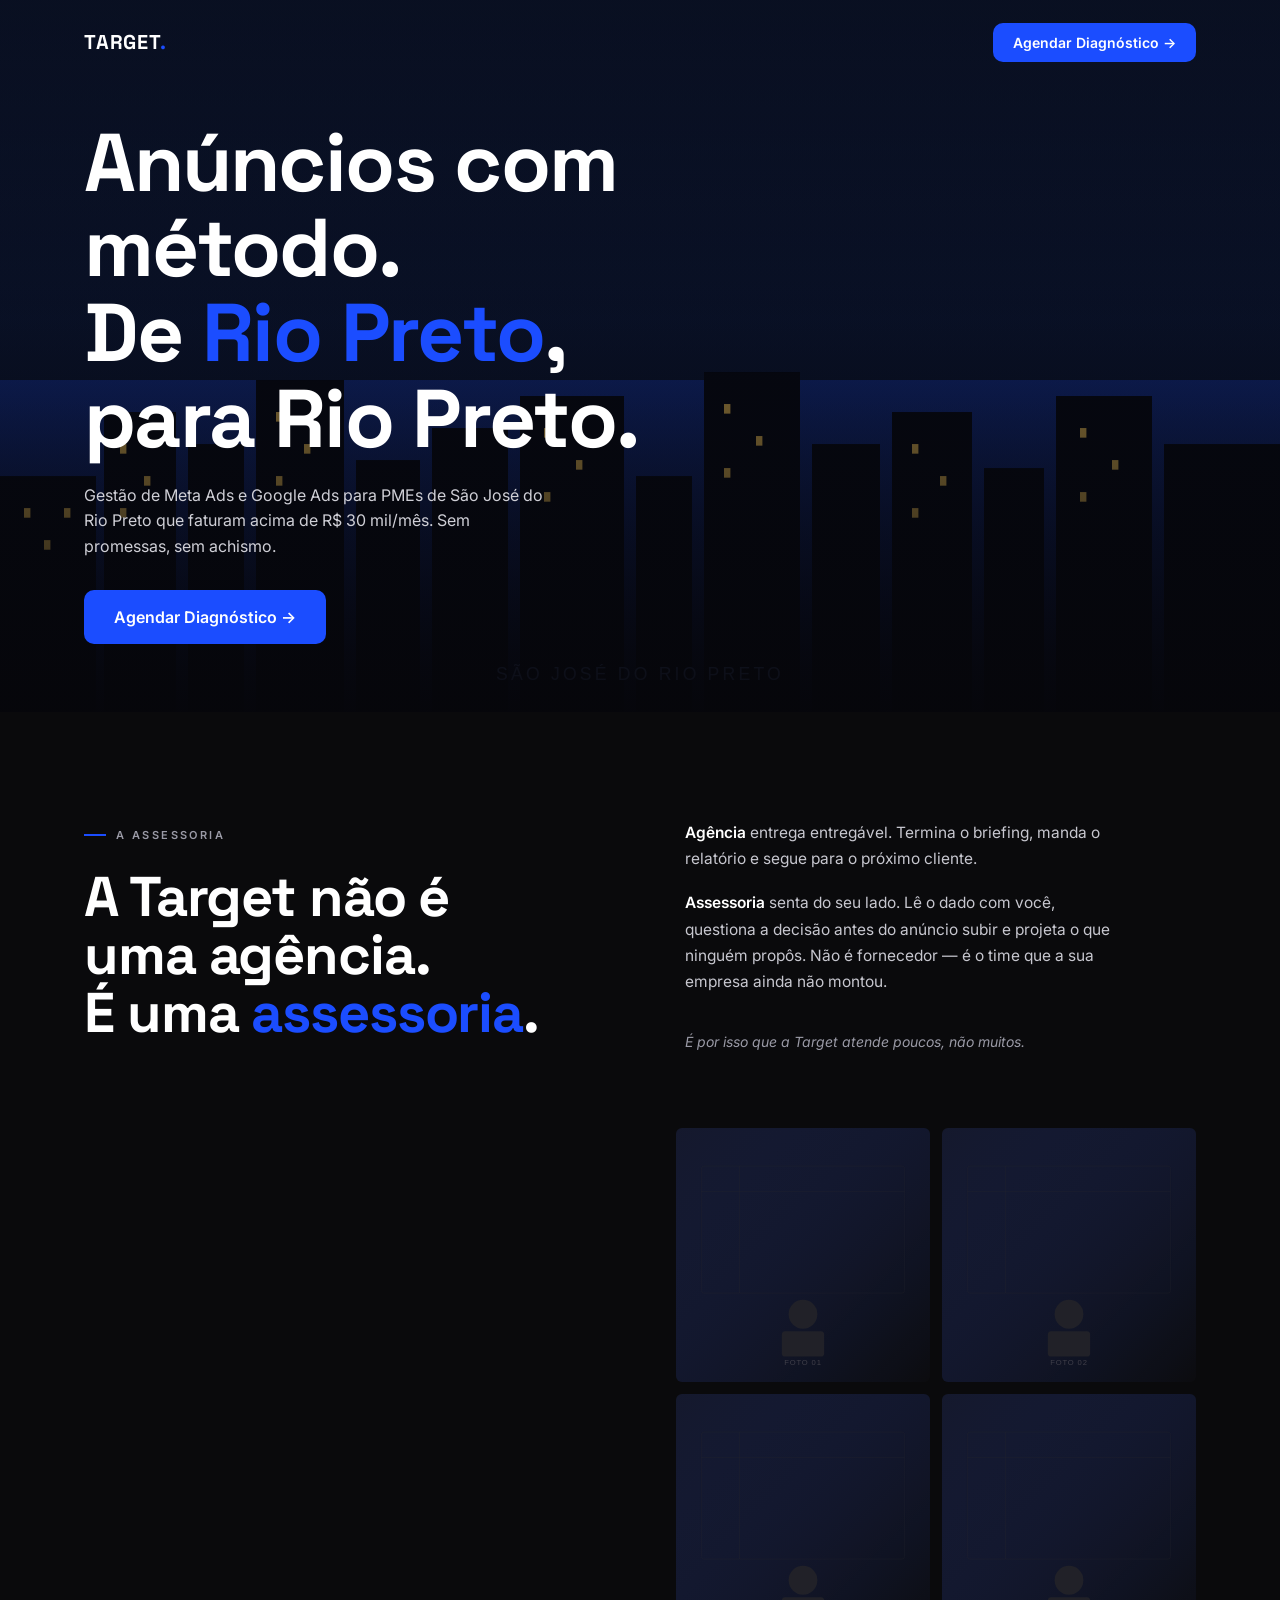
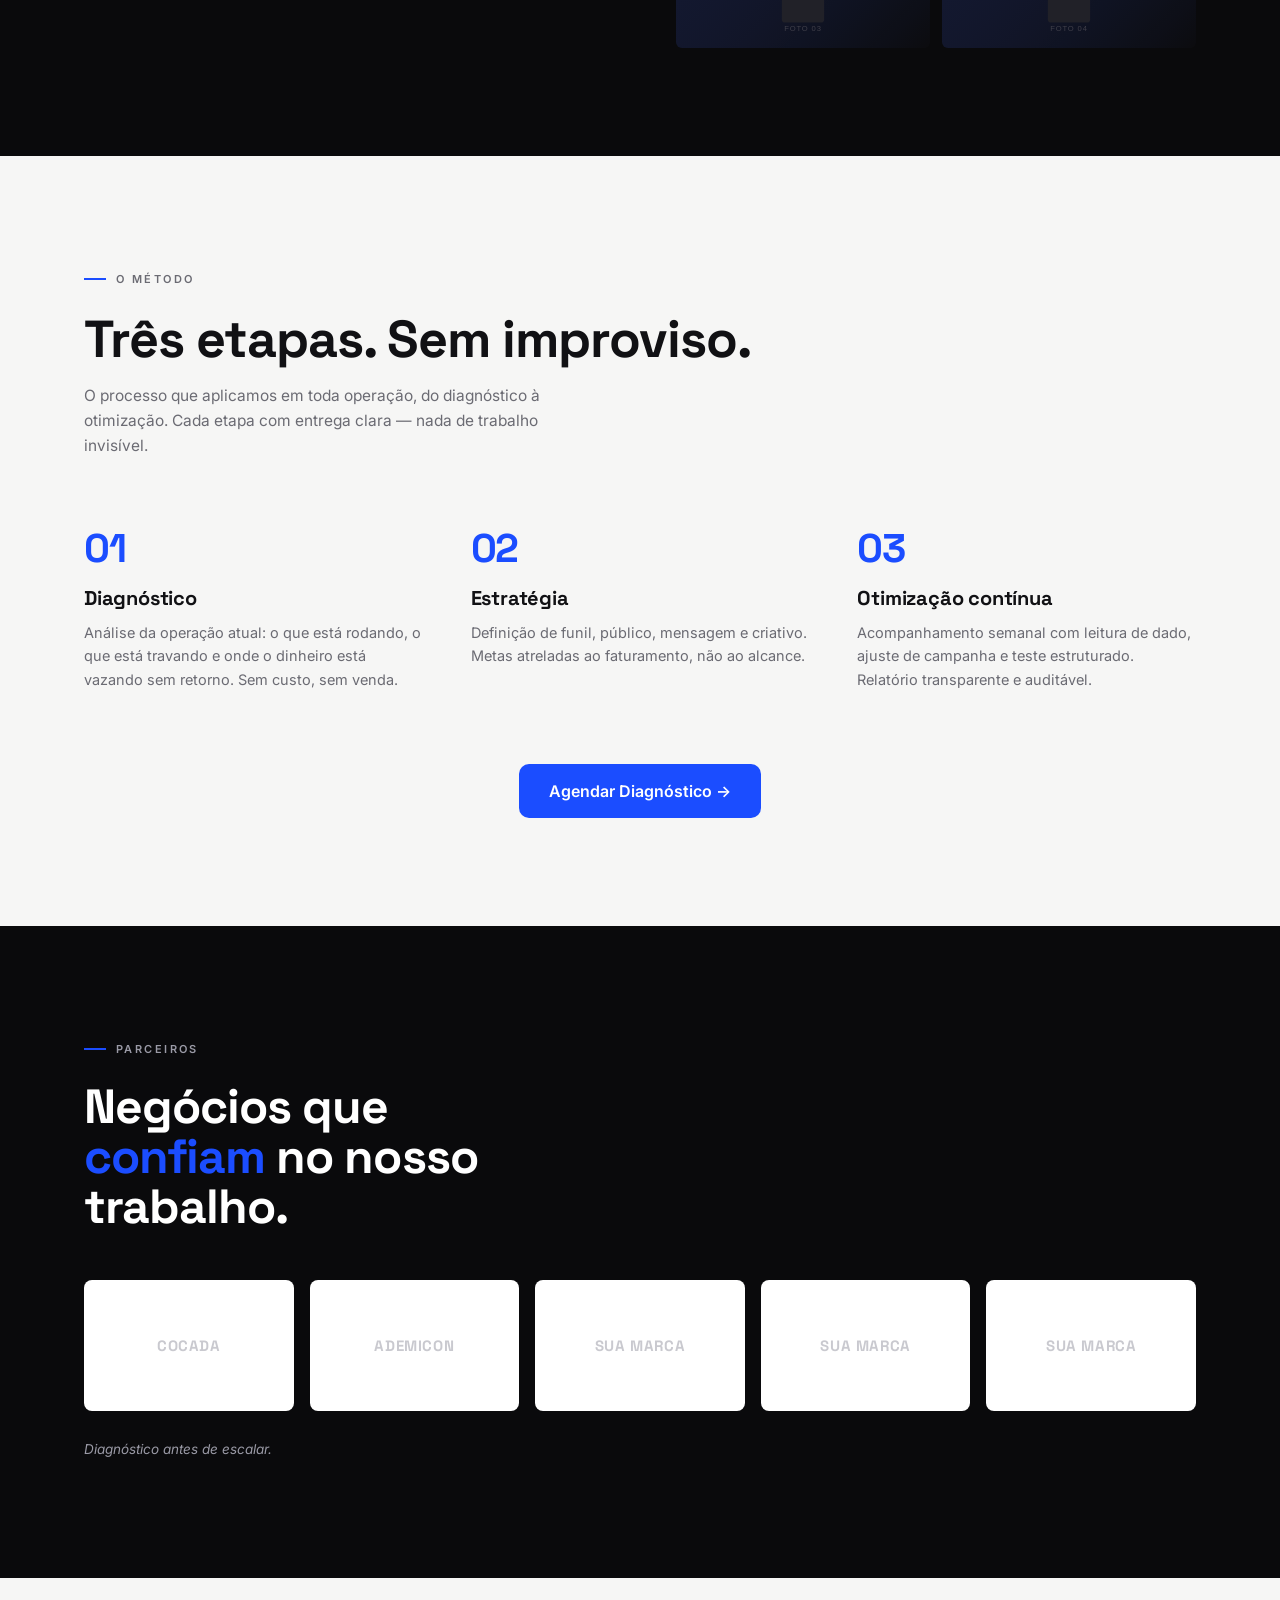
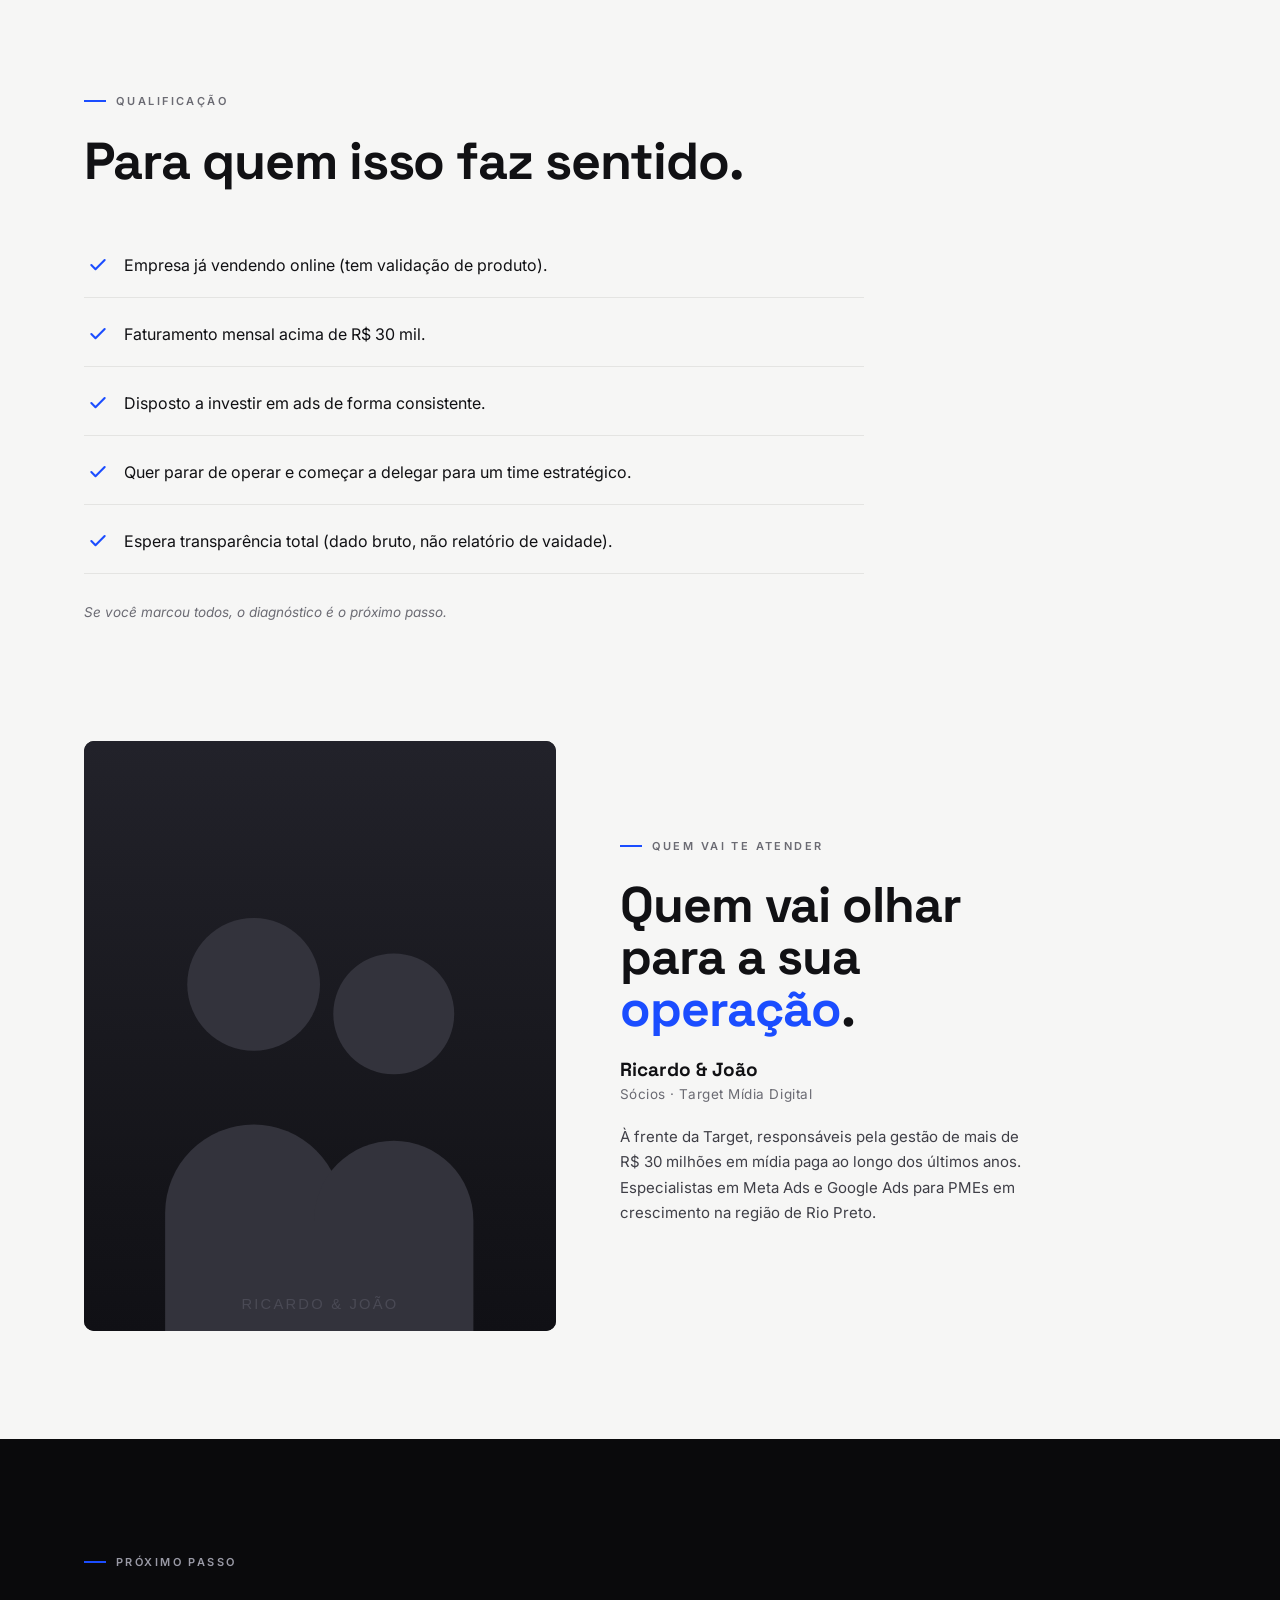
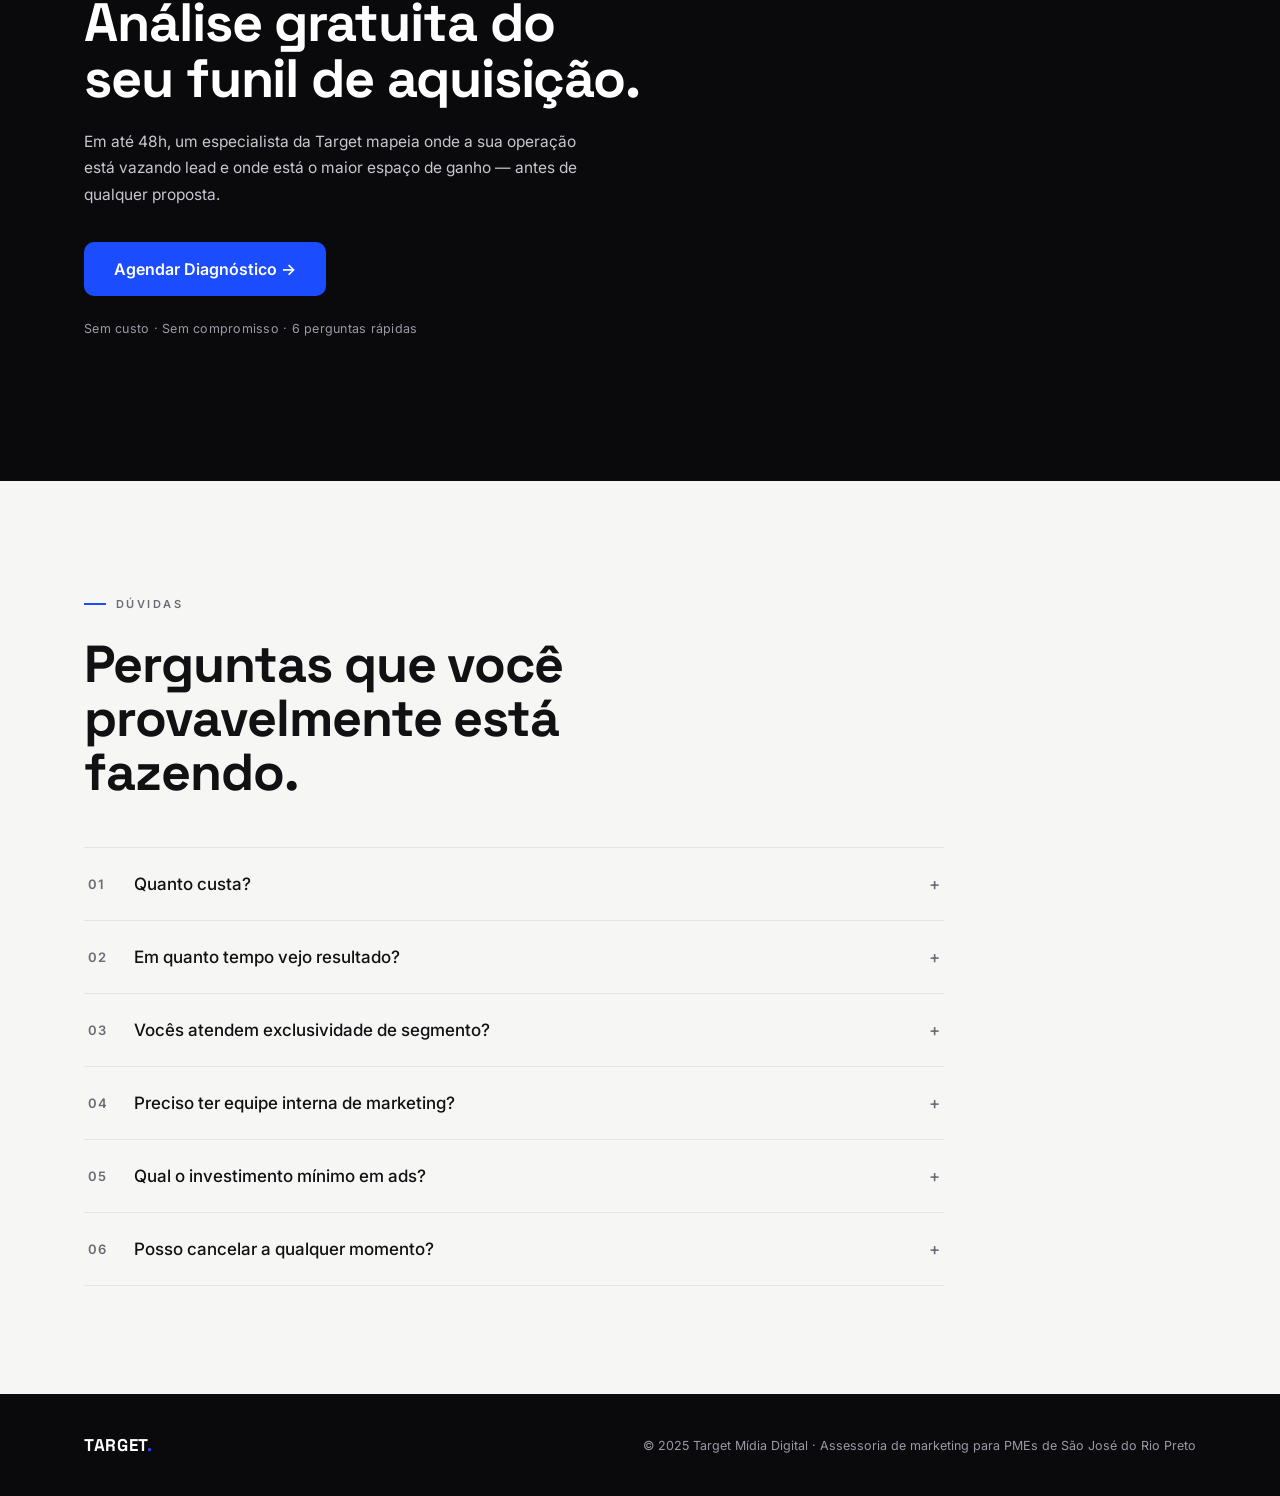
==== index.html @ dfc276bb "Add Target Mídia Digital landing page (São José do Rio Preto) Clone da LP de Florianópolis com toda " ====
<!DOCTYPE html>
<html lang="pt-BR">
<head>
  <meta charset="UTF-8" />
  <meta name="viewport" content="width=device-width, initial-scale=1.0" />
  <title>Target Mídia Digital — Anúncios com método, de Rio Preto para Rio Preto</title>
  <meta name="description" content="Gestão de Meta Ads e Google Ads para PMEs de São José do Rio Preto que faturam acima de R$ 30 mil/mês. Sem promessas, sem achismo." />
  <link rel="preconnect" href="https://fonts.googleapis.com" />
  <link rel="preconnect" href="https://fonts.gstatic.com" crossorigin />
  <link href="https://fonts.googleapis.com/css2?family=Space+Grotesk:wght@400;500;700&family=Inter:wght@400;500;600&display=swap" rel="stylesheet" />
  <link rel="icon" href="assets/img/favicon.svg" type="image/svg+xml" />
  <link rel="stylesheet" href="css/styles.css" />
</head>
<body>

  <!-- NAV -->
  <header class="nav">
    <div class="container">
      <div class="brand">TARGET<span class="dot">.</span></div>
      <a href="diagnostico.html" class="btn btn-primary">Agendar Diagnóstico →</a>
    </div>
  </header>

  <!-- HERO -->
  <section class="hero">
    <div class="hero__bg" style="background-image:url('assets/img/hero.svg');"></div>
    <div class="container">
      <h1>Anúncios com método.<br>De <span class="accent">Rio Preto</span>, para Rio Preto.</h1>
      <p class="sub">Gestão de Meta Ads e Google Ads para PMEs de São José do Rio Preto que faturam acima de R$ 30 mil/mês. Sem promessas, sem achismo.</p>
      <a href="diagnostico.html" class="btn btn-primary btn-lg">Agendar Diagnóstico →</a>
    </div>
  </section>

  <!-- AGÊNCIA -->
  <section class="section-dark agency pad">
    <div class="container agency-grid">
      <div>
        <span class="eyebrow">A Assessoria</span>
        <h2>A Target não é<br>uma agência.<br>É uma <span class="accent">assessoria</span>.</h2>
      </div>
      <div>
        <p><strong>Agência</strong> entrega entregável. Termina o briefing, manda o relatório e segue para o próximo cliente.</p>
        <p><strong>Assessoria</strong> senta do seu lado. Lê o dado com você, questiona a decisão antes do anúncio subir e projeta o que ninguém propôs. Não é fornecedor — é o time que a sua empresa ainda não montou.</p>
        <p class="quote">É por isso que a Target atende poucos, não muitos.</p>
      </div>
    </div>
    <div class="container" style="margin-top:56px;">
      <div class="photo-grid" style="max-width:520px; margin-left:auto;">
        <img src="assets/img/office-1.svg" alt="Equipe Target trabalhando" />
        <img src="assets/img/office-2.svg" alt="Análise de campanhas" />
        <img src="assets/img/office-3.svg" alt="Reunião de estratégia" />
        <img src="assets/img/office-4.svg" alt="Operação de mídia" />
      </div>
    </div>
  </section>

  <!-- MÉTODO -->
  <section class="section-paper method pad">
    <div class="container">
      <span class="eyebrow">O Método</span>
      <h2>Três etapas. Sem improviso.</h2>
      <p class="lead">O processo que aplicamos em toda operação, do diagnóstico à otimização. Cada etapa com entrega clara — nada de trabalho invisível.</p>

      <div class="steps">
        <div class="step">
          <div class="num">01</div>
          <h3>Diagnóstico</h3>
          <p>Análise da operação atual: o que está rodando, o que está travando e onde o dinheiro está vazando sem retorno. Sem custo, sem venda.</p>
        </div>
        <div class="step">
          <div class="num">02</div>
          <h3>Estratégia</h3>
          <p>Definição de funil, público, mensagem e criativo. Metas atreladas ao faturamento, não ao alcance.</p>
        </div>
        <div class="step">
          <div class="num">03</div>
          <h3>Otimização contínua</h3>
          <p>Acompanhamento semanal com leitura de dado, ajuste de campanha e teste estruturado. Relatório transparente e auditável.</p>
        </div>
      </div>

      <div class="cta-row">
        <a href="diagnostico.html" class="btn btn-primary btn-lg">Agendar Diagnóstico →</a>
      </div>
    </div>
  </section>

  <!-- PARCEIROS -->
  <section class="section-dark partners pad">
    <div class="container">
      <span class="eyebrow">Parceiros</span>
      <h2>Negócios que <span class="accent">confiam</span> no nosso trabalho.</h2>
      <div class="logo-row">
        <div class="logo-card"><span class="ph">COCADA</span></div>
        <div class="logo-card"><span class="ph">ADEMICON</span></div>
        <div class="logo-card"><span class="ph">SUA MARCA</span></div>
        <div class="logo-card"><span class="ph">SUA MARCA</span></div>
        <div class="logo-card"><span class="ph">SUA MARCA</span></div>
      </div>
      <p class="note">Diagnóstico antes de escalar.</p>
    </div>
  </section>

  <!-- QUALIFICAÇÃO -->
  <section class="section-paper qualify pad">
    <div class="container">
      <span class="eyebrow">Qualificação</span>
      <h2>Para quem isso faz sentido.</h2>

      <div class="checklist">
        <div class="check-item">
          <svg width="20" height="20" viewBox="0 0 24 24" fill="none" stroke="currentColor" stroke-width="2.5" stroke-linecap="round" stroke-linejoin="round"><polyline points="20 6 9 17 4 12"></polyline></svg>
          <span>Empresa já vendendo online (tem validação de produto).</span>
        </div>
        <div class="check-item">
          <svg width="20" height="20" viewBox="0 0 24 24" fill="none" stroke="currentColor" stroke-width="2.5" stroke-linecap="round" stroke-linejoin="round"><polyline points="20 6 9 17 4 12"></polyline></svg>
          <span>Faturamento mensal acima de R$ 30 mil.</span>
        </div>
        <div class="check-item">
          <svg width="20" height="20" viewBox="0 0 24 24" fill="none" stroke="currentColor" stroke-width="2.5" stroke-linecap="round" stroke-linejoin="round"><polyline points="20 6 9 17 4 12"></polyline></svg>
          <span>Disposto a investir em ads de forma consistente.</span>
        </div>
        <div class="check-item">
          <svg width="20" height="20" viewBox="0 0 24 24" fill="none" stroke="currentColor" stroke-width="2.5" stroke-linecap="round" stroke-linejoin="round"><polyline points="20 6 9 17 4 12"></polyline></svg>
          <span>Quer parar de operar e começar a delegar para um time estratégico.</span>
        </div>
        <div class="check-item">
          <svg width="20" height="20" viewBox="0 0 24 24" fill="none" stroke="currentColor" stroke-width="2.5" stroke-linecap="round" stroke-linejoin="round"><polyline points="20 6 9 17 4 12"></polyline></svg>
          <span>Espera transparência total (dado bruto, não relatório de vaidade).</span>
        </div>
      </div>
      <p class="note">Se você marcou todos, o diagnóstico é o próximo passo.</p>
    </div>
  </section>

  <!-- EQUIPE -->
  <section class="section-paper team pad" style="padding-top:0;">
    <div class="container team-grid">
      <div class="team-photo">
        <img src="assets/img/founders.svg" alt="Ricardo e João, sócios da Target Mídia Digital" />
      </div>
      <div>
        <span class="eyebrow">Quem vai te atender</span>
        <h2>Quem vai olhar<br>para a sua<br><span class="accent">operação</span>.</h2>
        <div class="who">Ricardo &amp; João</div>
        <div class="role">Sócios · Target Mídia Digital</div>
        <p>À frente da Target, responsáveis pela gestão de mais de R$ 30 milhões em mídia paga ao longo dos últimos anos. Especialistas em Meta Ads e Google Ads para PMEs em crescimento na região de Rio Preto.</p>
      </div>
    </div>
  </section>

  <!-- PRÓXIMO PASSO -->
  <section class="section-dark next pad">
    <div class="container">
      <span class="eyebrow">Próximo passo</span>
      <h2>Análise gratuita do seu funil de aquisição.</h2>
      <p>Em até 48h, um especialista da Target mapeia onde a sua operação está vazando lead e onde está o maior espaço de ganho — antes de qualquer proposta.</p>
      <a href="diagnostico.html" class="btn btn-primary btn-lg">Agendar Diagnóstico →</a>
      <p class="fine">Sem custo · Sem compromisso · 6 perguntas rápidas</p>
    </div>
  </section>

  <!-- FAQ -->
  <section class="section-paper faq pad">
    <div class="container">
      <span class="eyebrow">Dúvidas</span>
      <h2>Perguntas que você provavelmente está fazendo.</h2>

      <div class="faq-list">
        <div class="faq-item">
          <button class="faq-q"><span class="qn">01</span> Quanto custa? <span class="chev">+</span></button>
          <div class="faq-a"><div class="faq-a-inner">O investimento em assessoria depende do porte da operação e do escopo. Definimos o valor após o diagnóstico, quando entendemos o cenário real. O que não fazemos é cobrar por promessa — cobramos por método e acompanhamento.</div></div>
        </div>
        <div class="faq-item">
          <button class="faq-q"><span class="qn">02</span> Em quanto tempo vejo resultado? <span class="chev">+</span></button>
          <div class="faq-a"><div class="faq-a-inner">Os primeiros aprendizados de campanha aparecem já nas primeiras semanas. Resultado consistente e escalável é construção de 60 a 90 dias, com otimização contínua sobre dado real.</div></div>
        </div>
        <div class="faq-item">
          <button class="faq-q"><span class="qn">03</span> Vocês atendem exclusividade de segmento? <span class="chev">+</span></button>
          <div class="faq-a"><div class="faq-a-inner">Sim. Não atendemos dois concorrentes diretos na mesma praça. Se fecharmos com você, o seu segmento fica reservado na sua região.</div></div>
        </div>
        <div class="faq-item">
          <button class="faq-q"><span class="qn">04</span> Preciso ter equipe interna de marketing? <span class="chev">+</span></button>
          <div class="faq-a"><div class="faq-a-inner">Não. Atuamos como o seu time de mídia. Se você já tem alguém interno, integramos o trabalho; se não tem, assumimos a operação de aquisição de ponta a ponta.</div></div>
        </div>
        <div class="faq-item">
          <button class="faq-q"><span class="qn">05</span> Qual o investimento mínimo em ads? <span class="chev">+</span></button>
          <div class="faq-a"><div class="faq-a-inner">Trabalhamos com operações que já investem ou estão prontas para investir de forma consistente em mídia. O valor ideal é definido no diagnóstico, de acordo com a meta de faturamento.</div></div>
        </div>
        <div class="faq-item">
          <button class="faq-q"><span class="qn">06</span> Posso cancelar a qualquer momento? <span class="chev">+</span></button>
          <div class="faq-a"><div class="faq-a-inner">Sim. Não prendemos ninguém por contrato longo. O que segura o cliente é resultado — não cláusula.</div></div>
        </div>
      </div>
    </div>
  </section>

  <!-- FOOTER -->
  <footer class="footer">
    <div class="container">
      <div class="brand">TARGET<span class="dot" style="color:var(--blue)">.</span></div>
      <div class="copy">© 2025 Target Mídia Digital · Assessoria de marketing para PMEs de São José do Rio Preto</div>
    </div>
  </footer>

  <script src="js/main.js"></script>
</body>
</html>
---- css/styles.css ----
/* =========================================================
   Target Mídia Digital — Landing Page
   Assessoria de marketing para PMEs de São José do Rio Preto
   ========================================================= */

:root {
  --black: #0a0a0c;
  --black-2: #101014;
  --blue: #1b4dff;
  --blue-600: #1740d6;
  --white: #ffffff;
  --paper: #f6f6f5;
  --paper-2: #efefee;
  --ink: #111114;
  --muted: #6b6b73;
  --muted-dark: #9a9aa6;
  --line: #e4e4e2;
  --line-dark: #26262c;
  --radius: 10px;
  --maxw: 1160px;
  --font-display: "Space Grotesk", system-ui, -apple-system, "Segoe UI", sans-serif;
  --font-body: "Inter", system-ui, -apple-system, "Segoe UI", sans-serif;
}

* { box-sizing: border-box; }

html { scroll-behavior: smooth; }

body {
  margin: 0;
  font-family: var(--font-body);
  color: var(--ink);
  background: var(--white);
  -webkit-font-smoothing: antialiased;
  text-rendering: optimizeLegibility;
}

img { max-width: 100%; display: block; }

a { color: inherit; text-decoration: none; }

.container {
  width: 100%;
  max-width: var(--maxw);
  margin: 0 auto;
  padding: 0 24px;
}

/* ---------- Eyebrow / section label ---------- */
.eyebrow {
  font-family: var(--font-body);
  font-size: 11px;
  font-weight: 600;
  letter-spacing: .22em;
  text-transform: uppercase;
  color: var(--muted);
  display: inline-flex;
  align-items: center;
  gap: 10px;
  margin: 0 0 26px;
}
.eyebrow::before {
  content: "";
  width: 22px;
  height: 2px;
  background: var(--blue);
  display: inline-block;
}
.section-dark .eyebrow { color: var(--muted-dark); }

/* ---------- Headings ---------- */
h1, h2, h3 {
  font-family: var(--font-display);
  font-weight: 700;
  letter-spacing: -0.02em;
  line-height: 1.04;
  margin: 0;
}
.accent { color: var(--blue); }

/* ---------- Buttons ---------- */
.btn {
  display: inline-flex;
  align-items: center;
  gap: 10px;
  font-family: var(--font-body);
  font-weight: 600;
  font-size: 15px;
  padding: 15px 26px;
  border-radius: var(--radius);
  border: none;
  cursor: pointer;
  transition: transform .15s ease, background .15s ease;
}
.btn-primary { background: var(--blue); color: #fff; }
.btn-primary:hover { background: var(--blue-600); transform: translateY(-1px); }
.btn-lg { padding: 17px 30px; font-size: 16px; }

/* ---------- Sections ---------- */
section { position: relative; }
.section-dark { background: var(--black); color: #fff; }
.section-paper { background: var(--paper); color: var(--ink); }
.pad { padding: 108px 0; }
@media (max-width: 720px){ .pad { padding: 72px 0; } }

/* =========================================================
   NAV
   ========================================================= */
.nav {
  position: absolute;
  top: 0; left: 0; right: 0;
  z-index: 10;
}
.nav .container {
  display: flex;
  align-items: center;
  justify-content: space-between;
  height: 84px;
}
.brand {
  font-family: var(--font-display);
  font-weight: 700;
  font-size: 20px;
  letter-spacing: .04em;
  color: #fff;
}
.brand .dot { color: var(--blue); }
.nav .btn { padding: 11px 20px; font-size: 14px; }

/* =========================================================
   HERO
   ========================================================= */
.hero {
  position: relative;
  min-height: 660px;
  display: flex;
  align-items: flex-end;
  color: #fff;
  overflow: hidden;
}
.hero__bg {
  position: absolute; inset: 0;
  background-size: cover;
  background-position: center;
  z-index: 0;
}
.hero__bg::after {
  content: "";
  position: absolute; inset: 0;
  background: linear-gradient(180deg, rgba(6,6,10,.55) 0%, rgba(6,6,10,.35) 45%, rgba(6,6,10,.92) 100%);
}
.hero .container { position: relative; z-index: 1; padding-bottom: 68px; padding-top: 120px; }
.hero h1 {
  font-size: clamp(44px, 6.4vw, 84px);
  max-width: 12ch;
  margin: 0 0 22px;
}
.hero p.sub {
  max-width: 46ch;
  font-size: 16px;
  line-height: 1.6;
  color: #cfcfd6;
  margin: 0 0 30px;
}

/* =========================================================
   AGÊNCIA (dark)
   ========================================================= */
.agency-grid {
  display: grid;
  grid-template-columns: 1.05fr 1fr;
  gap: 64px;
  align-items: start;
}
.agency h2 { font-size: clamp(34px, 4.6vw, 56px); margin-bottom: 30px; }
.agency p { color: #c7c7cf; line-height: 1.7; font-size: 15.5px; margin: 0 0 18px; max-width: 44ch; }
.agency p strong { color: #fff; font-weight: 600; }
.agency .quote {
  margin-top: 34px;
  font-style: italic;
  color: var(--muted-dark);
  font-size: 14px;
}
.photo-grid {
  display: grid;
  grid-template-columns: 1fr 1fr;
  gap: 12px;
}
.photo-grid img {
  width: 100%;
  aspect-ratio: 1 / 1;
  object-fit: cover;
  border-radius: 6px;
  filter: grayscale(.15) contrast(1.02);
}

/* =========================================================
   MÉTODO (paper)
   ========================================================= */
.method h2 { font-size: clamp(32px, 4.4vw, 52px); margin-bottom: 18px; }
.method .lead { color: var(--muted); max-width: 52ch; line-height: 1.6; margin: 0 0 64px; font-size: 15.5px; }
.steps {
  display: grid;
  grid-template-columns: repeat(3, 1fr);
  gap: 48px;
}
.step .num {
  font-family: var(--font-display);
  font-weight: 700;
  font-size: 40px;
  color: var(--blue);
  letter-spacing: -.03em;
  margin-bottom: 14px;
}
.step h3 { font-size: 20px; margin-bottom: 12px; letter-spacing: -.01em; }
.step p { color: var(--muted); line-height: 1.65; font-size: 14.5px; margin: 0; }
.method .cta-row { text-align: center; margin-top: 72px; }

/* =========================================================
   PARCEIROS (dark)
   ========================================================= */
.partners h2 { font-size: clamp(30px, 4.2vw, 48px); margin-bottom: 48px; max-width: 16ch; }
.logo-row {
  display: grid;
  grid-template-columns: repeat(5, 1fr);
  gap: 16px;
}
.logo-card {
  background: #fff;
  border-radius: 8px;
  aspect-ratio: 16 / 10;
  display: flex;
  align-items: center;
  justify-content: center;
  padding: 20px;
}
.logo-card img { max-height: 60px; width: auto; object-fit: contain; }
.logo-card .ph {
  font-family: var(--font-display);
  font-weight: 700;
  color: #c9c9cf;
  font-size: 15px;
  letter-spacing: .04em;
}
.partners .note { margin-top: 30px; font-style: italic; color: var(--muted-dark); font-size: 13.5px; }

/* =========================================================
   QUALIFICAÇÃO (paper)
   ========================================================= */
.qualify h2 { font-size: clamp(32px, 4.4vw, 52px); margin-bottom: 44px; }
.checklist { display: grid; gap: 4px; max-width: 780px; }
.check-item {
  display: flex;
  gap: 16px;
  align-items: flex-start;
  padding: 20px 4px;
  border-bottom: 1px solid var(--line);
  font-size: 16px;
  line-height: 1.5;
}
.check-item svg { flex: 0 0 auto; margin-top: 2px; color: var(--blue); }
.qualify .note { margin-top: 30px; font-style: italic; color: var(--muted); font-size: 13.5px; }

/* =========================================================
   EQUIPE (paper)
   ========================================================= */
.team-grid {
  display: grid;
  grid-template-columns: 0.9fr 1.1fr;
  gap: 64px;
  align-items: center;
}
.team-photo img {
  width: 100%;
  border-radius: 10px;
  aspect-ratio: 4 / 5;
  object-fit: cover;
  filter: grayscale(.1);
}
.team h2 { font-size: clamp(30px, 4.2vw, 50px); margin-bottom: 22px; }
.team .who { font-family: var(--font-display); font-weight: 700; font-size: 19px; margin-bottom: 4px; }
.team .role { color: var(--muted); font-size: 13.5px; letter-spacing: .04em; margin-bottom: 22px; }
.team p { color: #3f3f47; line-height: 1.7; font-size: 15px; max-width: 46ch; }

/* =========================================================
   PRÓXIMO PASSO (dark)
   ========================================================= */
.next h2 { font-size: clamp(32px, 4.6vw, 54px); margin-bottom: 22px; max-width: 16ch; }
.next p { color: #c7c7cf; line-height: 1.7; max-width: 52ch; font-size: 15.5px; margin: 0 0 34px; }
.next .fine { margin-top: 22px; font-size: 12.5px; color: var(--muted-dark); letter-spacing: .02em; }

/* =========================================================
   FAQ (paper)
   ========================================================= */
.faq h2 { font-size: clamp(30px, 4.4vw, 52px); margin-bottom: 48px; max-width: 20ch; }
.faq-list { max-width: 860px; }
.faq-item { border-top: 1px solid var(--line); }
.faq-item:last-child { border-bottom: 1px solid var(--line); }
.faq-q {
  width: 100%;
  background: none;
  border: none;
  cursor: pointer;
  text-align: left;
  display: flex;
  align-items: center;
  gap: 22px;
  padding: 26px 4px;
  font-family: var(--font-body);
  font-size: 17px;
  font-weight: 500;
  color: var(--ink);
}
.faq-q .qn { color: var(--muted); font-size: 13px; font-weight: 600; letter-spacing: .06em; min-width: 24px; }
.faq-q .chev { margin-left: auto; transition: transform .25s ease; color: var(--muted); }
.faq-item.open .faq-q .chev { transform: rotate(45deg); }
.faq-a { max-height: 0; overflow: hidden; transition: max-height .3s ease; }
.faq-a-inner { padding: 0 4px 26px 60px; color: var(--muted); line-height: 1.7; font-size: 15px; max-width: 60ch; }

/* =========================================================
   FOOTER
   ========================================================= */
.footer { background: var(--black); color: var(--muted-dark); padding: 40px 0; }
.footer .container { display: flex; justify-content: space-between; align-items: center; gap: 20px; }
.footer .brand { font-size: 17px; }
.footer .copy { font-size: 12.5px; }

/* =========================================================
   RESPONSIVE
   ========================================================= */
@media (max-width: 900px){
  .agency-grid { grid-template-columns: 1fr; gap: 40px; }
  .team-grid { grid-template-columns: 1fr; gap: 34px; }
  .steps { grid-template-columns: 1fr; gap: 36px; }
  .logo-row { grid-template-columns: repeat(3, 1fr); }
}
@media (max-width: 560px){
  .logo-row { grid-template-columns: repeat(2, 1fr); }
  .footer .container { flex-direction: column; align-items: flex-start; gap: 12px; }
  .nav .btn { display: none; }
}
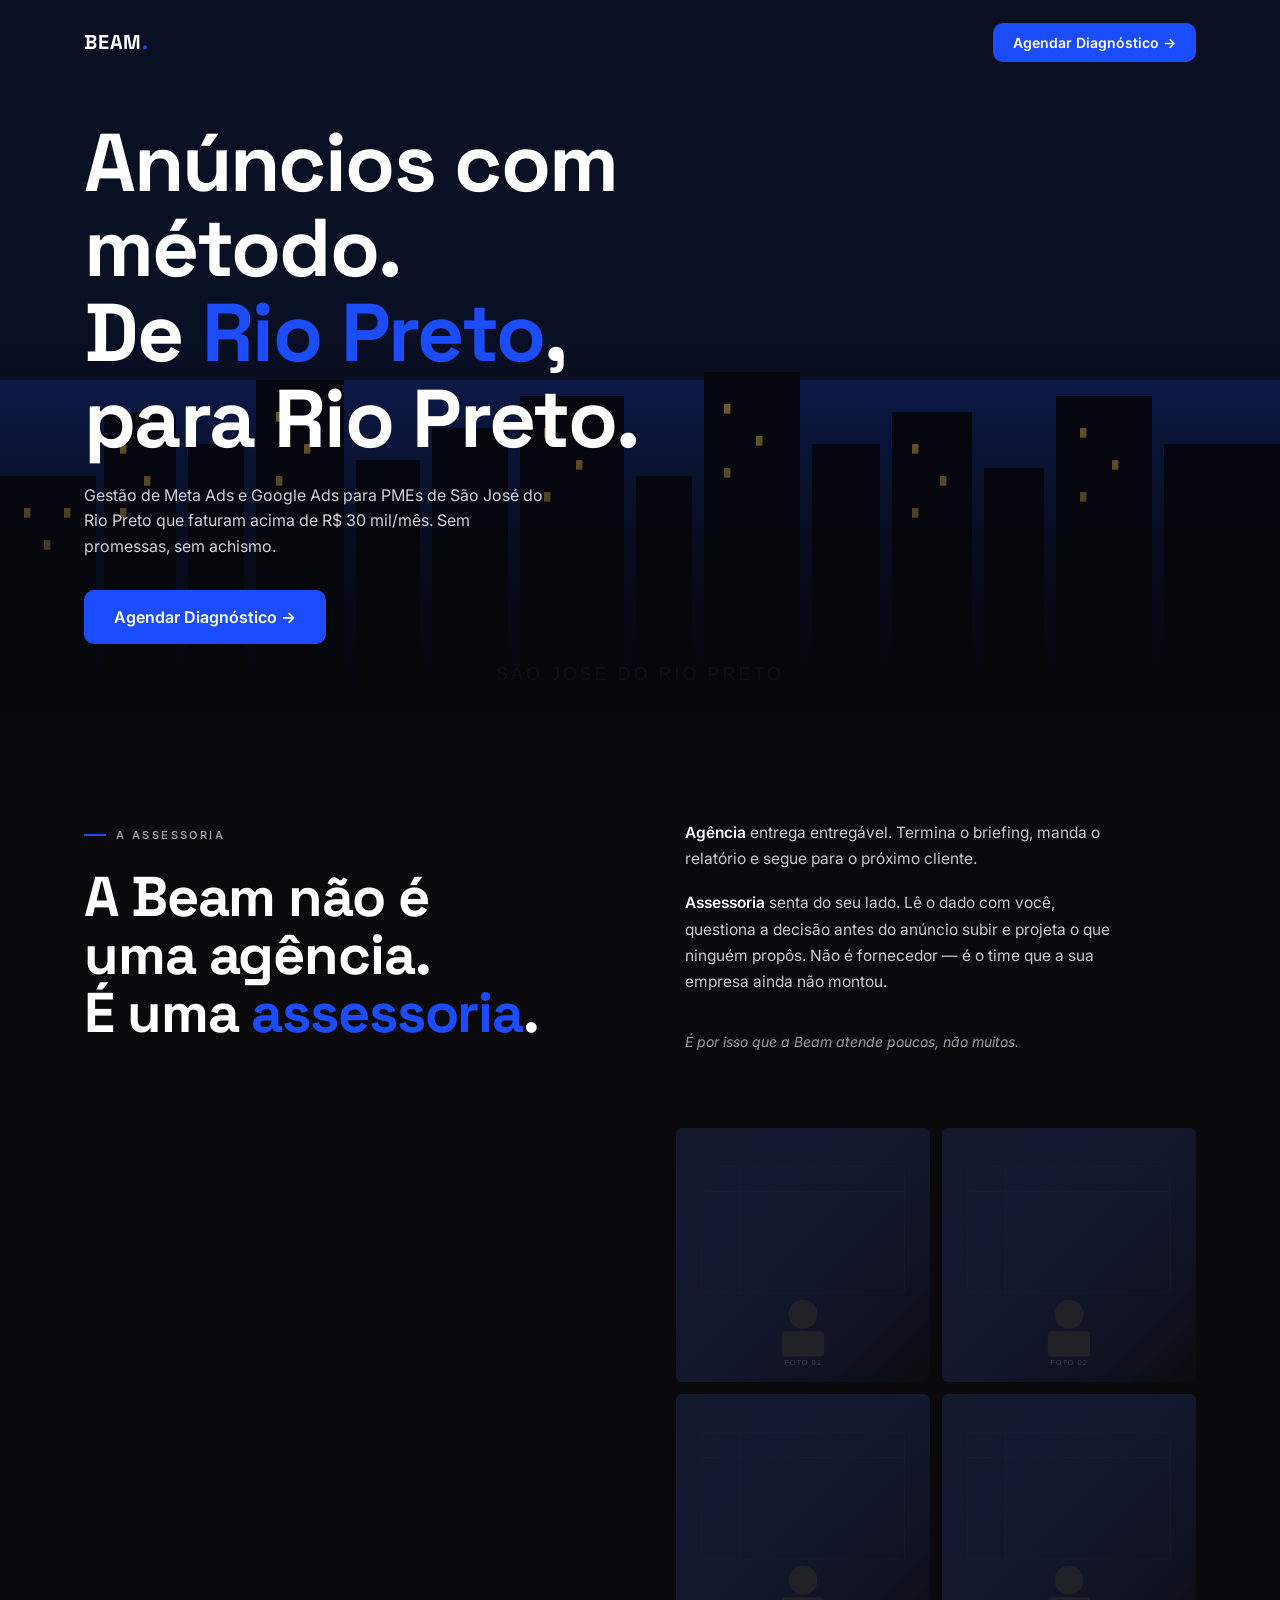
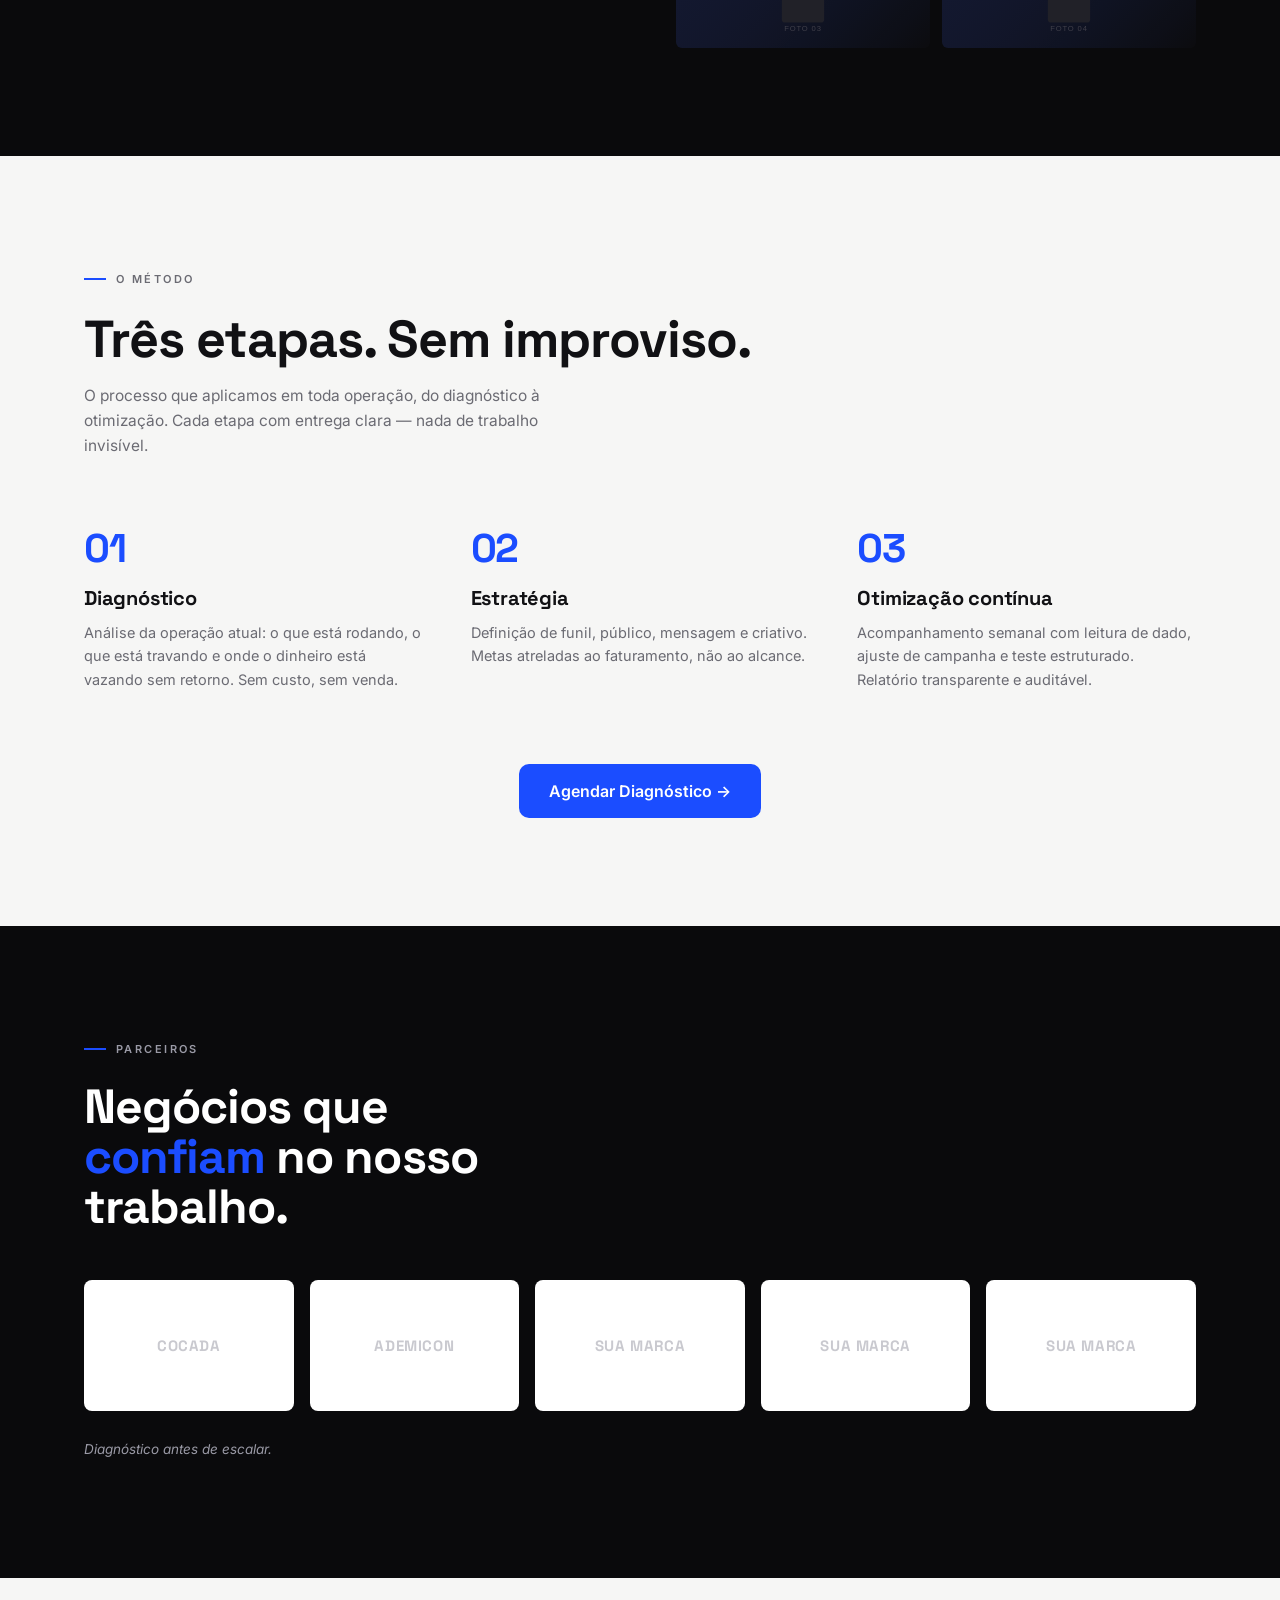
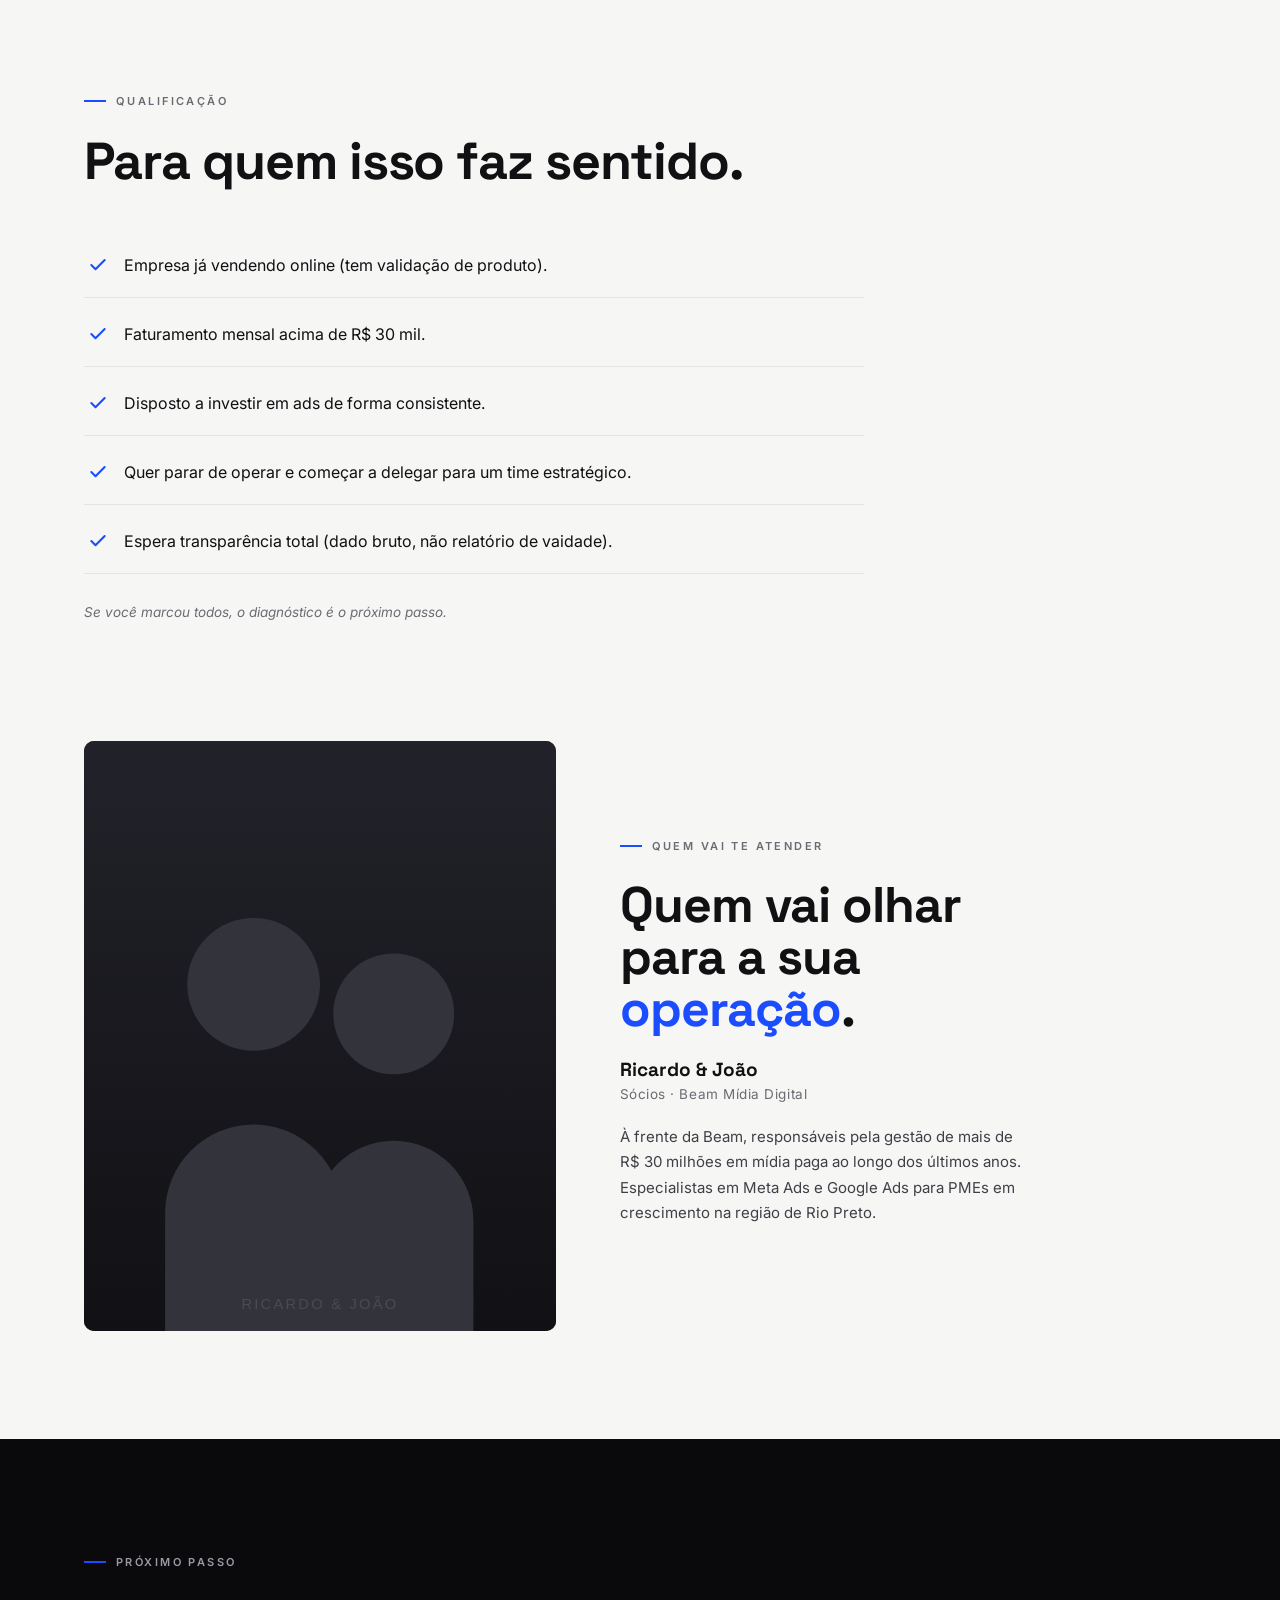
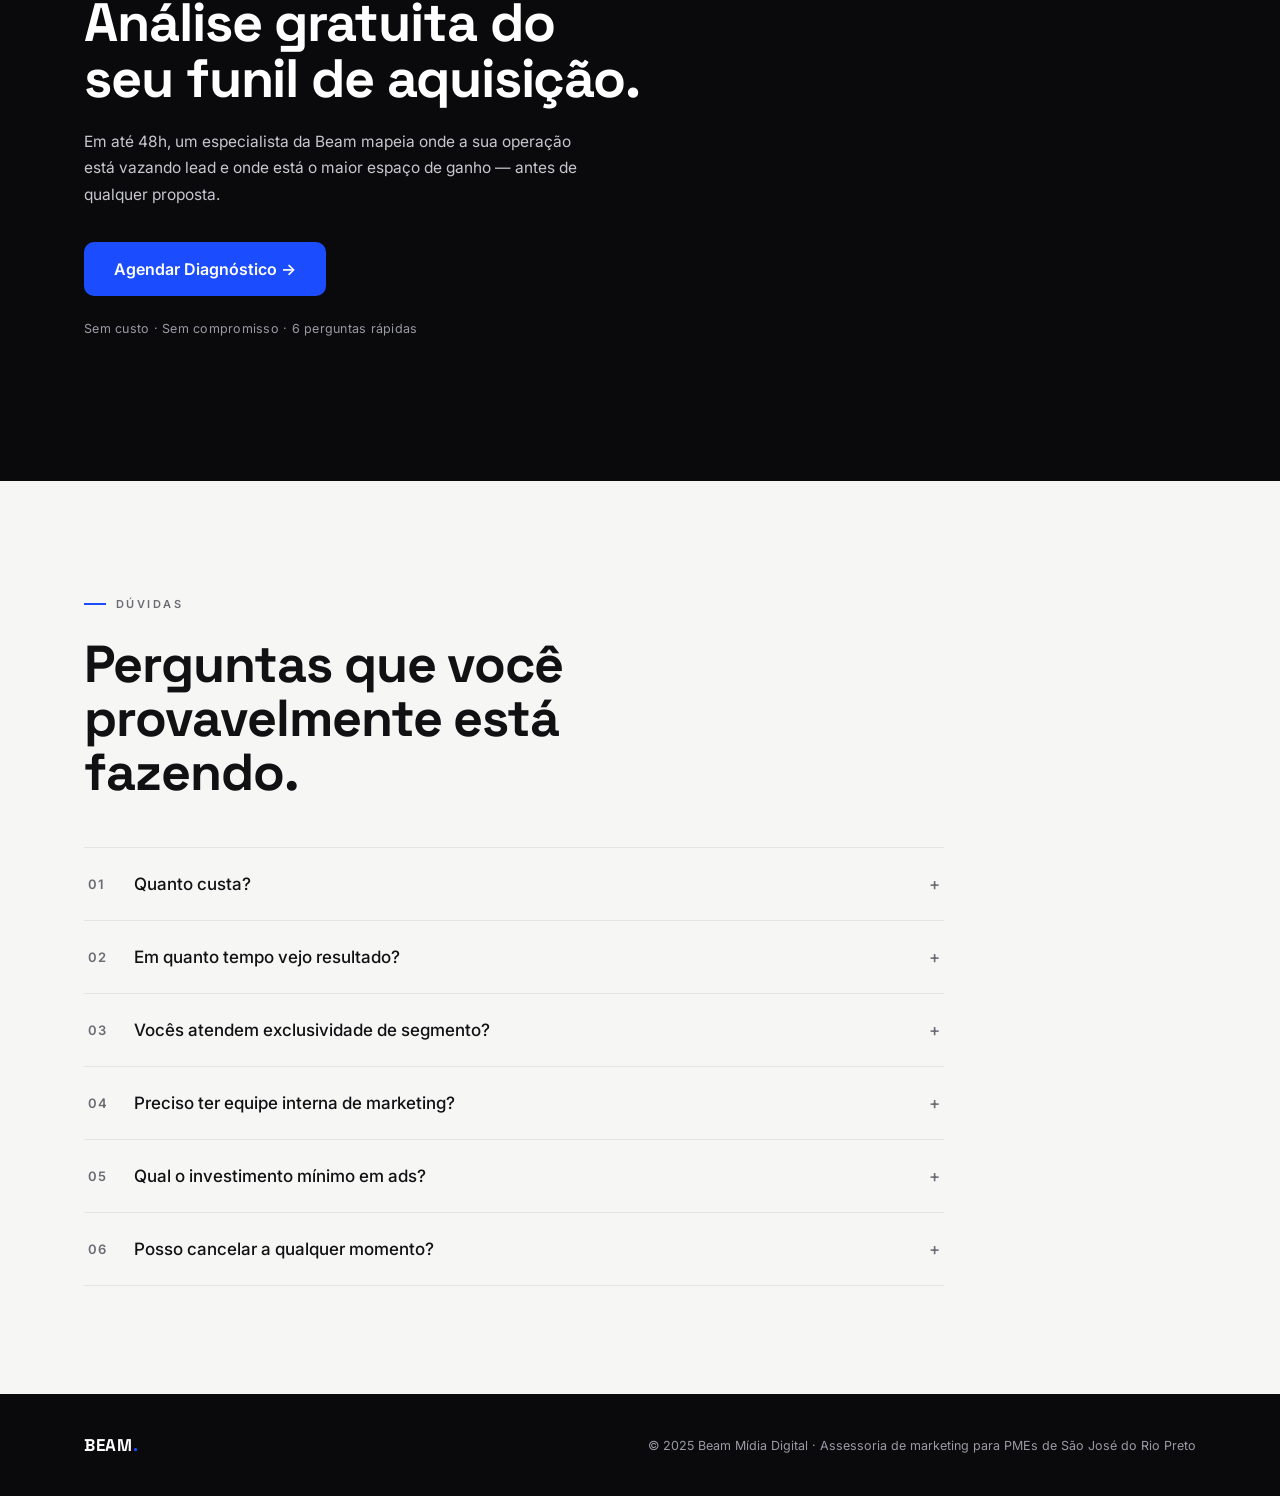
==== commit 20b12d7a: "Renomeia a marca de Target para Beam em todo o projeto Substitui todas as mencoes de Target/TARGET p" ====
--- a/index.html
+++ b/index.html
@@ -3,7 +3,7 @@
 <head>
   <meta charset="UTF-8" />
   <meta name="viewport" content="width=device-width, initial-scale=1.0" />
-  <title>Target Mídia Digital — Anúncios com método, de Rio Preto para Rio Preto</title>
+  <title>Beam Mídia Digital — Anúncios com método, de Rio Preto para Rio Preto</title>
   <meta name="description" content="Gestão de Meta Ads e Google Ads para PMEs de São José do Rio Preto que faturam acima de R$ 30 mil/mês. Sem promessas, sem achismo." />
   <link rel="preconnect" href="https://fonts.googleapis.com" />
   <link rel="preconnect" href="https://fonts.gstatic.com" crossorigin />
@@ -16,7 +16,7 @@
   <!-- NAV -->
   <header class="nav">
     <div class="container">
-      <div class="brand">TARGET<span class="dot">.</span></div>
+      <div class="brand">BEAM<span class="dot">.</span></div>
       <a href="diagnostico.html" class="btn btn-primary">Agendar Diagnóstico →</a>
     </div>
   </header>
@@ -36,17 +36,17 @@
     <div class="container agency-grid">
       <div>
         <span class="eyebrow">A Assessoria</span>
-        <h2>A Target não é<br>uma agência.<br>É uma <span class="accent">assessoria</span>.</h2>
+        <h2>A Beam não é<br>uma agência.<br>É uma <span class="accent">assessoria</span>.</h2>
       </div>
       <div>
         <p><strong>Agência</strong> entrega entregável. Termina o briefing, manda o relatório e segue para o próximo cliente.</p>
         <p><strong>Assessoria</strong> senta do seu lado. Lê o dado com você, questiona a decisão antes do anúncio subir e projeta o que ninguém propôs. Não é fornecedor — é o time que a sua empresa ainda não montou.</p>
-        <p class="quote">É por isso que a Target atende poucos, não muitos.</p>
+        <p class="quote">É por isso que a Beam atende poucos, não muitos.</p>
       </div>
     </div>
     <div class="container" style="margin-top:56px;">
       <div class="photo-grid" style="max-width:520px; margin-left:auto;">
-        <img src="assets/img/office-1.svg" alt="Equipe Target trabalhando" />
+        <img src="assets/img/office-1.svg" alt="Equipe Beam trabalhando" />
         <img src="assets/img/office-2.svg" alt="Análise de campanhas" />
         <img src="assets/img/office-3.svg" alt="Reunião de estratégia" />
         <img src="assets/img/office-4.svg" alt="Operação de mídia" />
@@ -137,14 +137,14 @@
   <section class="section-paper team pad" style="padding-top:0;">
     <div class="container team-grid">
       <div class="team-photo">
-        <img src="assets/img/founders.svg" alt="Ricardo e João, sócios da Target Mídia Digital" />
+        <img src="assets/img/founders.svg" alt="Ricardo e João, sócios da Beam Mídia Digital" />
       </div>
       <div>
         <span class="eyebrow">Quem vai te atender</span>
         <h2>Quem vai olhar<br>para a sua<br><span class="accent">operação</span>.</h2>
         <div class="who">Ricardo &amp; João</div>
-        <div class="role">Sócios · Target Mídia Digital</div>
-        <p>À frente da Target, responsáveis pela gestão de mais de R$ 30 milhões em mídia paga ao longo dos últimos anos. Especialistas em Meta Ads e Google Ads para PMEs em crescimento na região de Rio Preto.</p>
+        <div class="role">Sócios · Beam Mídia Digital</div>
+        <p>À frente da Beam, responsáveis pela gestão de mais de R$ 30 milhões em mídia paga ao longo dos últimos anos. Especialistas em Meta Ads e Google Ads para PMEs em crescimento na região de Rio Preto.</p>
       </div>
     </div>
   </section>
@@ -154,7 +154,7 @@
     <div class="container">
       <span class="eyebrow">Próximo passo</span>
       <h2>Análise gratuita do seu funil de aquisição.</h2>
-      <p>Em até 48h, um especialista da Target mapeia onde a sua operação está vazando lead e onde está o maior espaço de ganho — antes de qualquer proposta.</p>
+      <p>Em até 48h, um especialista da Beam mapeia onde a sua operação está vazando lead e onde está o maior espaço de ganho — antes de qualquer proposta.</p>
       <a href="diagnostico.html" class="btn btn-primary btn-lg">Agendar Diagnóstico →</a>
       <p class="fine">Sem custo · Sem compromisso · 6 perguntas rápidas</p>
     </div>
@@ -198,8 +198,8 @@
   <!-- FOOTER -->
   <footer class="footer">
     <div class="container">
-      <div class="brand">TARGET<span class="dot" style="color:var(--blue)">.</span></div>
-      <div class="copy">© 2025 Target Mídia Digital · Assessoria de marketing para PMEs de São José do Rio Preto</div>
+      <div class="brand">BEAM<span class="dot" style="color:var(--blue)">.</span></div>
+      <div class="copy">© 2025 Beam Mídia Digital · Assessoria de marketing para PMEs de São José do Rio Preto</div>
     </div>
   </footer>
 
--- a/css/styles.css
+++ b/css/styles.css
@@ -1,5 +1,5 @@
 /* =========================================================
-   Target Mídia Digital — Landing Page
+   Beam Mídia Digital — Landing Page
    Assessoria de marketing para PMEs de São José do Rio Preto
    ========================================================= */
 
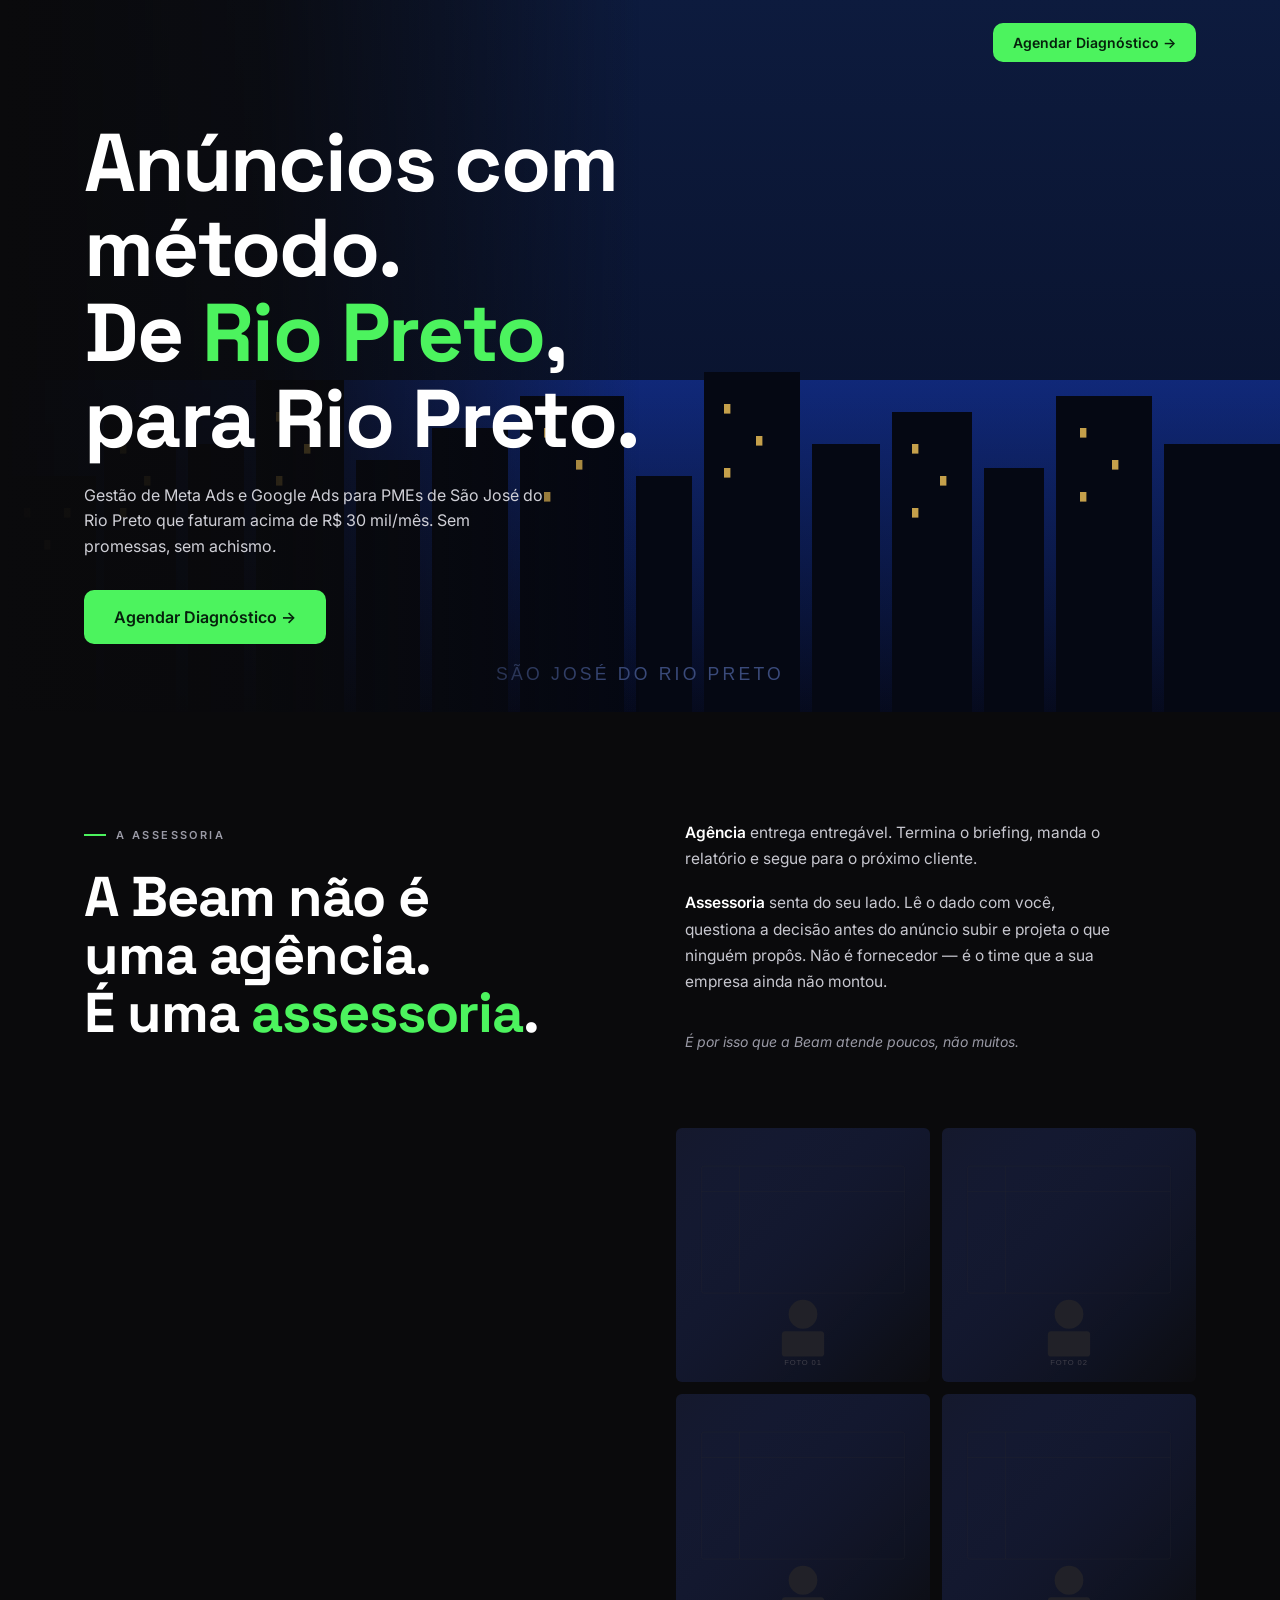
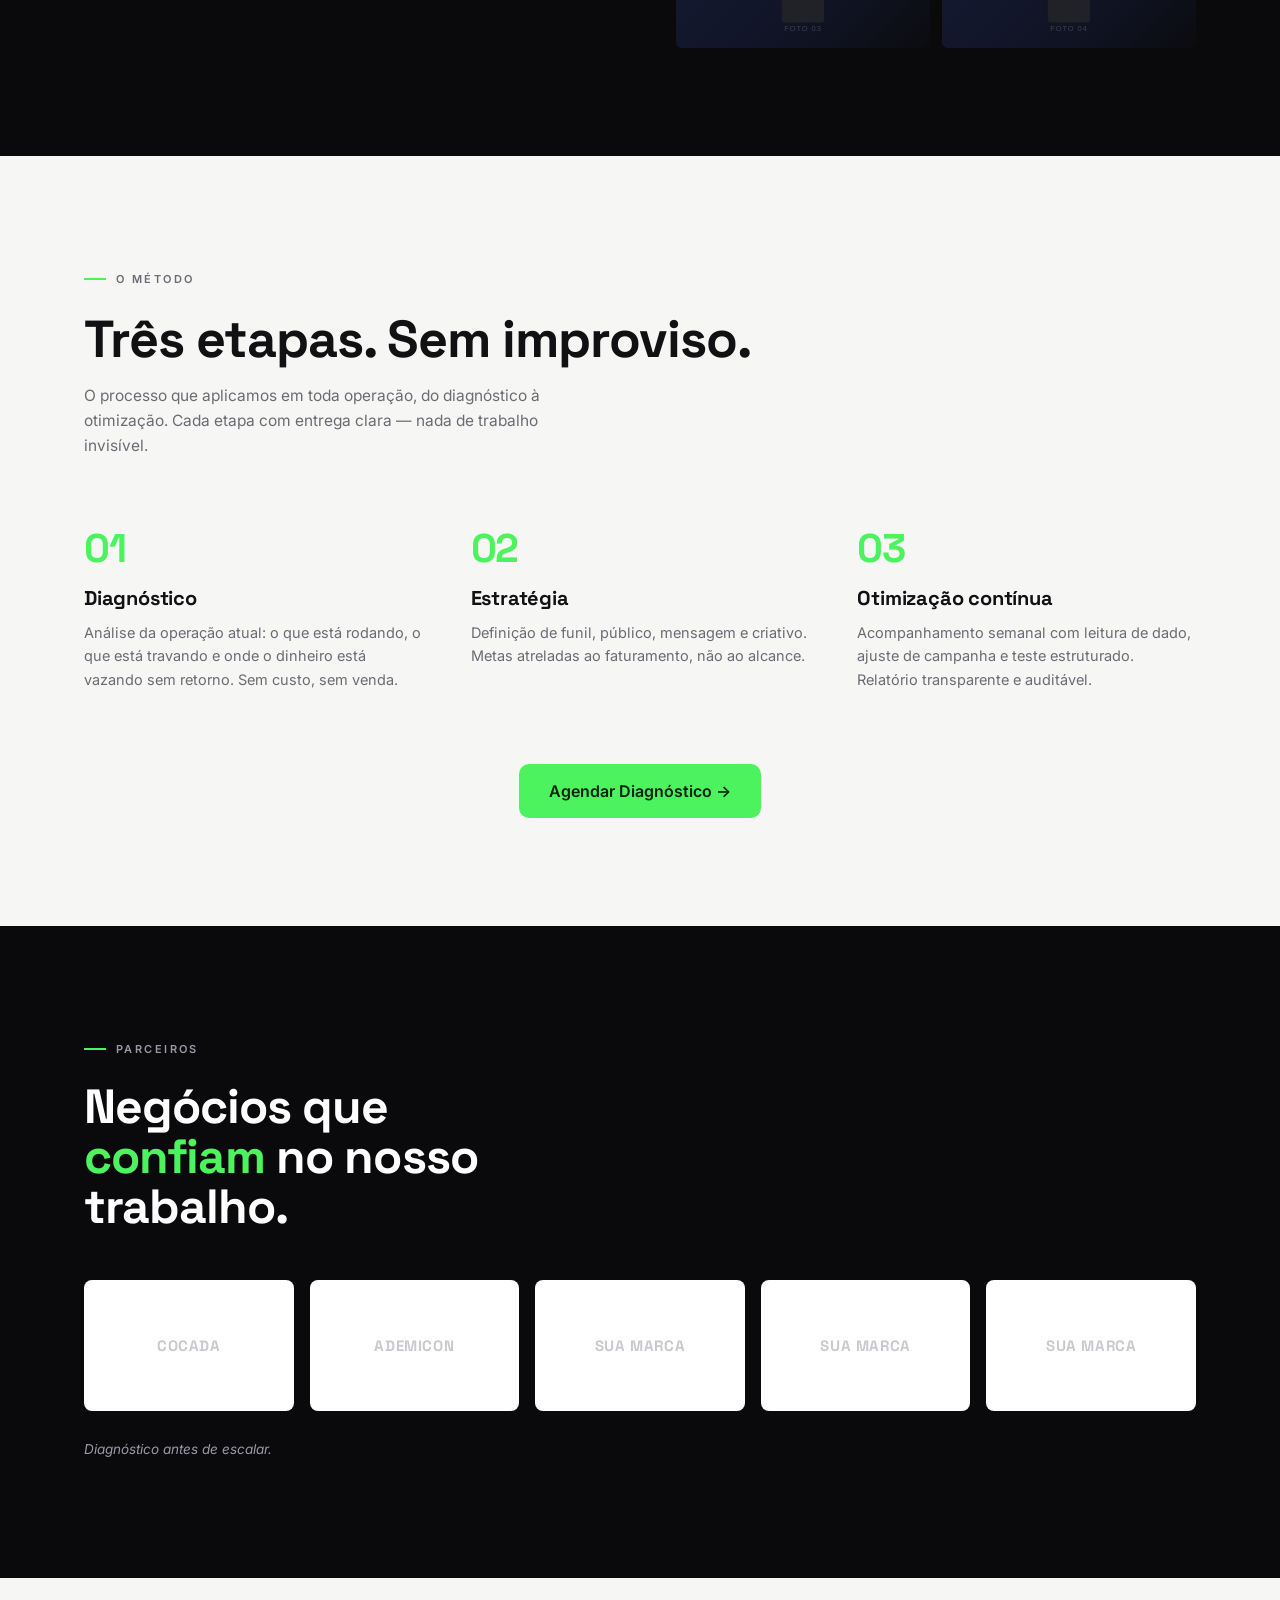
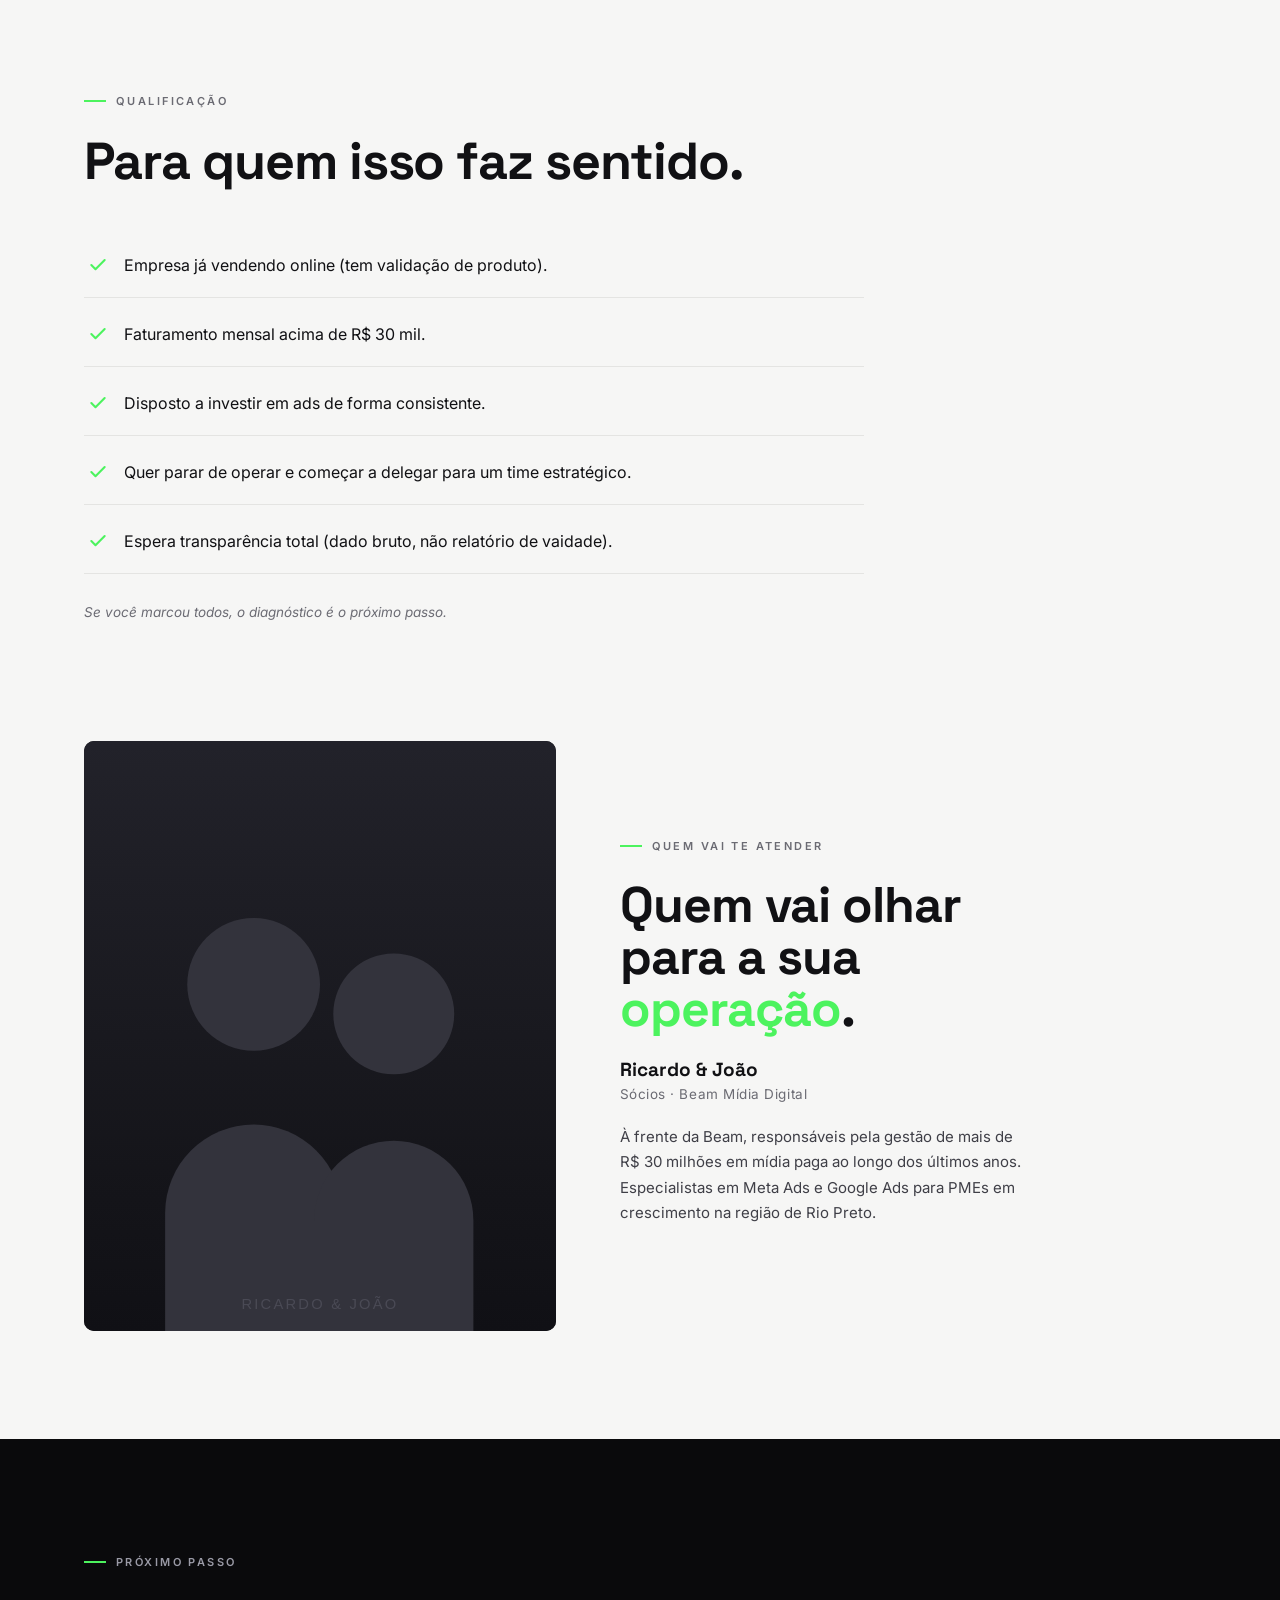
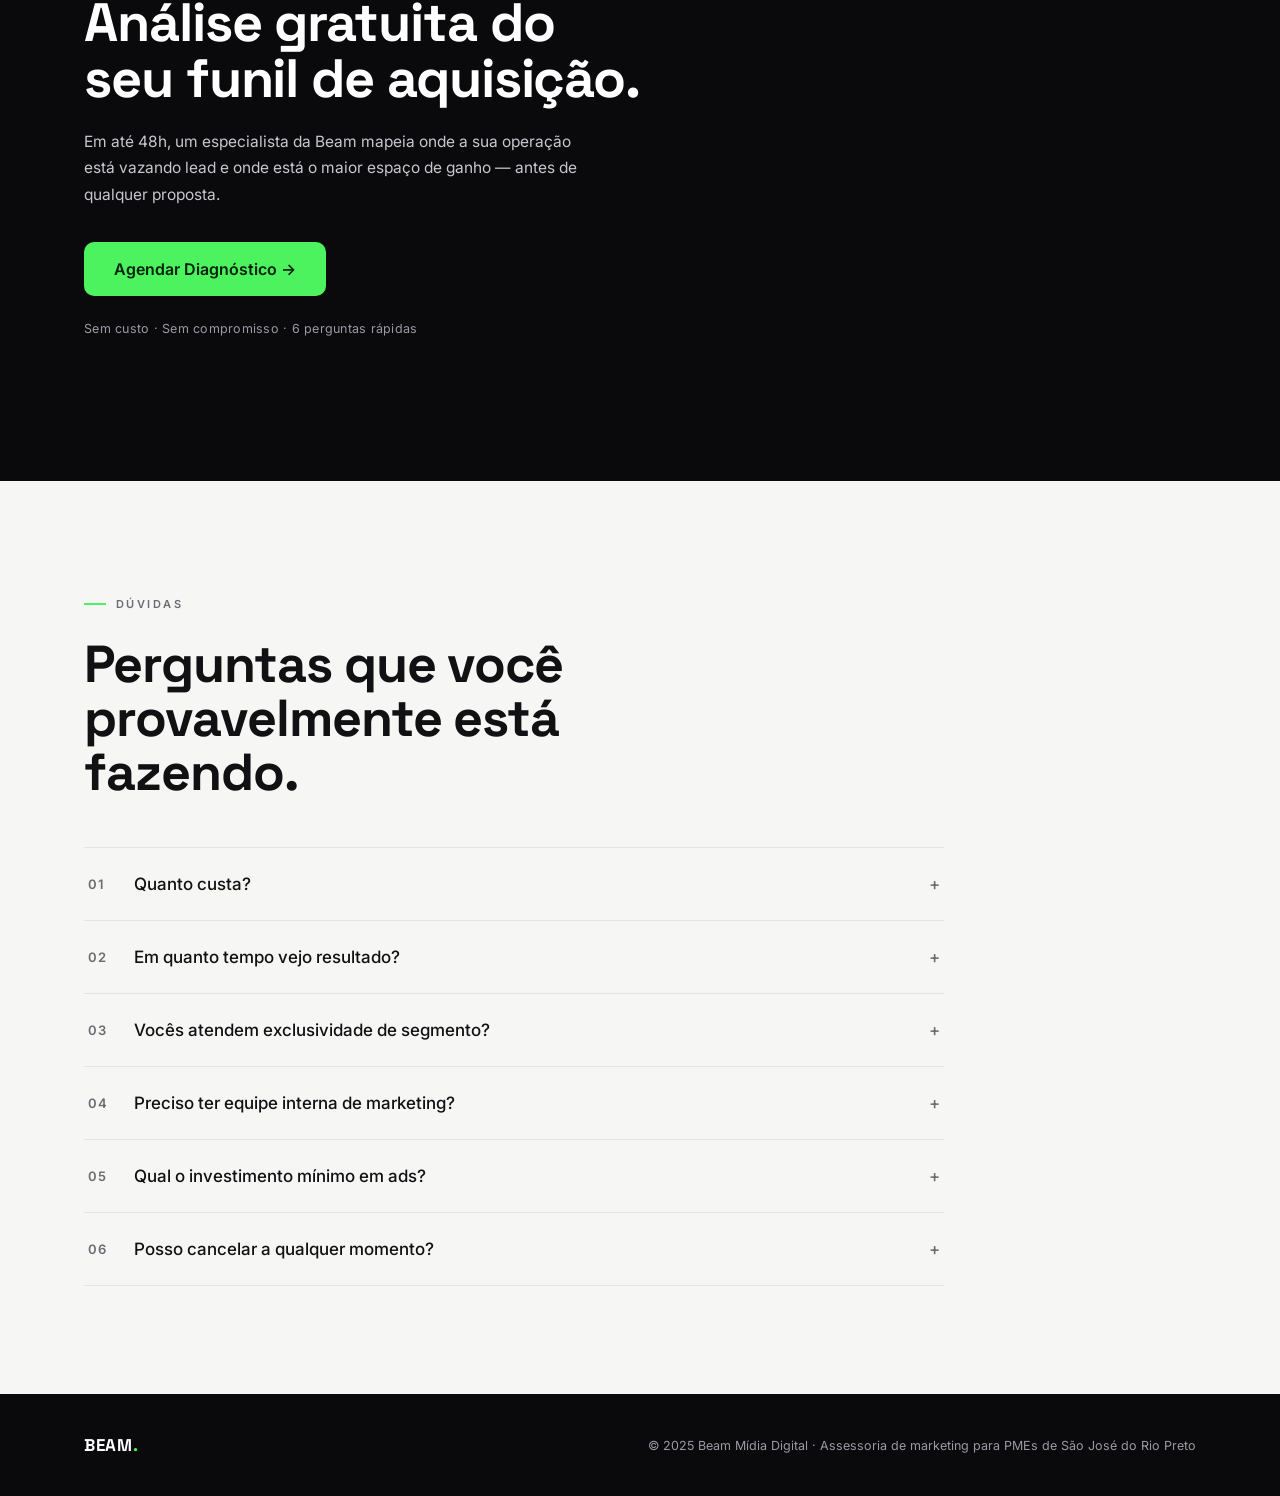
==== commit bb12c4e9: "Hero com video em loop crossfade, paleta verde e nome removido da hero - Remove o nome BEAM da hero " ====
--- a/index.html
+++ b/index.html
@@ -16,14 +16,21 @@
   <!-- NAV -->
   <header class="nav">
     <div class="container">
-      <div class="brand">BEAM<span class="dot">.</span></div>
+      <span></span>
       <a href="diagnostico.html" class="btn btn-primary">Agendar Diagnóstico →</a>
     </div>
   </header>
 
   <!-- HERO -->
   <section class="hero">
-    <div class="hero__bg" style="background-image:url('assets/img/hero.svg');"></div>
+    <div class="hero__bg">
+      <video class="hero__video" id="heroVidA" autoplay muted playsinline preload="auto" poster="assets/img/hero.svg">
+        <source src="assets/video/hero.mp4" type="video/mp4" />
+      </video>
+      <video class="hero__video" id="heroVidB" muted playsinline preload="auto">
+        <source src="assets/video/hero.mp4" type="video/mp4" />
+      </video>
+    </div>
     <div class="container">
       <h1>Anúncios com método.<br>De <span class="accent">Rio Preto</span>, para Rio Preto.</h1>
       <p class="sub">Gestão de Meta Ads e Google Ads para PMEs de São José do Rio Preto que faturam acima de R$ 30 mil/mês. Sem promessas, sem achismo.</p>
--- a/css/styles.css
+++ b/css/styles.css
@@ -6,8 +6,8 @@
 :root {
   --black: #0a0a0c;
   --black-2: #101014;
-  --blue: #1b4dff;
-  --blue-600: #1740d6;
+  --blue: #4cf35e;
+  --blue-600: #38d24a;
   --white: #ffffff;
   --paper: #f6f6f5;
   --paper-2: #efefee;
@@ -92,7 +92,7 @@
   cursor: pointer;
   transition: transform .15s ease, background .15s ease;
 }
-.btn-primary { background: var(--blue); color: #fff; }
+.btn-primary { background: var(--blue); color: #06210c; }
 .btn-primary:hover { background: var(--blue-600); transform: translateY(-1px); }
 .btn-lg { padding: 17px 30px; font-size: 16px; }
 
@@ -140,14 +140,28 @@
 }
 .hero__bg {
   position: absolute; inset: 0;
-  background-size: cover;
-  background-position: center;
   z-index: 0;
-}
+  overflow: hidden;
+  background: #06120a;
+}
+.hero__video {
+  position: absolute; inset: 0;
+  width: 100%; height: 100%;
+  object-fit: cover;
+  opacity: 0;
+  transition: opacity 1.1s ease;
+  will-change: opacity;
+}
+.hero__video.is-active { opacity: 1; }
+/* degradê da esquerda para a direita, terminando no meio do vídeo */
 .hero__bg::after {
   content: "";
   position: absolute; inset: 0;
-  background: linear-gradient(180deg, rgba(6,6,10,.55) 0%, rgba(6,6,10,.35) 45%, rgba(6,6,10,.92) 100%);
+  background: linear-gradient(90deg,
+    #0a0a0c 0%,
+    rgba(10,10,12,0.88) 20%,
+    rgba(10,10,12,0.45) 36%,
+    rgba(10,10,12,0) 50%);
 }
 .hero .container { position: relative; z-index: 1; padding-bottom: 68px; padding-top: 120px; }
 .hero h1 {
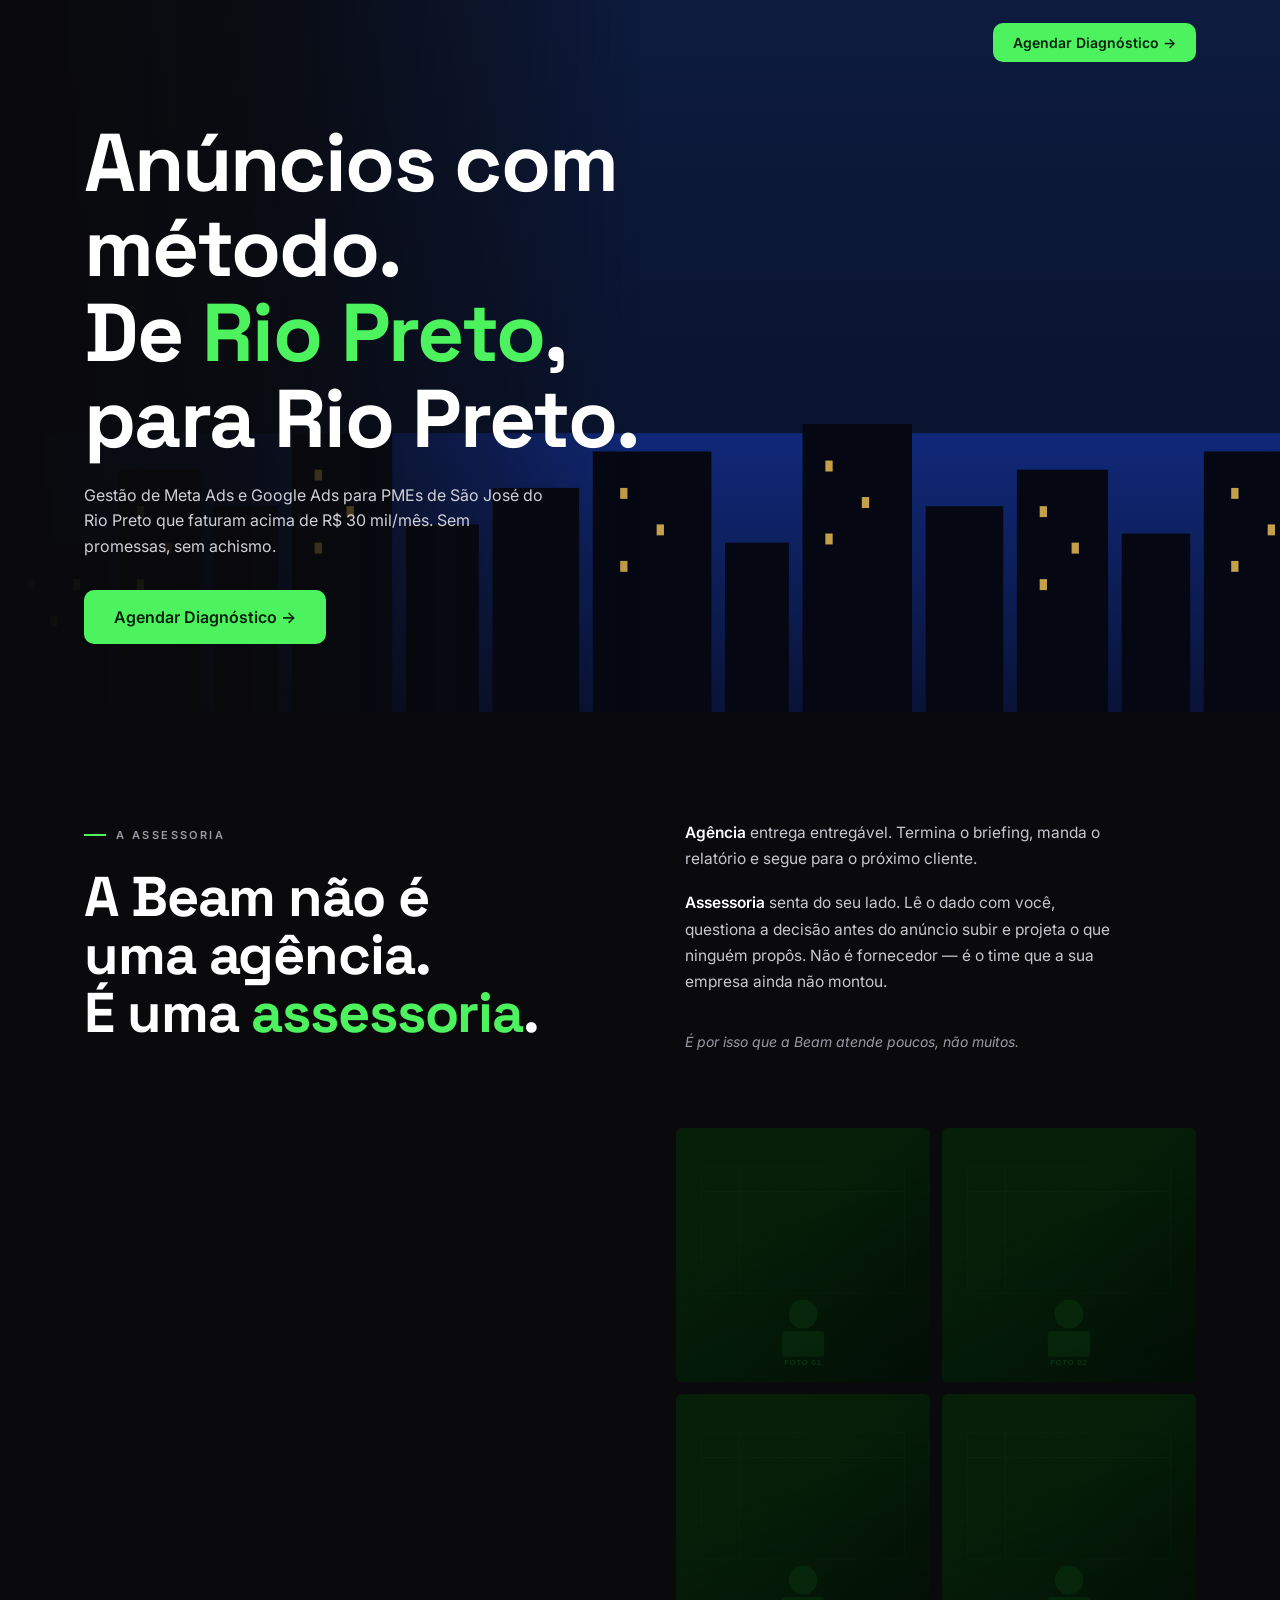
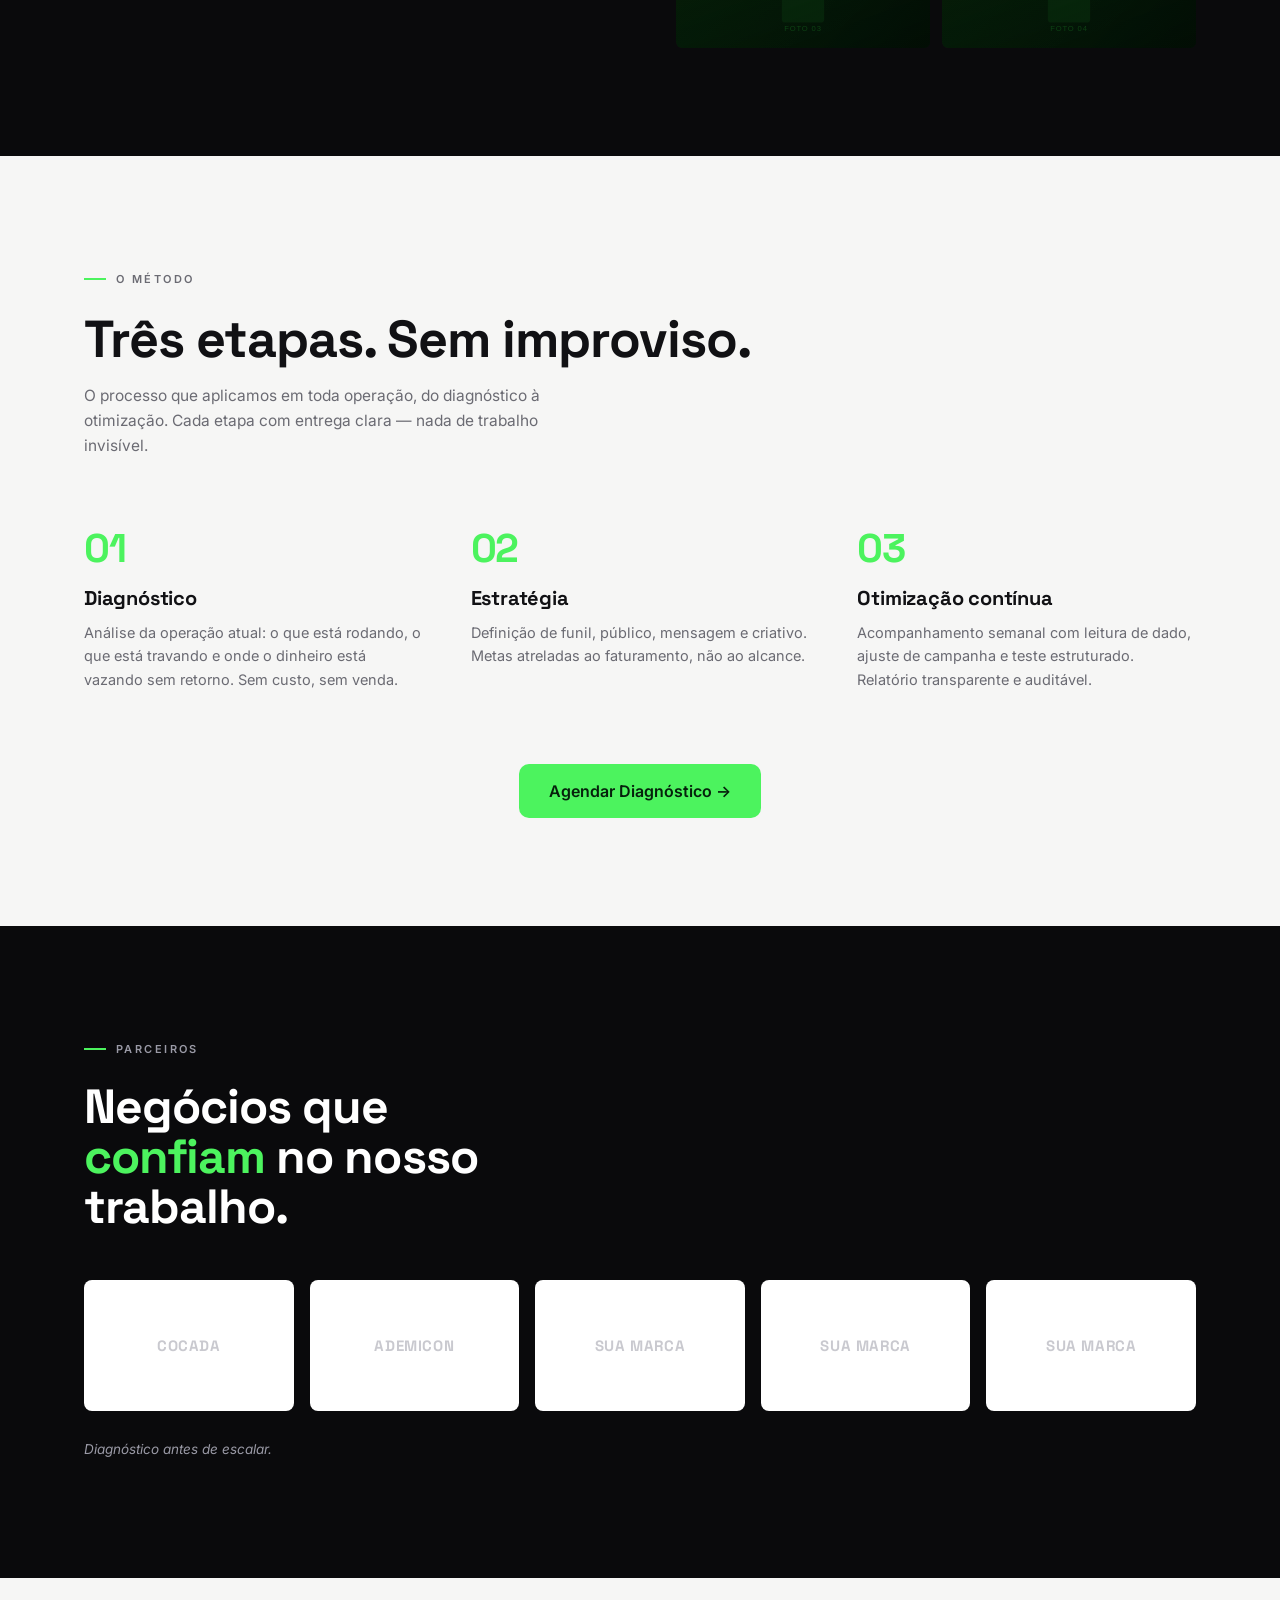
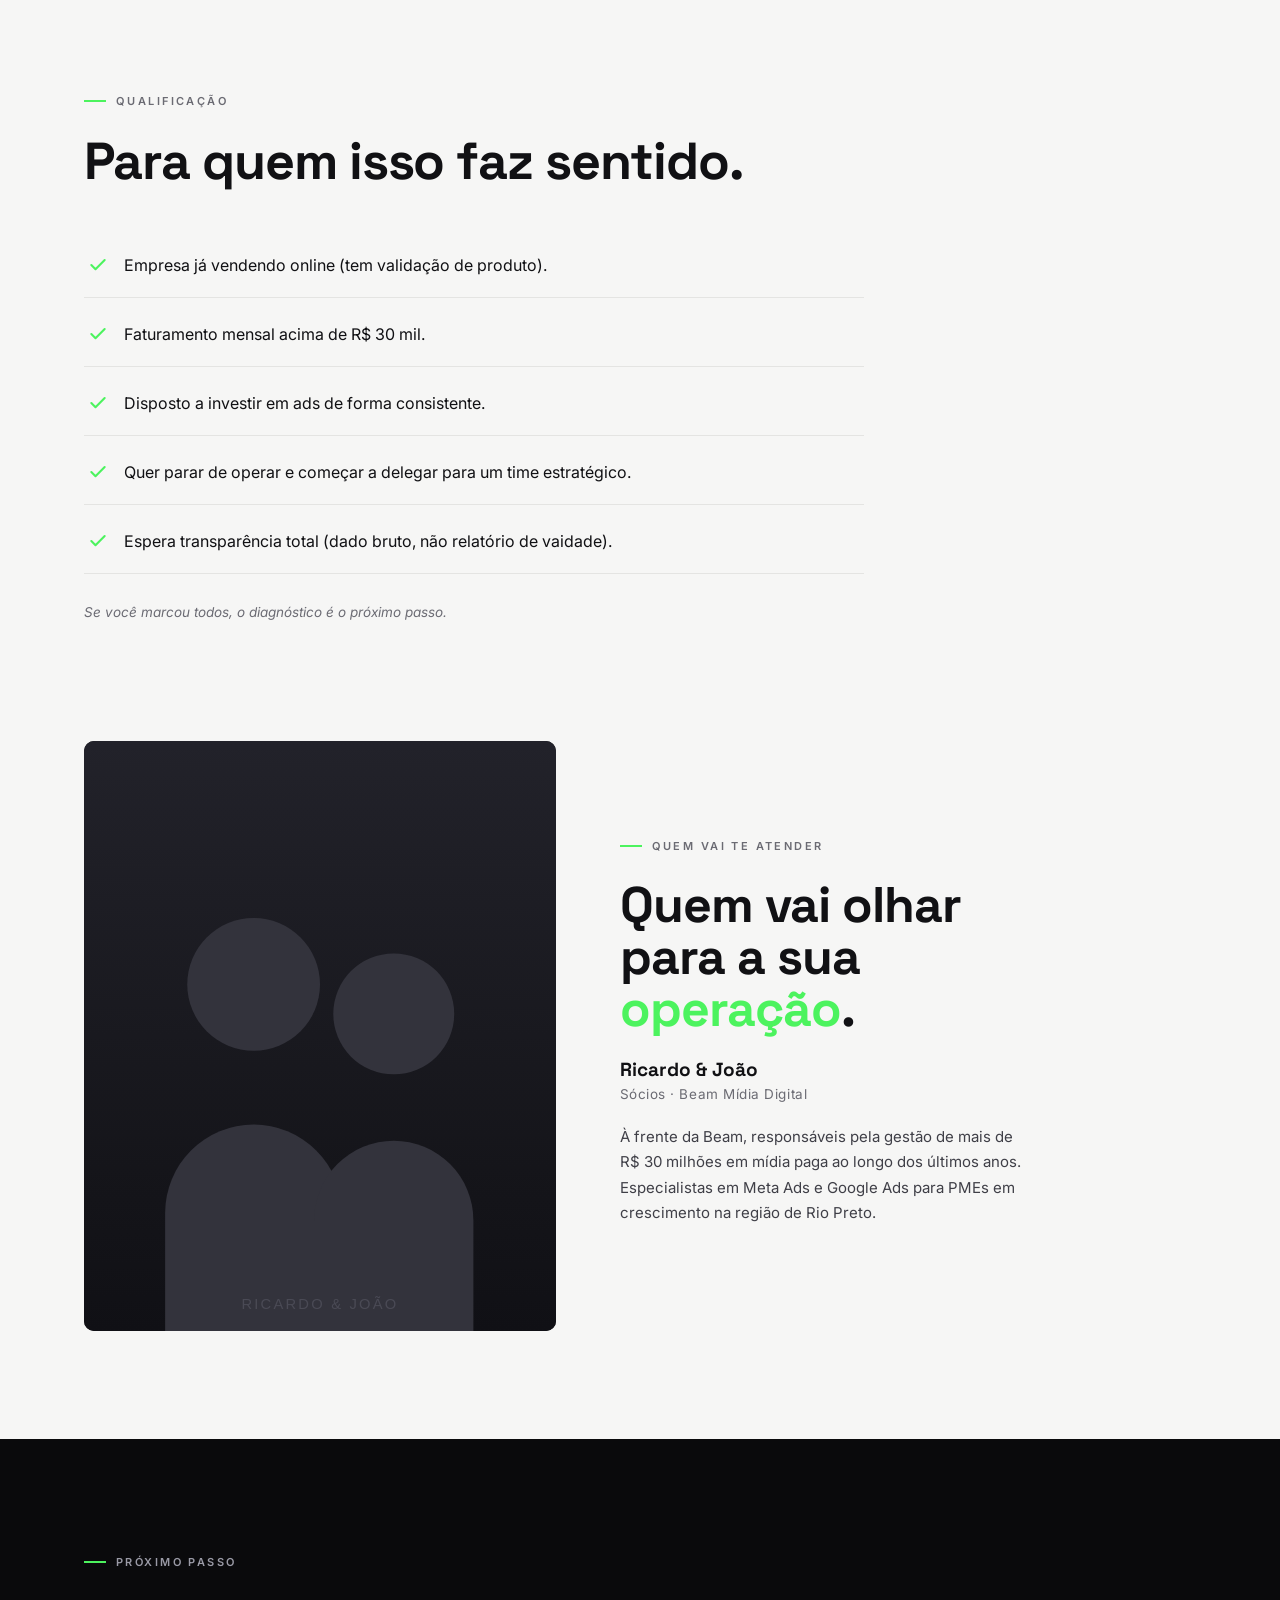
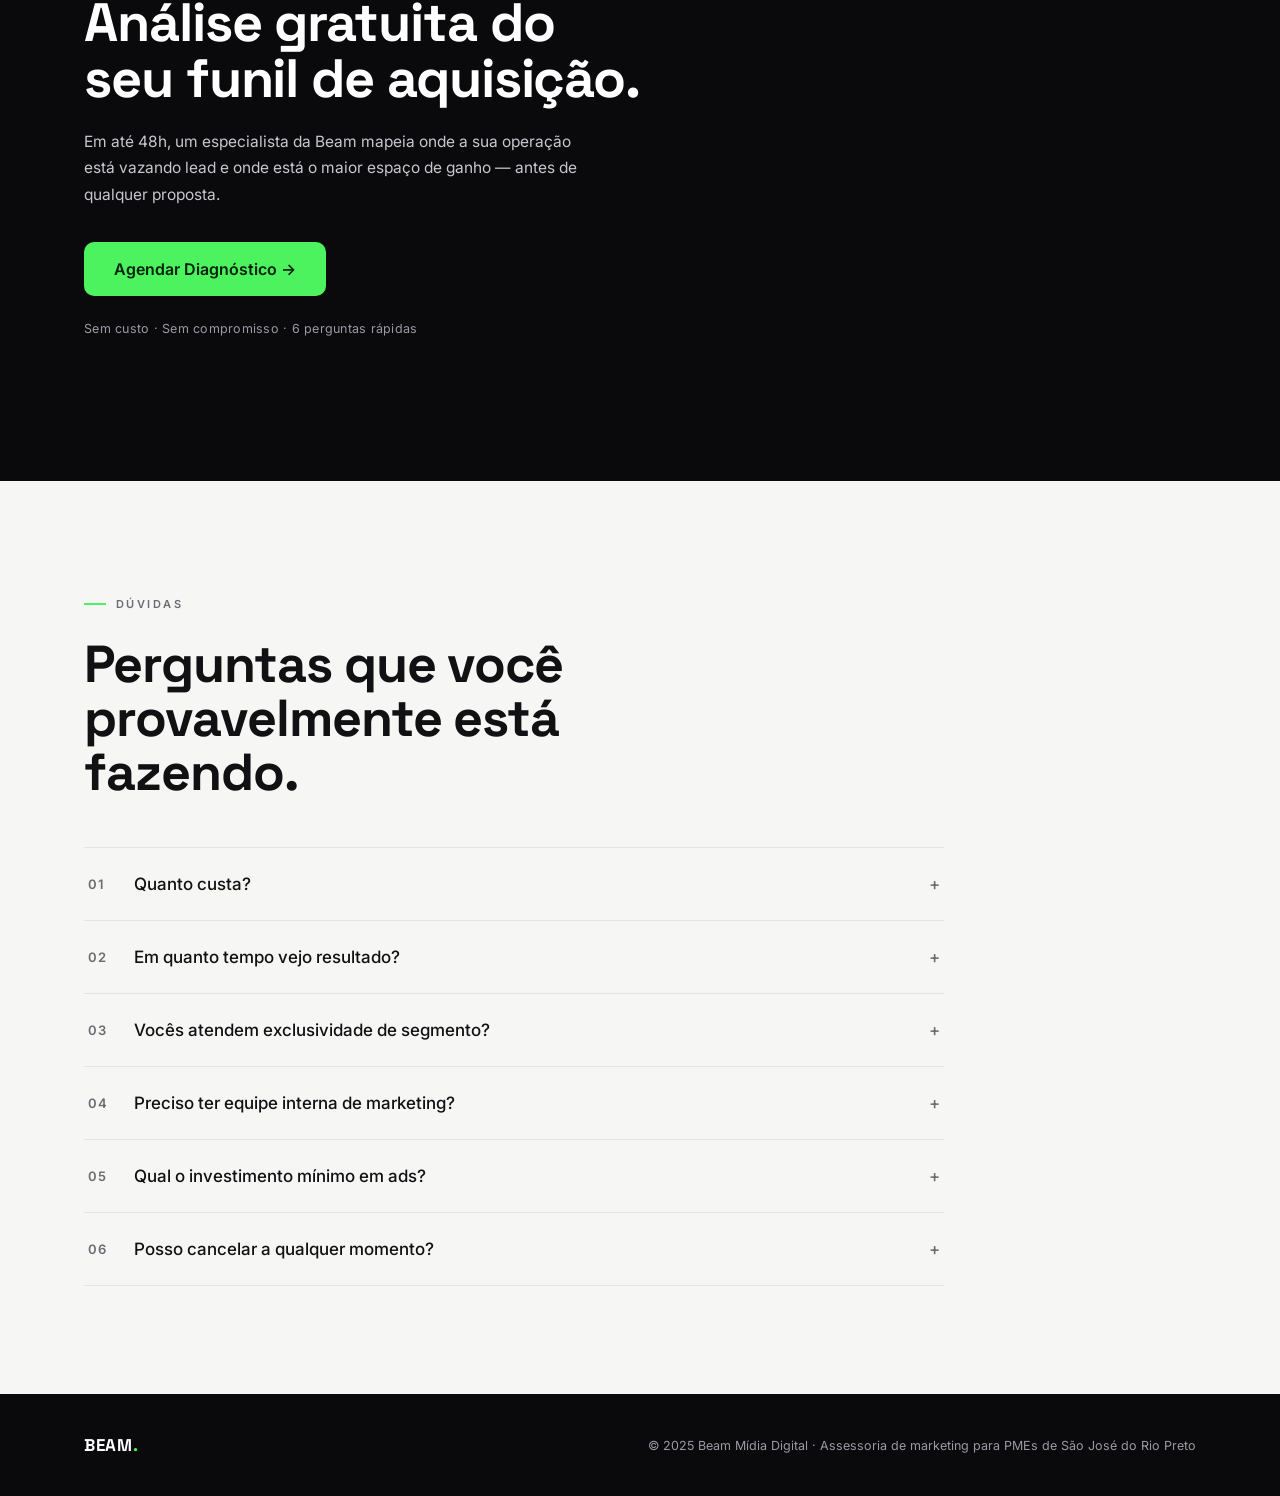
==== commit 0809c0b4: "Prepara grid de fotos com enquadramento quadrado e duotone verde - Envolve cada foto em <figure clas" ====
--- a/index.html
+++ b/index.html
@@ -53,10 +53,10 @@
     </div>
     <div class="container" style="margin-top:56px;">
       <div class="photo-grid" style="max-width:520px; margin-left:auto;">
-        <img src="assets/img/office-1.svg" alt="Equipe Beam trabalhando" />
-        <img src="assets/img/office-2.svg" alt="Análise de campanhas" />
-        <img src="assets/img/office-3.svg" alt="Reunião de estratégia" />
-        <img src="assets/img/office-4.svg" alt="Operação de mídia" />
+        <figure class="tile"><img src="assets/img/office-1.svg" alt="Desenvolvimento na Beam" /></figure>
+        <figure class="tile"><img src="assets/img/office-2.svg" alt="Gestão de campanhas no Ads Manager" /></figure>
+        <figure class="tile"><img src="assets/img/office-3.svg" alt="Criação e design de campanhas" /></figure>
+        <figure class="tile"><img src="assets/img/office-4.svg" alt="Reunião de estratégia da equipe Beam" /></figure>
       </div>
     </div>
   </section>
--- a/css/styles.css
+++ b/css/styles.css
@@ -151,6 +151,10 @@
   opacity: 0;
   transition: opacity 1.1s ease;
   will-change: opacity;
+  /* zoom ancorado no topo-esquerda: joga o canto inferior direito
+     (marca d'água do Gemini) para fora da área visível, que é recortada */
+  transform: scale(1.14);
+  transform-origin: left top;
 }
 .hero__video.is-active { opacity: 1; }
 /* degradê da esquerda para a direita, terminando no meio do vídeo */
@@ -200,12 +204,40 @@
   grid-template-columns: 1fr 1fr;
   gap: 12px;
 }
-.photo-grid img {
+/* enquadramento: recorte quadrado (cover), ignorando o enquadramento original */
+.photo-grid .tile {
+  position: relative;
+  margin: 0;
+  aspect-ratio: 1 / 1;
+  border-radius: 6px;
+  overflow: hidden;
+  background: #06140a;
+}
+.photo-grid .tile img {
   width: 100%;
-  aspect-ratio: 1 / 1;
+  height: 100%;
   object-fit: cover;
-  border-radius: 6px;
-  filter: grayscale(.15) contrast(1.02);
+  object-position: center;
+  display: block;
+  /* base do duotone: tira a cor original e dá contraste */
+  filter: grayscale(1) contrast(1.06) brightness(.96);
+}
+/* camada de cor da marca — tinge a foto de verde (como o azul do mockup) */
+.photo-grid .tile::after {
+  content: "";
+  position: absolute; inset: 0;
+  background: var(--blue);
+  mix-blend-mode: color;
+  opacity: .72;
+  pointer-events: none;
+}
+/* leve profundidade nas sombras */
+.photo-grid .tile::before {
+  content: "";
+  position: absolute; inset: 0;
+  z-index: 1;
+  background: linear-gradient(160deg, rgba(0,0,0,0) 40%, rgba(3,20,8,.45) 100%);
+  pointer-events: none;
 }
 
 /* =========================================================
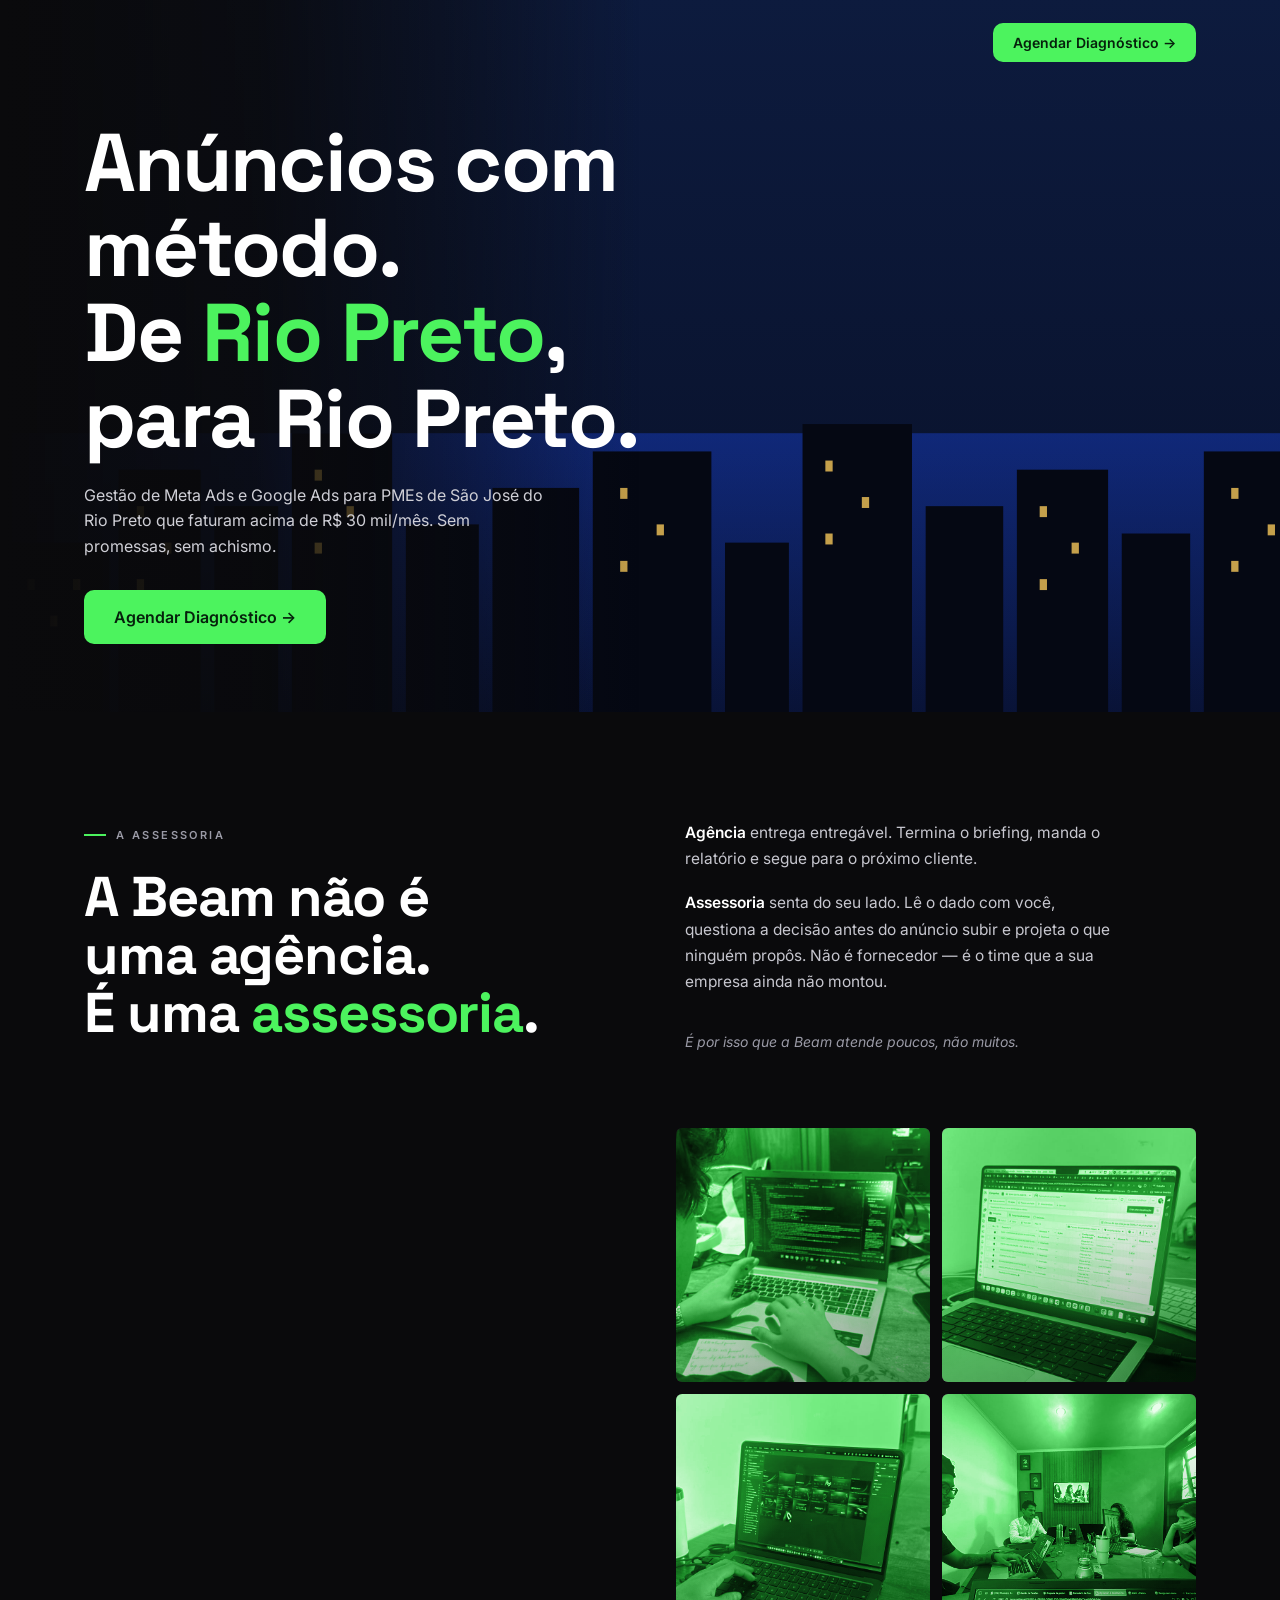
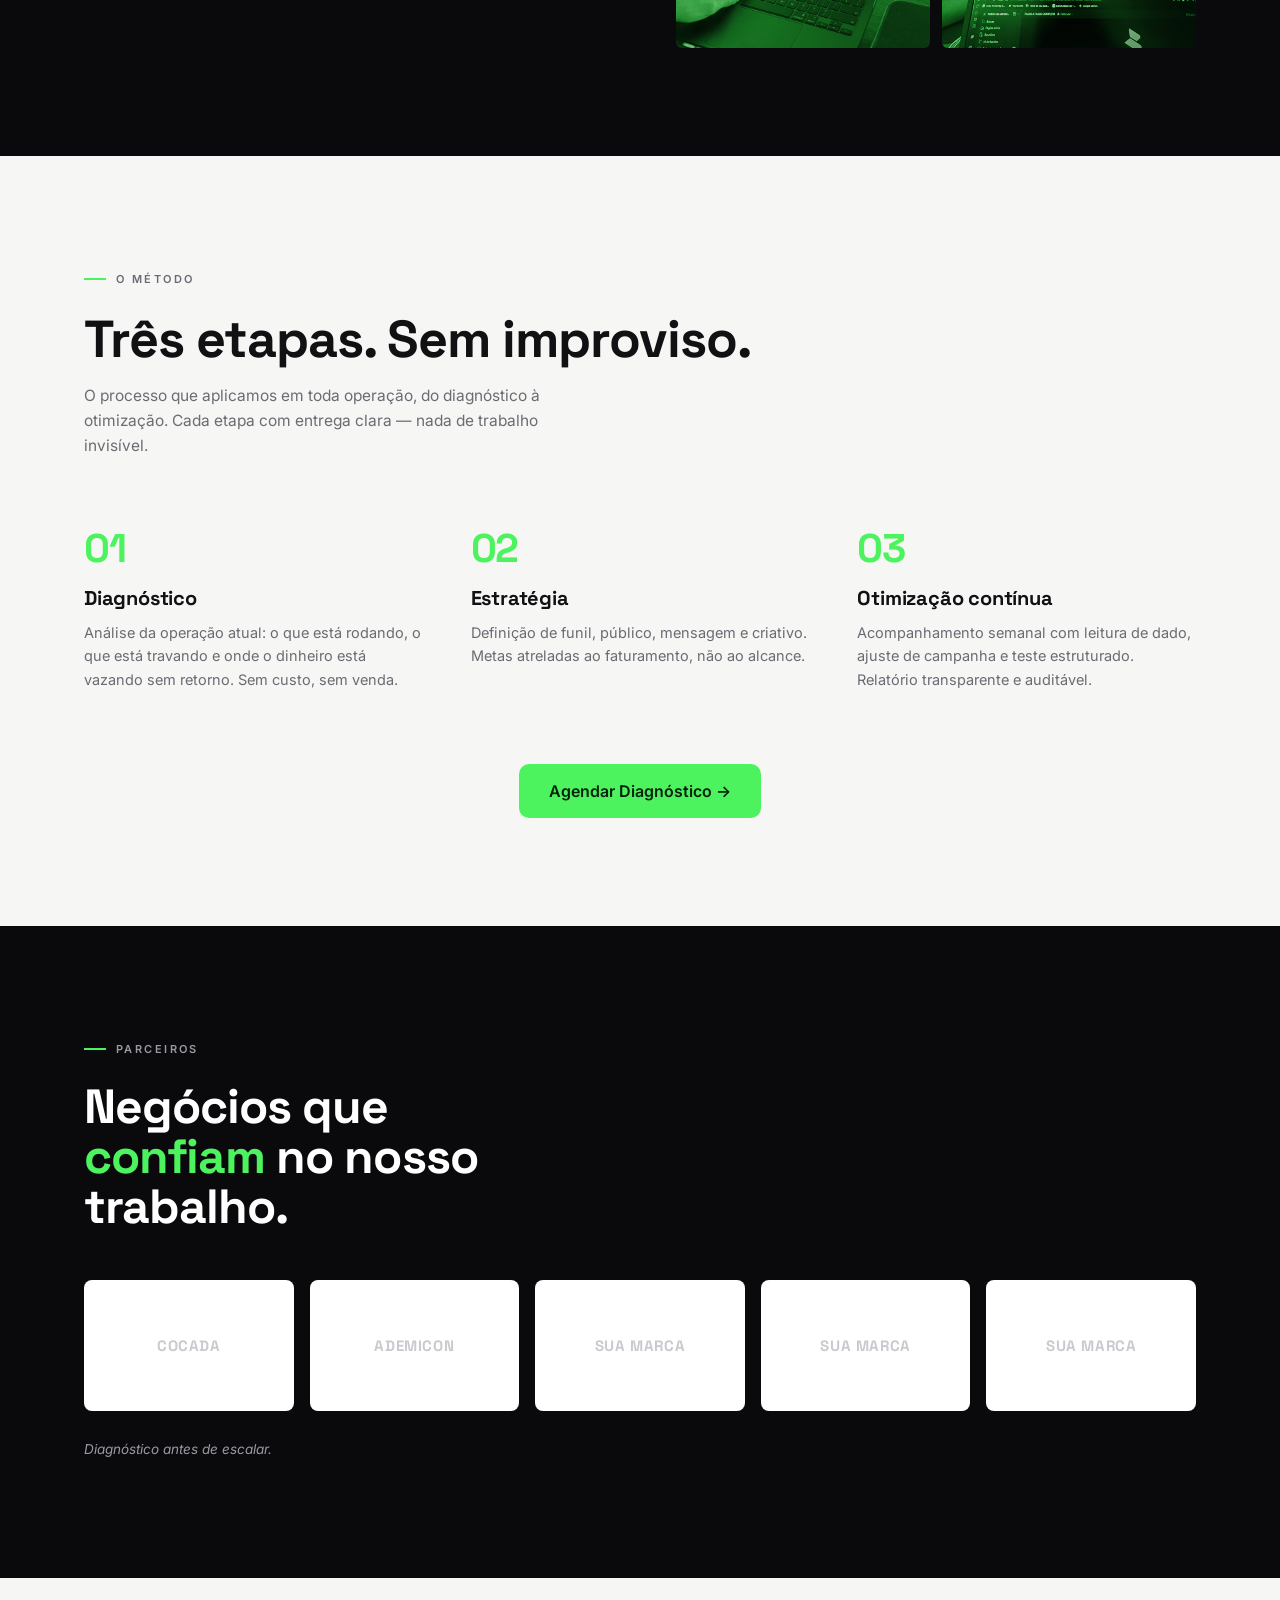
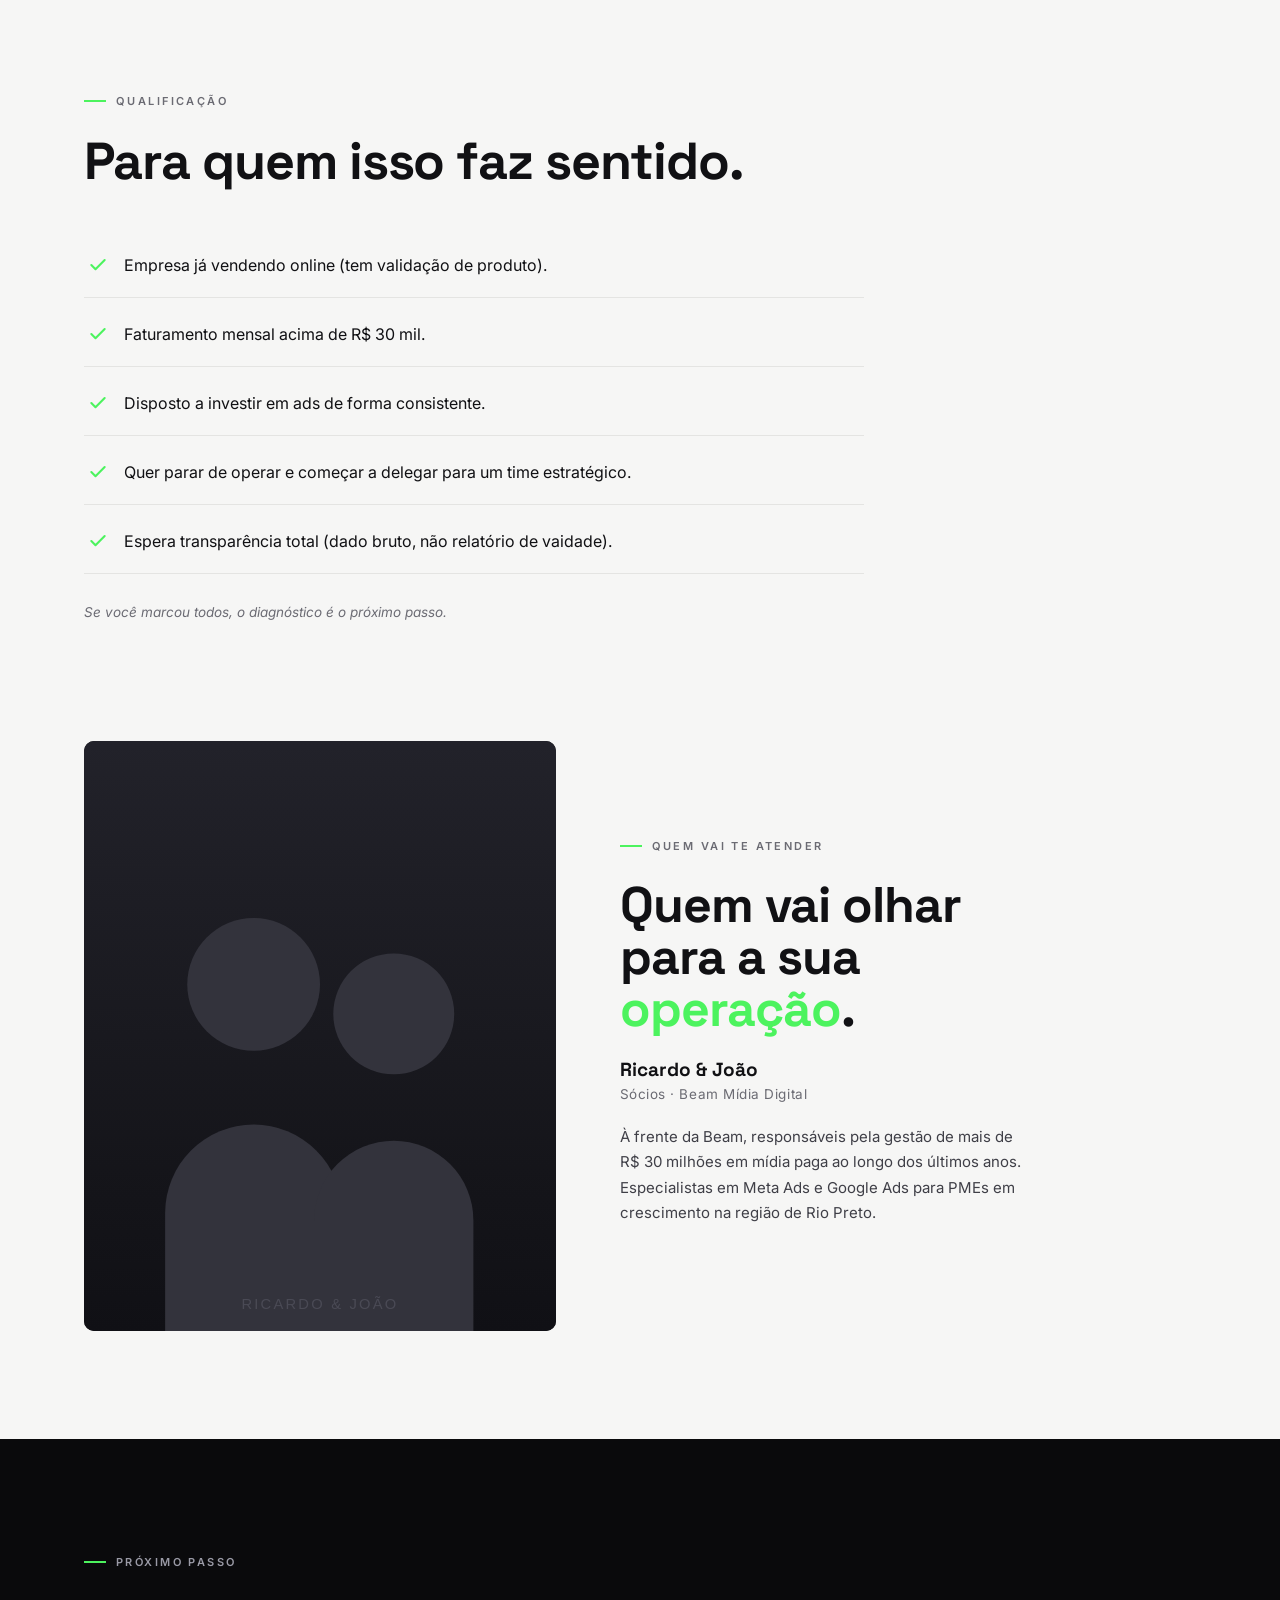
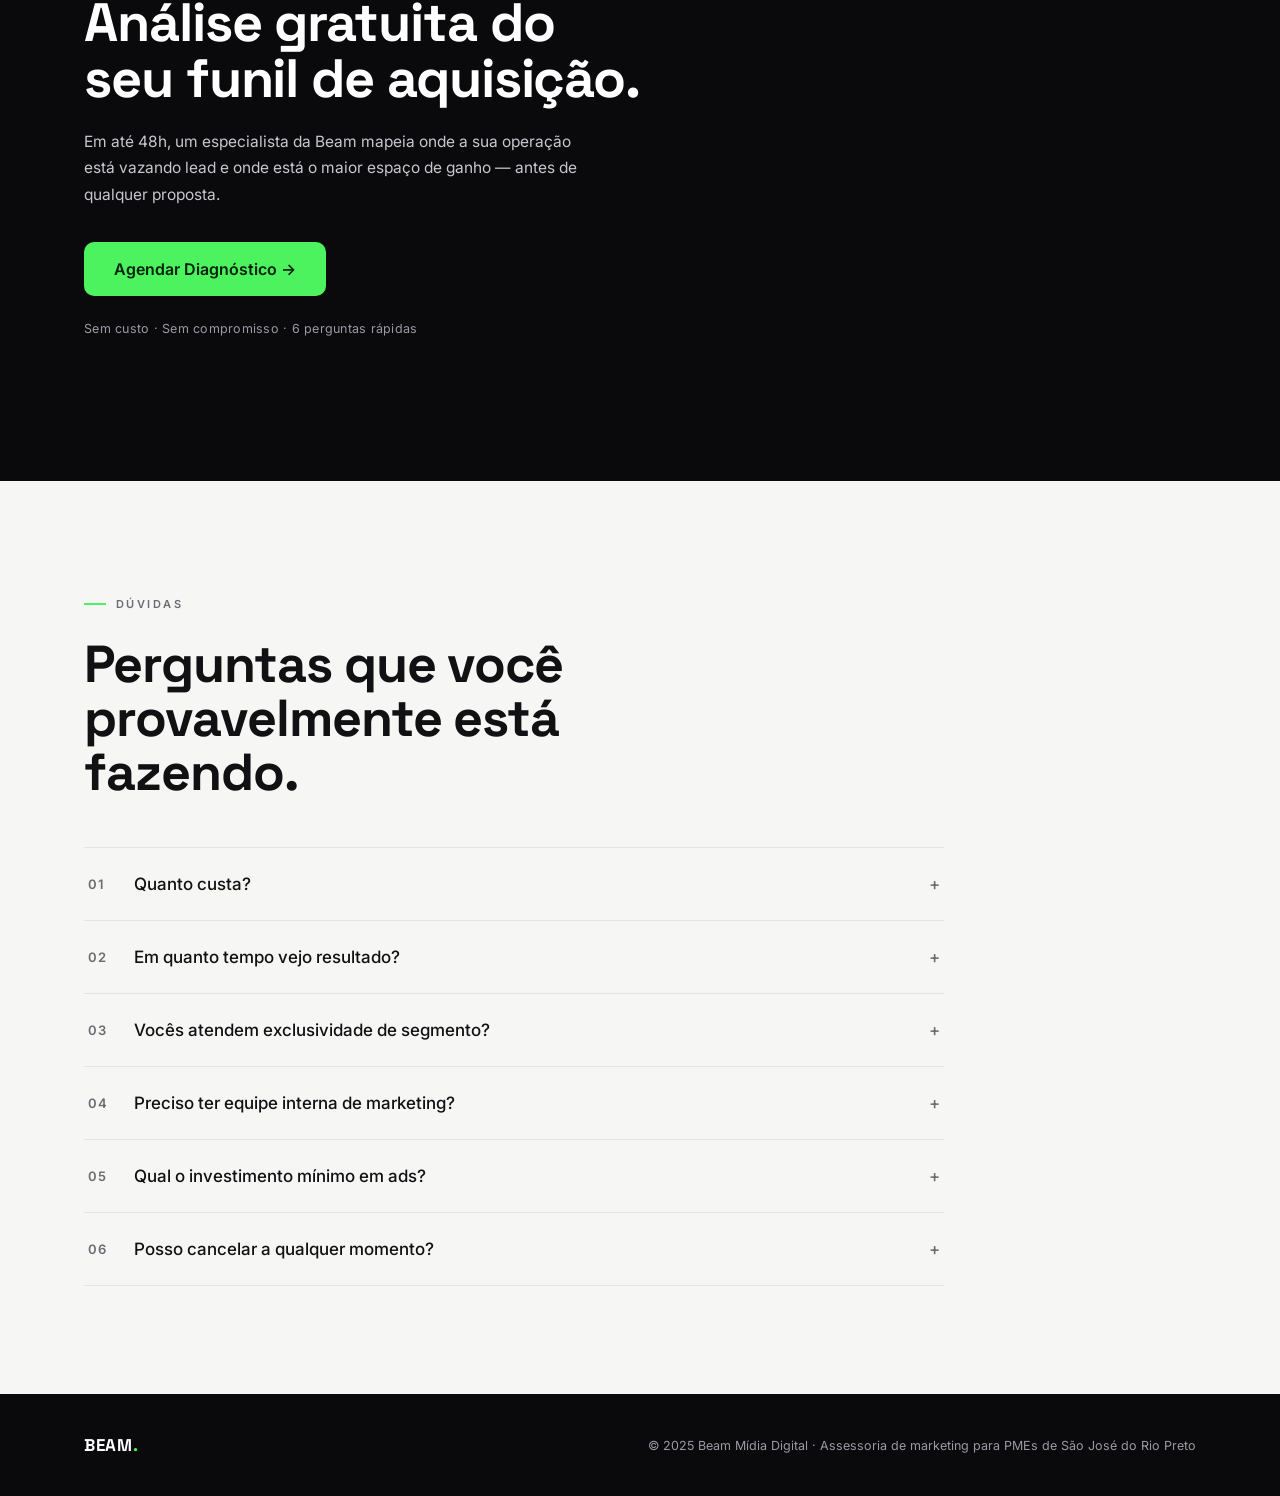
==== commit 9930d49f: "Adiciona as 4 fotos reais da equipe no grid com duotone verde Substitui os placeholders pelas fotos " ====
--- a/index.html
+++ b/index.html
@@ -53,10 +53,10 @@
     </div>
     <div class="container" style="margin-top:56px;">
       <div class="photo-grid" style="max-width:520px; margin-left:auto;">
-        <figure class="tile"><img src="assets/img/office-1.svg" alt="Desenvolvimento na Beam" /></figure>
-        <figure class="tile"><img src="assets/img/office-2.svg" alt="Gestão de campanhas no Ads Manager" /></figure>
-        <figure class="tile"><img src="assets/img/office-3.svg" alt="Criação e design de campanhas" /></figure>
-        <figure class="tile"><img src="assets/img/office-4.svg" alt="Reunião de estratégia da equipe Beam" /></figure>
+        <figure class="tile"><img src="assets/img/office-1.jpg" alt="Desenvolvimento na Beam" style="object-position:center 42%" /></figure>
+        <figure class="tile"><img src="assets/img/office-2.jpg" alt="Gestão de campanhas no Ads Manager" style="object-position:center 30%" /></figure>
+        <figure class="tile"><img src="assets/img/office-3.jpg" alt="Criação e design de campanhas" style="object-position:center 30%" /></figure>
+        <figure class="tile"><img src="assets/img/office-4.jpg" alt="Reunião de estratégia da equipe Beam" style="object-position:center 46%" /></figure>
       </div>
     </div>
   </section>
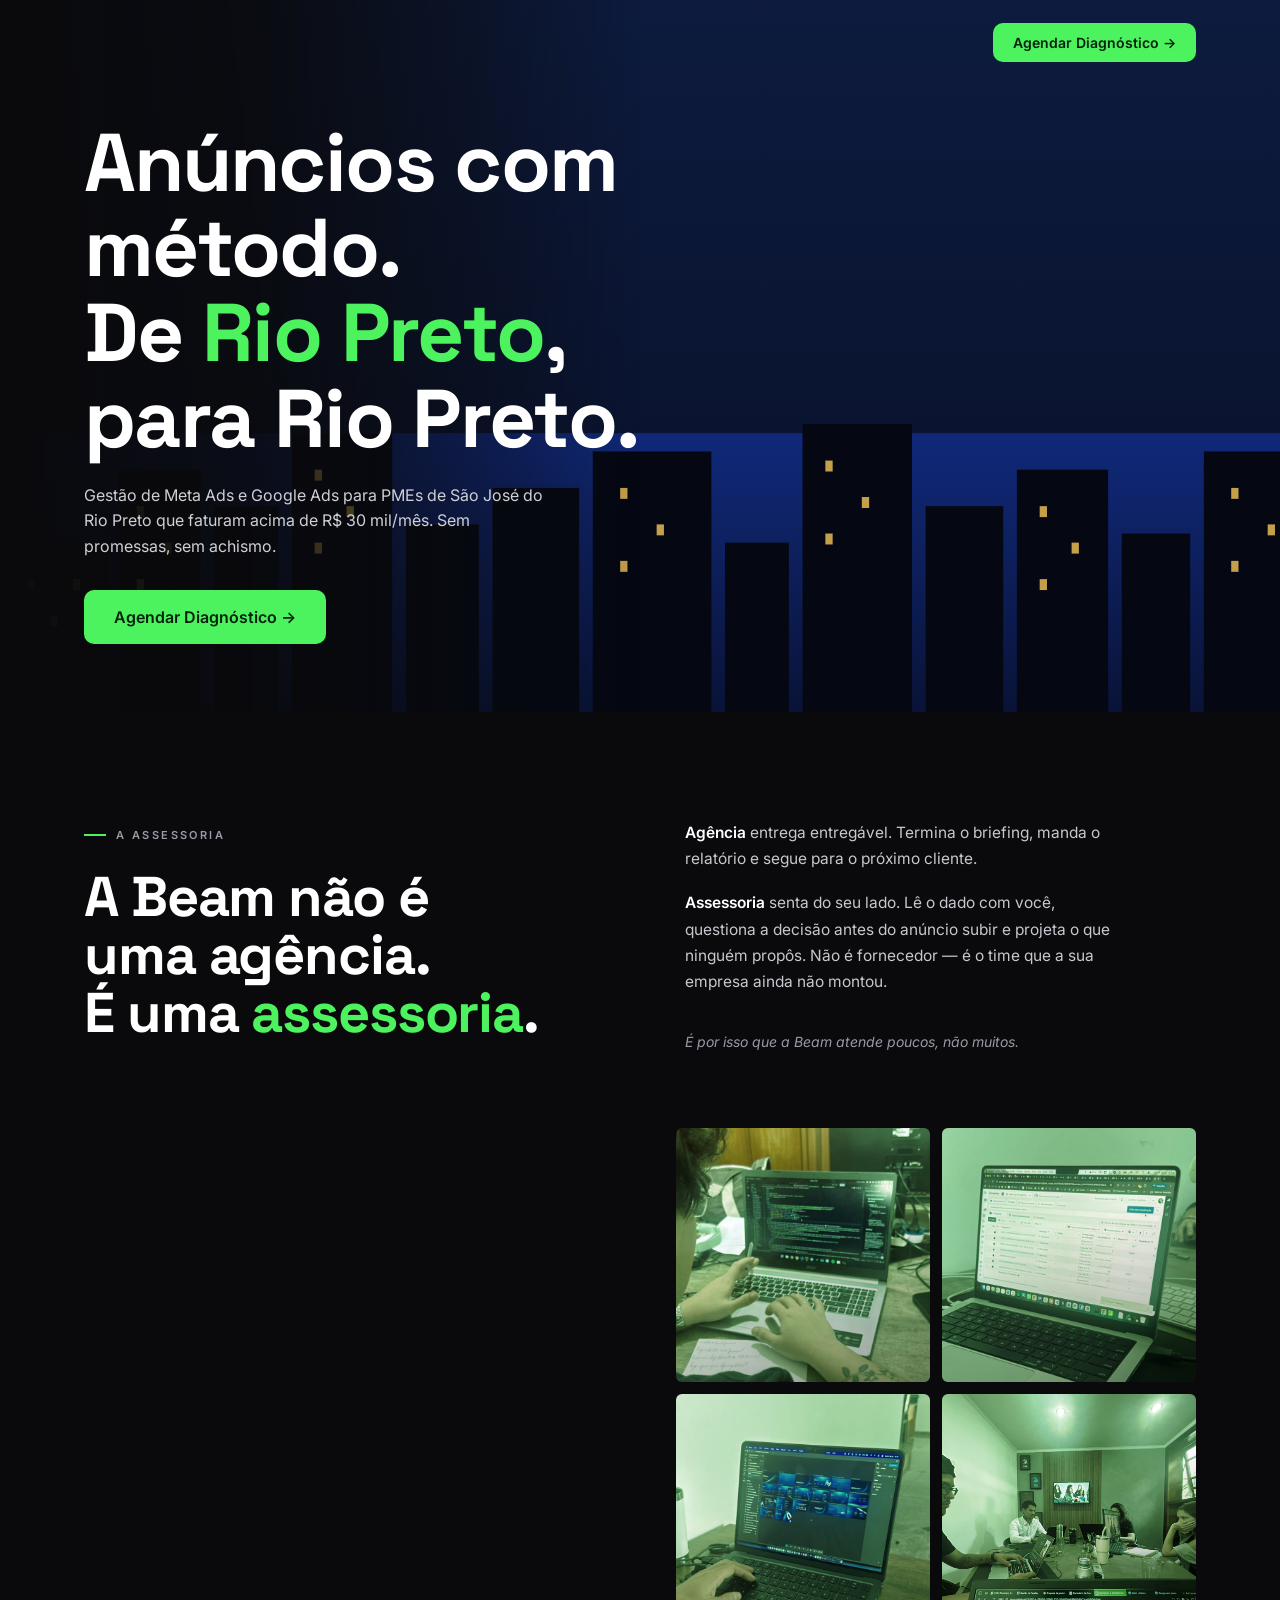
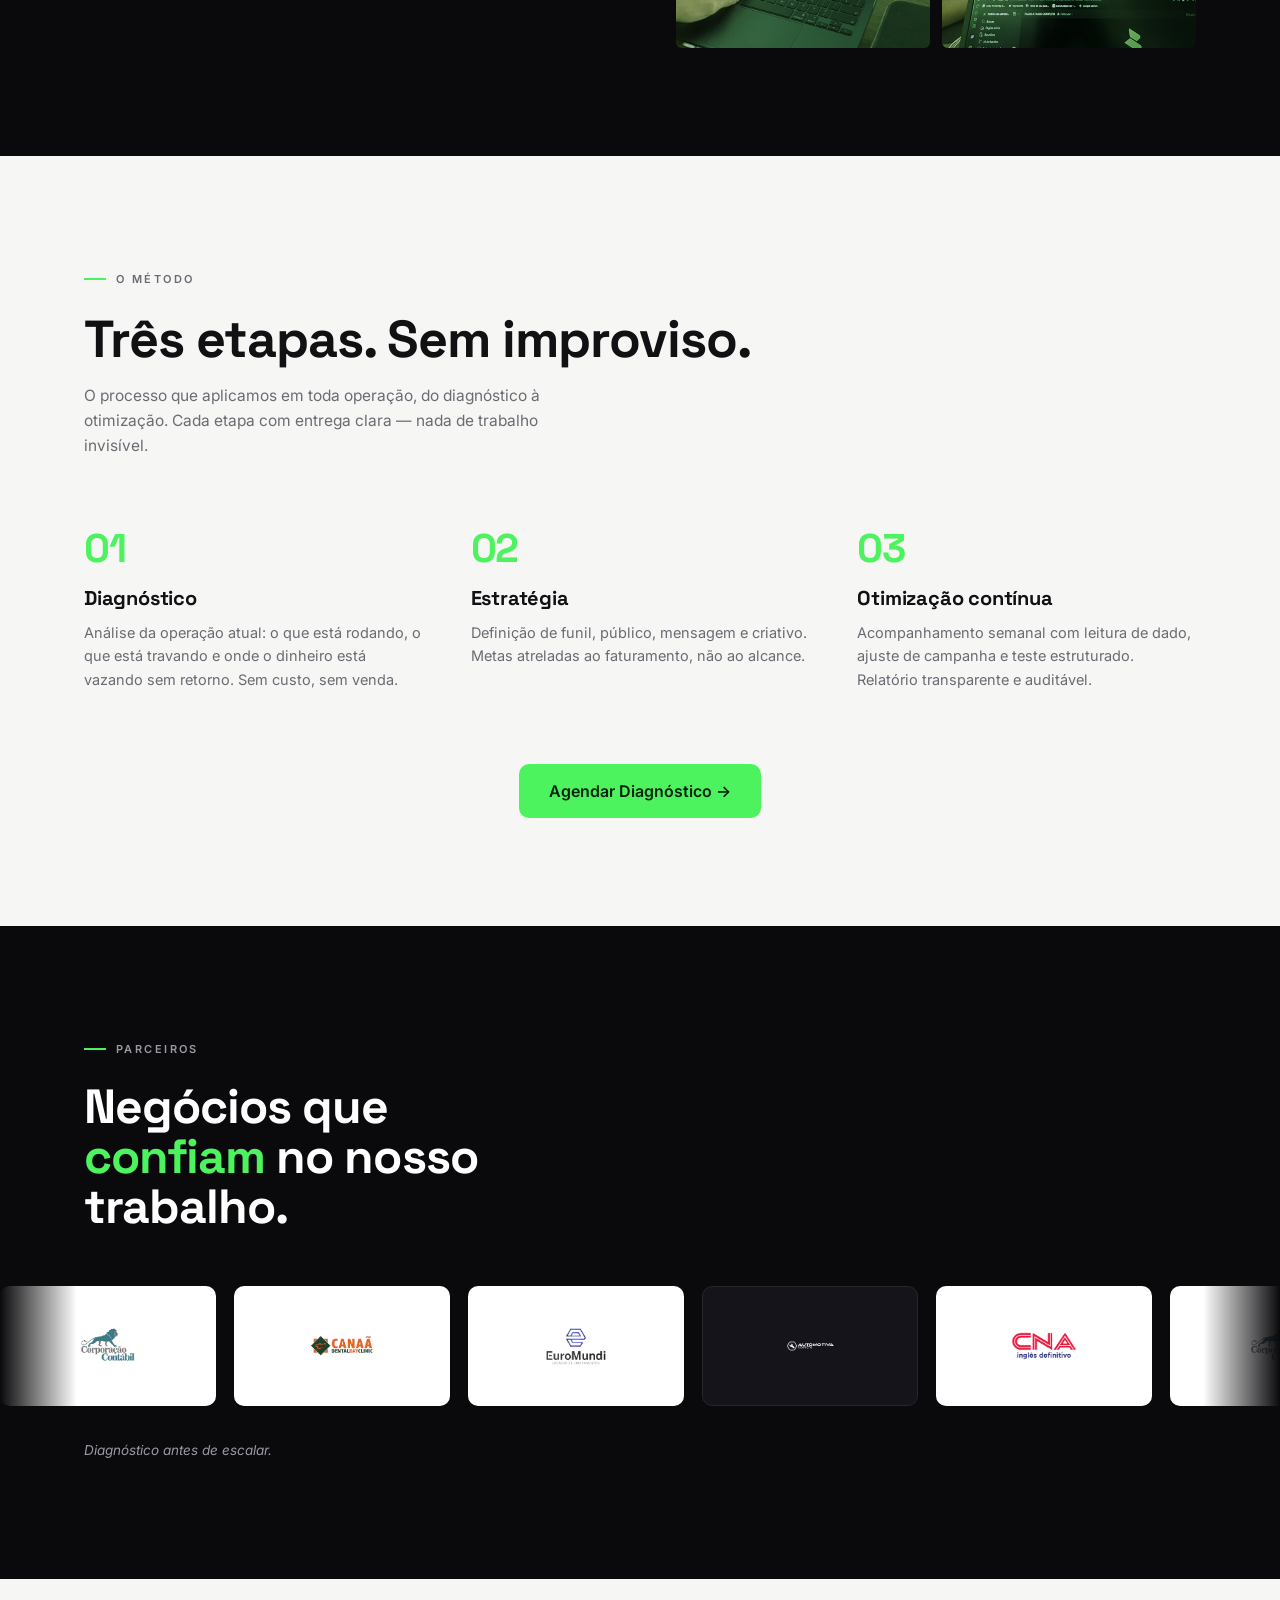
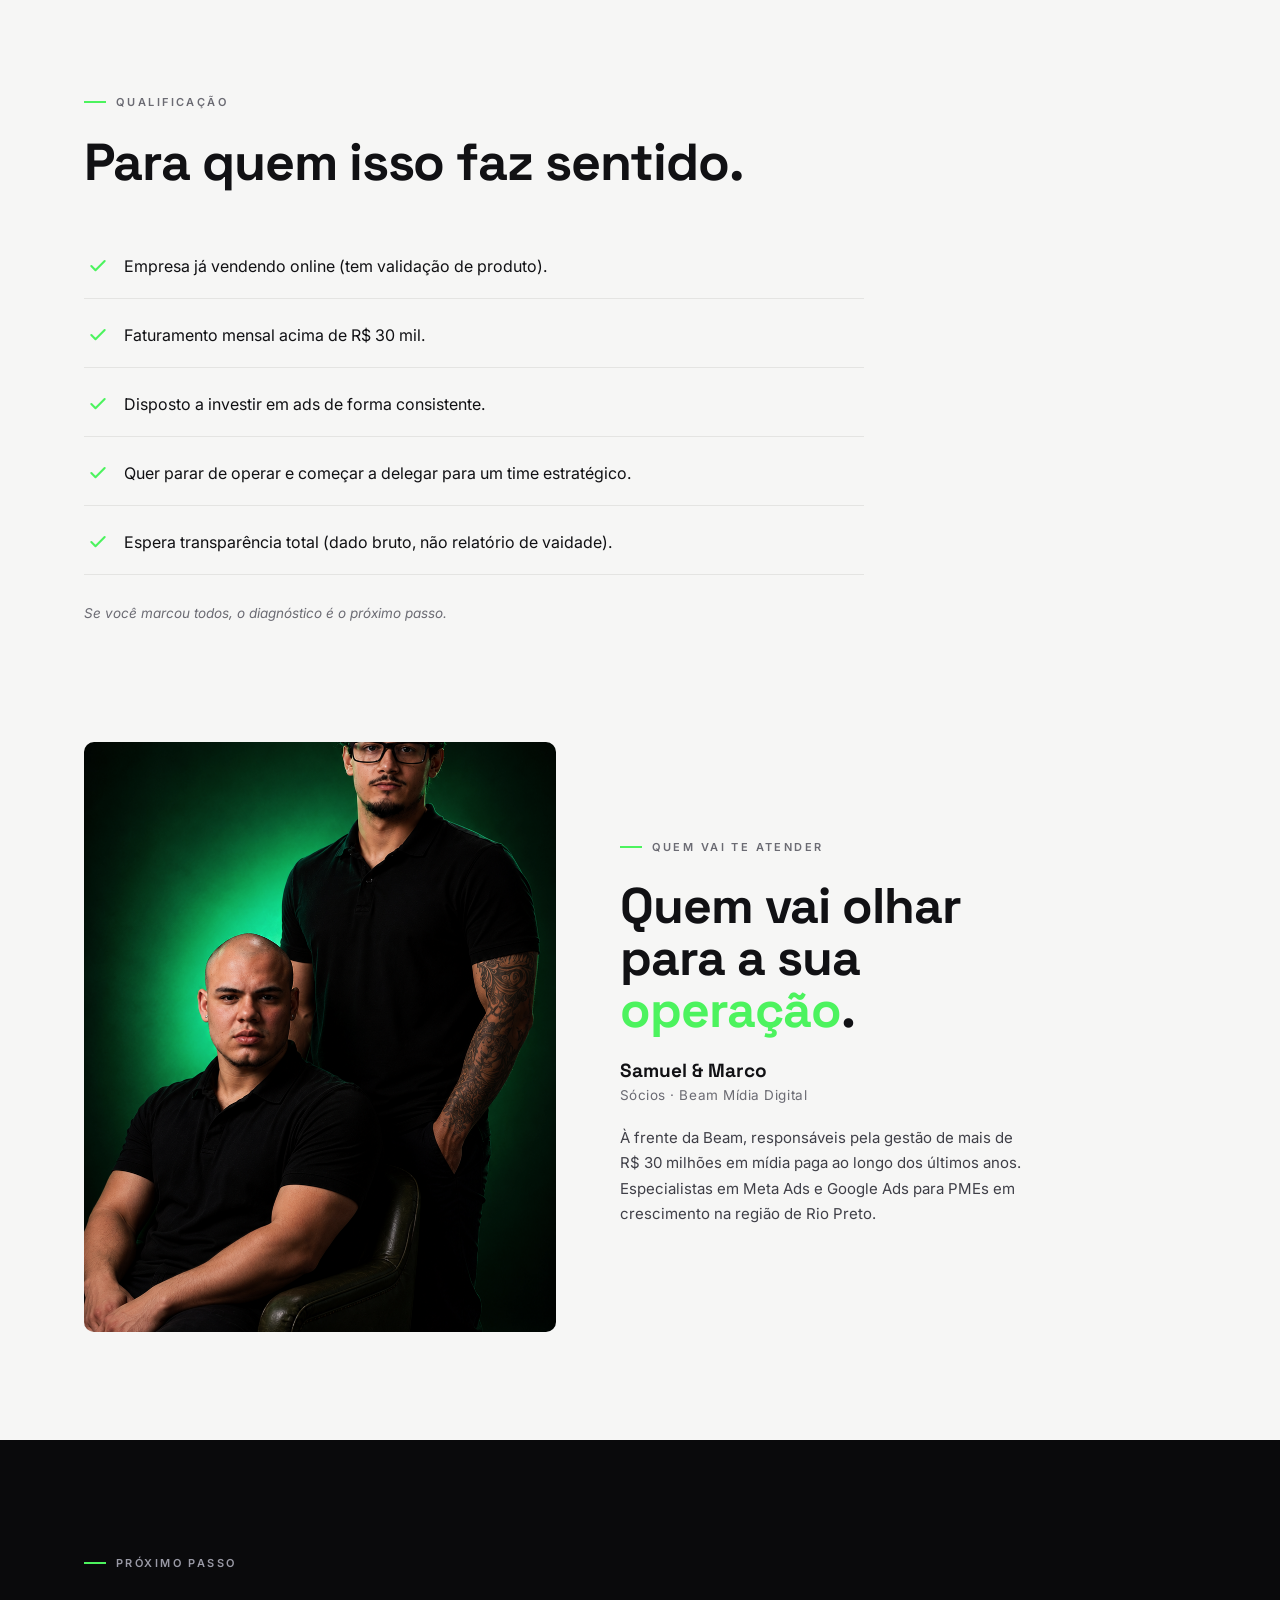
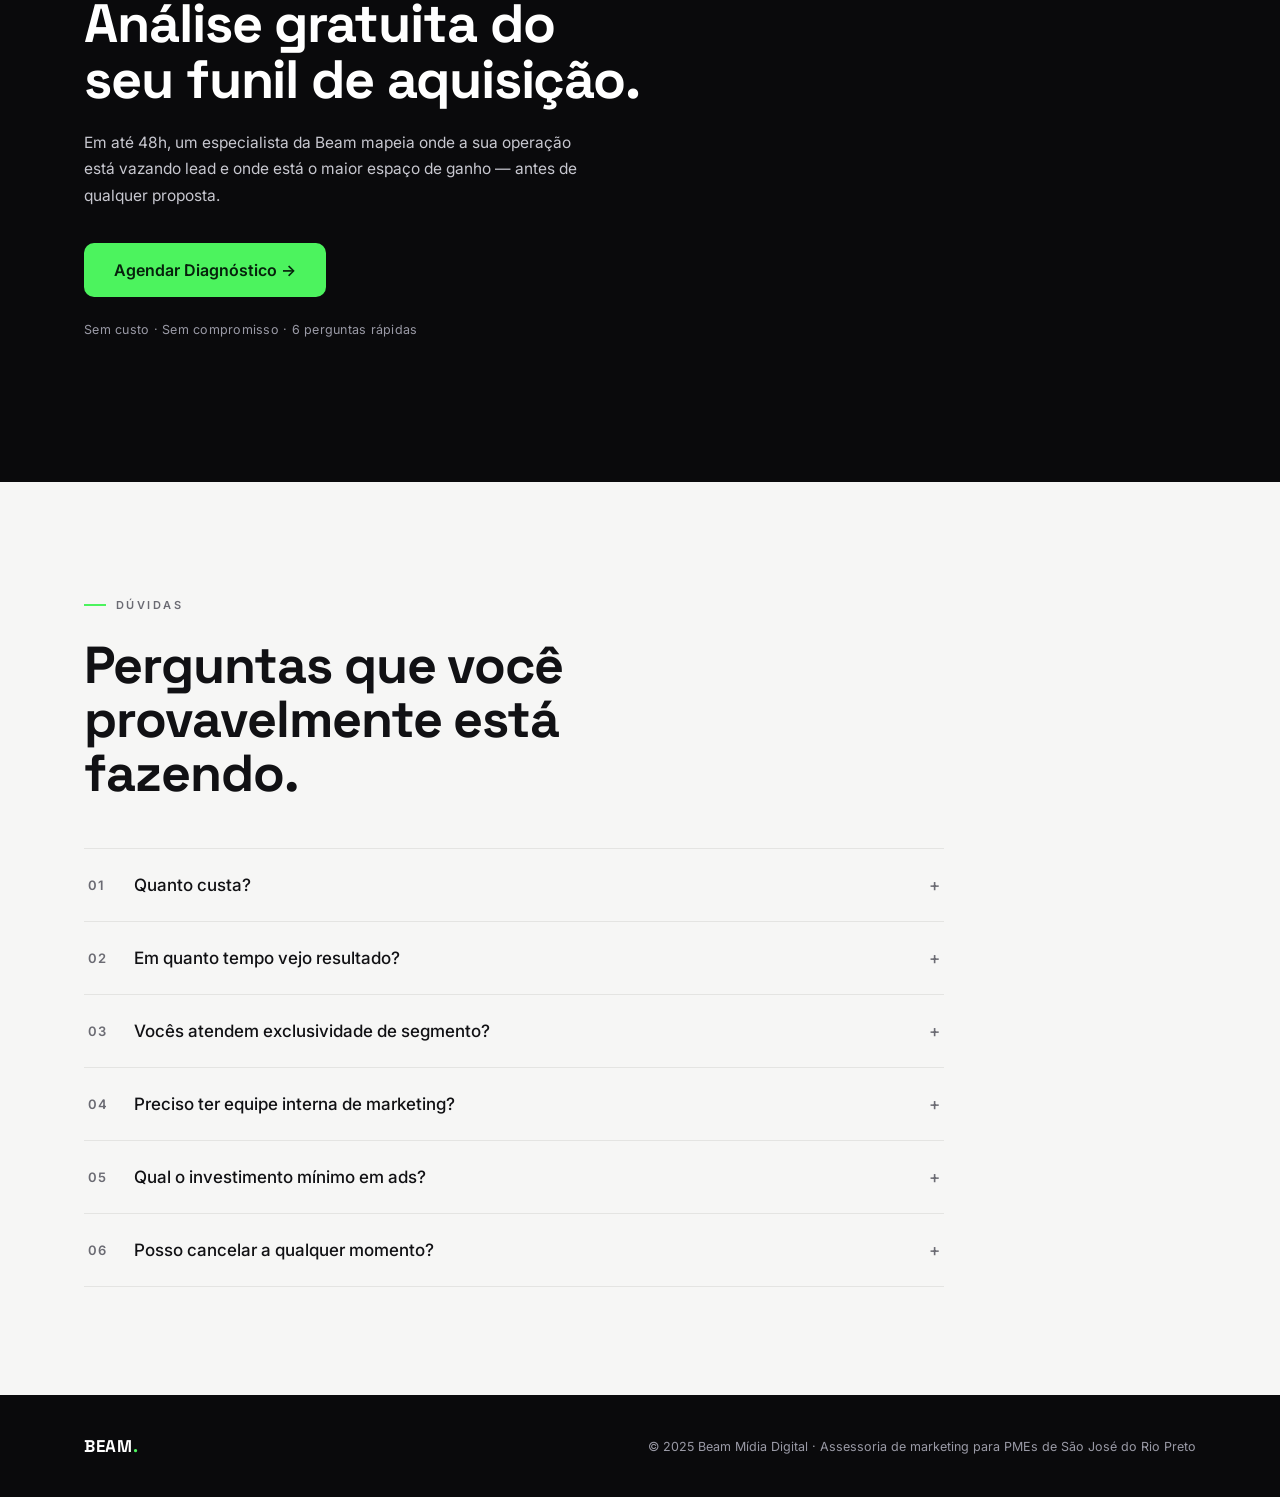
==== commit 2bca3acd: "Carrossel de parceiros infinito, foto Samuel e Marco e verde mais sutil - Reduz a intensidade do duo" ====
--- a/index.html
+++ b/index.html
@@ -97,13 +97,24 @@
     <div class="container">
       <span class="eyebrow">Parceiros</span>
       <h2>Negócios que <span class="accent">confiam</span> no nosso trabalho.</h2>
-      <div class="logo-row">
-        <div class="logo-card"><span class="ph">COCADA</span></div>
-        <div class="logo-card"><span class="ph">ADEMICON</span></div>
-        <div class="logo-card"><span class="ph">SUA MARCA</span></div>
-        <div class="logo-card"><span class="ph">SUA MARCA</span></div>
-        <div class="logo-card"><span class="ph">SUA MARCA</span></div>
-      </div>
+    </div>
+    <div class="marquee">
+      <div class="marquee__track">
+        <!-- conjunto 1 -->
+        <div class="logo-card"><img src="assets/img/partners/corporacao-contabil.png" alt="Corporação Contábil" /></div>
+        <div class="logo-card"><img src="assets/img/partners/canaa.png" alt="Canaã Dental Day Clinic" /></div>
+        <div class="logo-card"><img src="assets/img/partners/euromundi.png" alt="EuroMundi Locação de Equipamentos" /></div>
+        <div class="logo-card logo-card--dark"><img src="assets/img/partners/parceiro-4.png" alt="Parceiro Beam" /></div>
+        <div class="logo-card"><img src="assets/img/partners/cna.png" alt="CNA Inglês Definitivo" /></div>
+        <!-- conjunto 2 (cópia p/ loop infinito sem emenda) -->
+        <div class="logo-card" aria-hidden="true"><img src="assets/img/partners/corporacao-contabil.png" alt="" /></div>
+        <div class="logo-card" aria-hidden="true"><img src="assets/img/partners/canaa.png" alt="" /></div>
+        <div class="logo-card" aria-hidden="true"><img src="assets/img/partners/euromundi.png" alt="" /></div>
+        <div class="logo-card logo-card--dark" aria-hidden="true"><img src="assets/img/partners/parceiro-4.png" alt="" /></div>
+        <div class="logo-card" aria-hidden="true"><img src="assets/img/partners/cna.png" alt="" /></div>
+      </div>
+    </div>
+    <div class="container">
       <p class="note">Diagnóstico antes de escalar.</p>
     </div>
   </section>
@@ -144,12 +155,12 @@
   <section class="section-paper team pad" style="padding-top:0;">
     <div class="container team-grid">
       <div class="team-photo">
-        <img src="assets/img/founders.svg" alt="Ricardo e João, sócios da Beam Mídia Digital" />
+        <img src="assets/img/founders.png" alt="Samuel e Marco, sócios da Beam Mídia Digital" />
       </div>
       <div>
         <span class="eyebrow">Quem vai te atender</span>
         <h2>Quem vai olhar<br>para a sua<br><span class="accent">operação</span>.</h2>
-        <div class="who">Ricardo &amp; João</div>
+        <div class="who">Samuel &amp; Marco</div>
         <div class="role">Sócios · Beam Mídia Digital</div>
         <p>À frente da Beam, responsáveis pela gestão de mais de R$ 30 milhões em mídia paga ao longo dos últimos anos. Especialistas em Meta Ads e Google Ads para PMEs em crescimento na região de Rio Preto.</p>
       </div>
--- a/css/styles.css
+++ b/css/styles.css
@@ -219,16 +219,16 @@
   object-fit: cover;
   object-position: center;
   display: block;
-  /* base do duotone: tira a cor original e dá contraste */
-  filter: grayscale(1) contrast(1.06) brightness(.96);
-}
-/* camada de cor da marca — tinge a foto de verde (como o azul do mockup) */
+  /* tint sutil: mantém o detalhe/cor da foto, só reduz um pouco a saturação */
+  filter: grayscale(.3) contrast(1.03);
+}
+/* camada de cor da marca — verde perceptível, mas sem cobrir a foto */
 .photo-grid .tile::after {
   content: "";
   position: absolute; inset: 0;
   background: var(--blue);
   mix-blend-mode: color;
-  opacity: .72;
+  opacity: .32;
   pointer-events: none;
 }
 /* leve profundidade nas sombras */
@@ -266,29 +266,43 @@
    PARCEIROS (dark)
    ========================================================= */
 .partners h2 { font-size: clamp(30px, 4.2vw, 48px); margin-bottom: 48px; max-width: 16ch; }
-.logo-row {
-  display: grid;
-  grid-template-columns: repeat(5, 1fr);
-  gap: 16px;
+
+/* Carrossel automático infinito */
+.marquee {
+  overflow: hidden;
+  padding: 6px 0;
+  -webkit-mask: linear-gradient(90deg, transparent, #000 6%, #000 94%, transparent);
+  mask: linear-gradient(90deg, transparent, #000 6%, #000 94%, transparent);
+}
+.marquee__track {
+  display: flex;
+  gap: 18px;
+  width: max-content;
+  animation: marquee-scroll 32s linear infinite;
+  will-change: transform;
+}
+@keyframes marquee-scroll {
+  from { transform: translateX(0); }
+  to   { transform: translateX(-50%); } /* trilho tem 2 cópias -> loop sem emenda */
 }
 .logo-card {
+  flex: 0 0 auto;
+  width: 216px;
+  height: 120px;
   background: #fff;
-  border-radius: 8px;
-  aspect-ratio: 16 / 10;
+  border-radius: 10px;
   display: flex;
   align-items: center;
   justify-content: center;
-  padding: 20px;
-}
-.logo-card img { max-height: 60px; width: auto; object-fit: contain; }
-.logo-card .ph {
-  font-family: var(--font-display);
-  font-weight: 700;
-  color: #c9c9cf;
-  font-size: 15px;
-  letter-spacing: .04em;
-}
+  padding: 24px;
+}
+.logo-card img { max-height: 72px; max-width: 82%; width: auto; object-fit: contain; }
+.logo-card--dark { background: #14141a; border: 1px solid #26262c; }
 .partners .note { margin-top: 30px; font-style: italic; color: var(--muted-dark); font-size: 13.5px; }
+
+@media (prefers-reduced-motion: reduce) {
+  .marquee__track { animation-duration: 90s; }
+}
 
 /* =========================================================
    QUALIFICAÇÃO (paper)
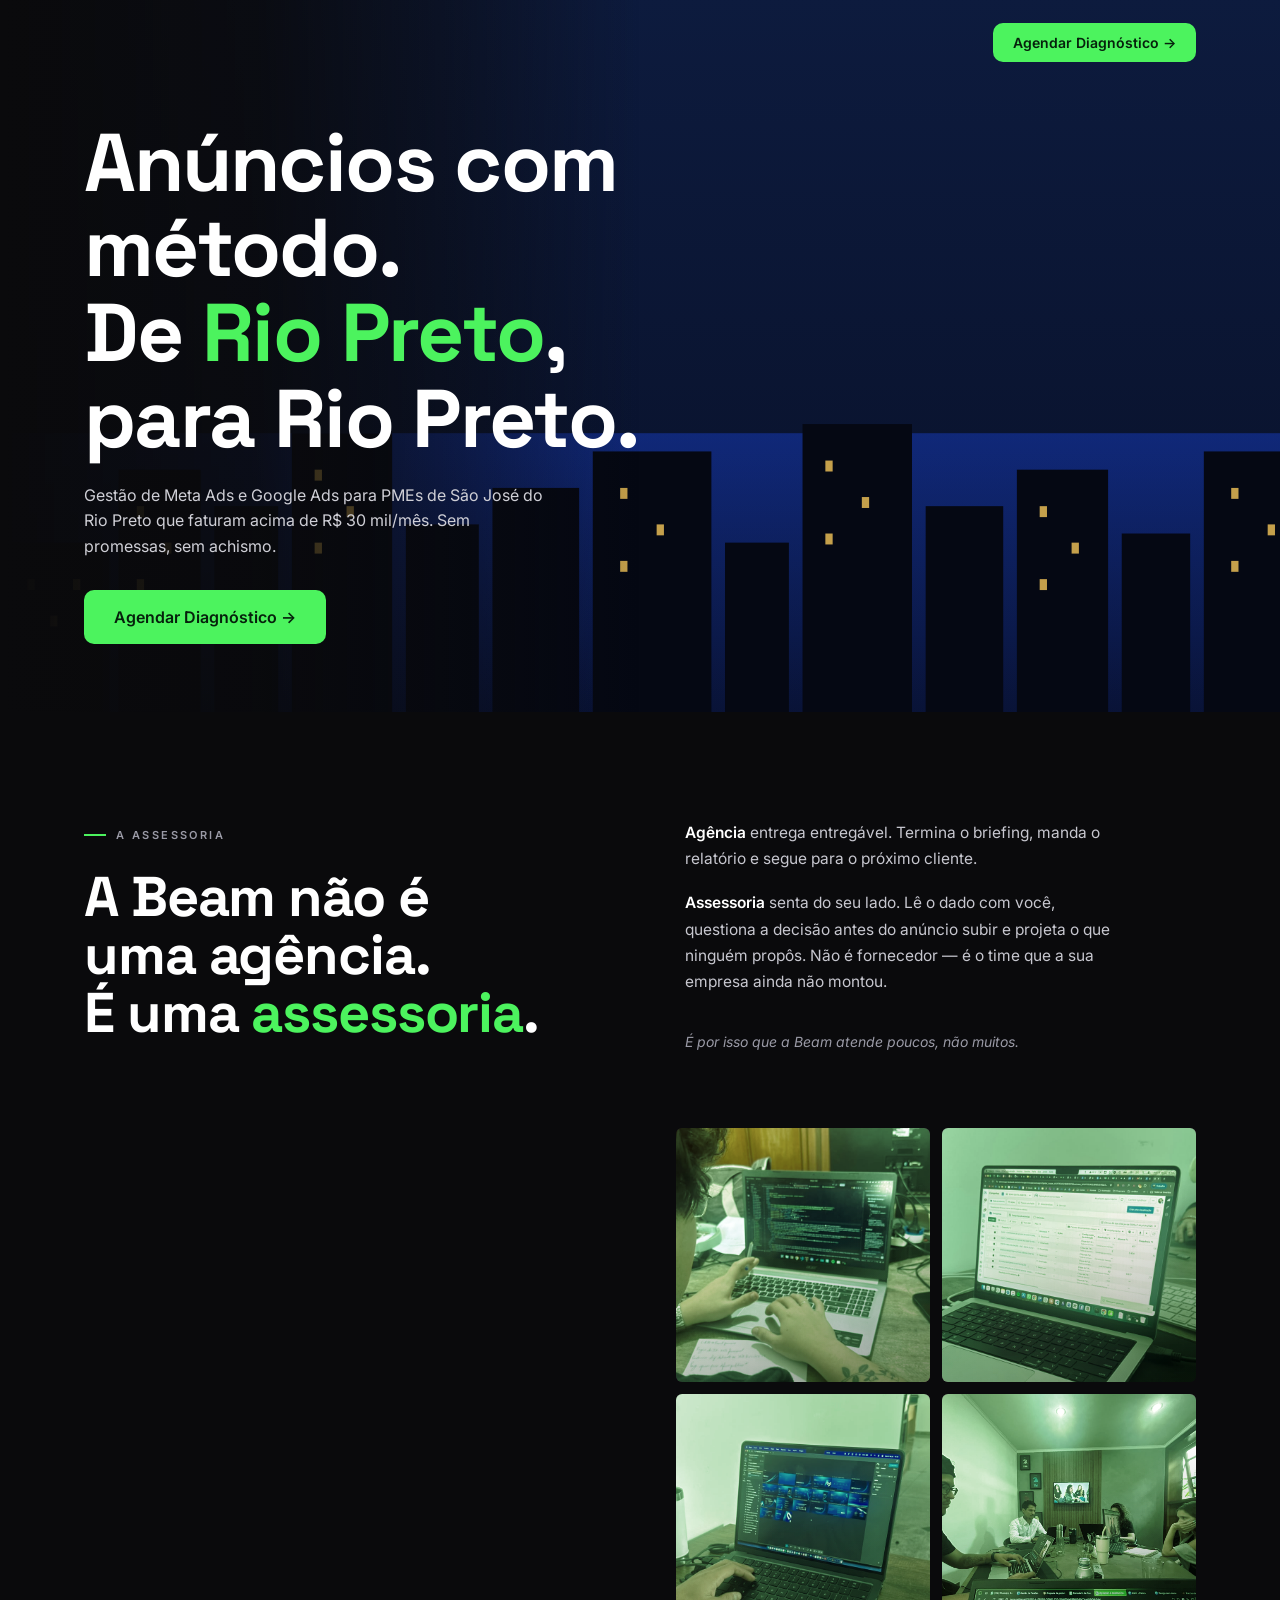
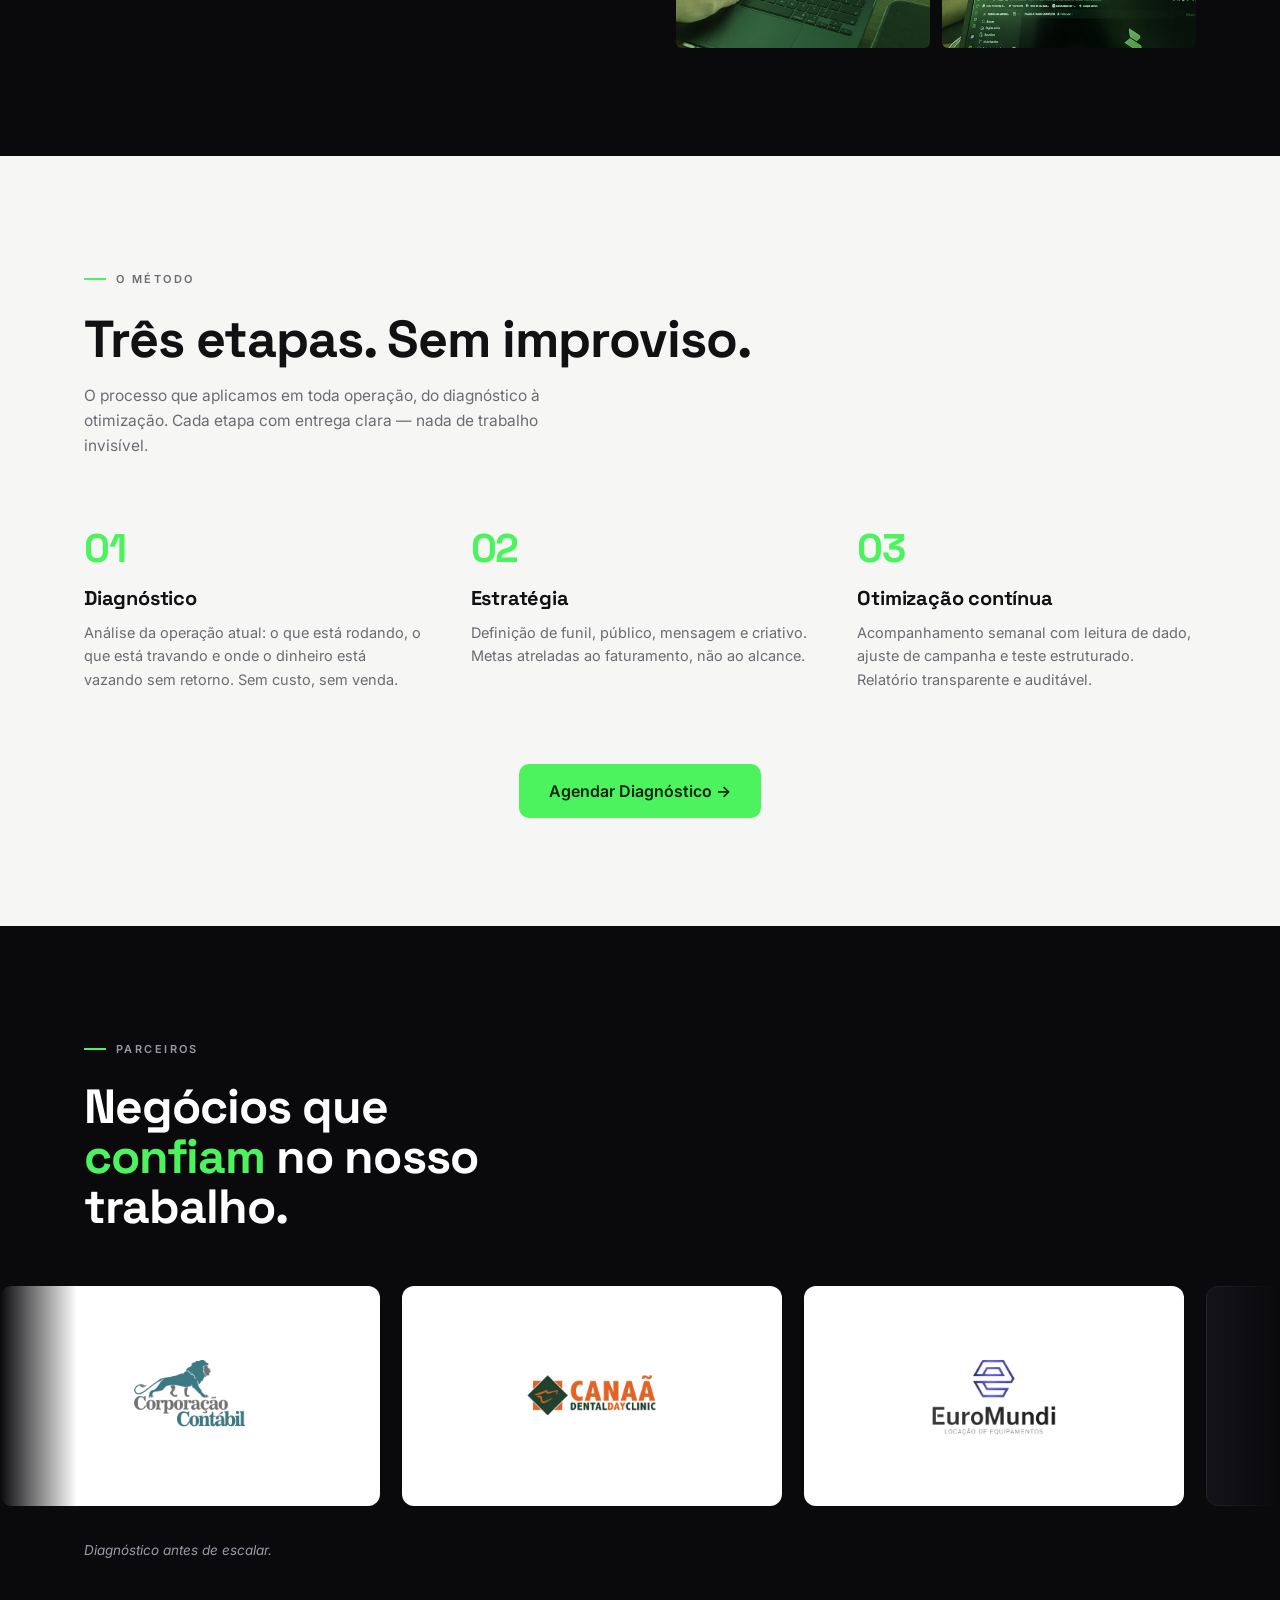
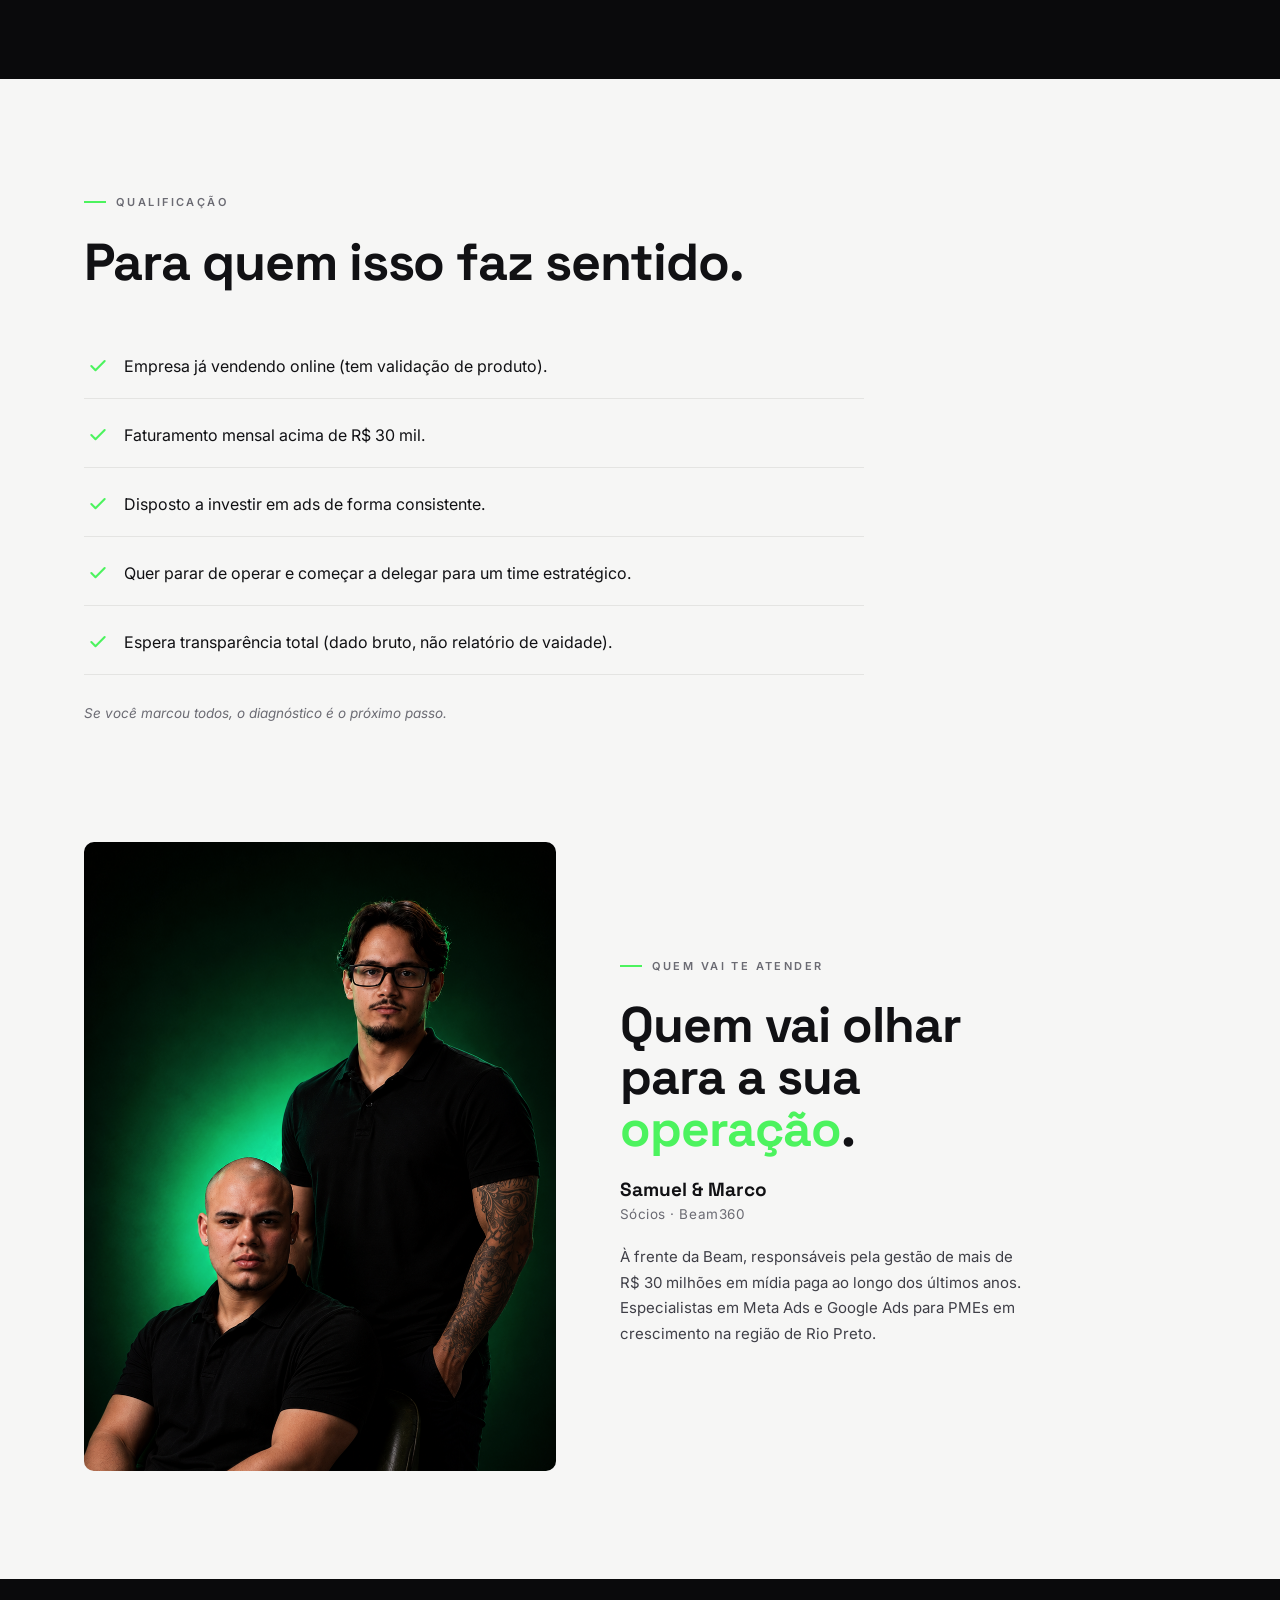
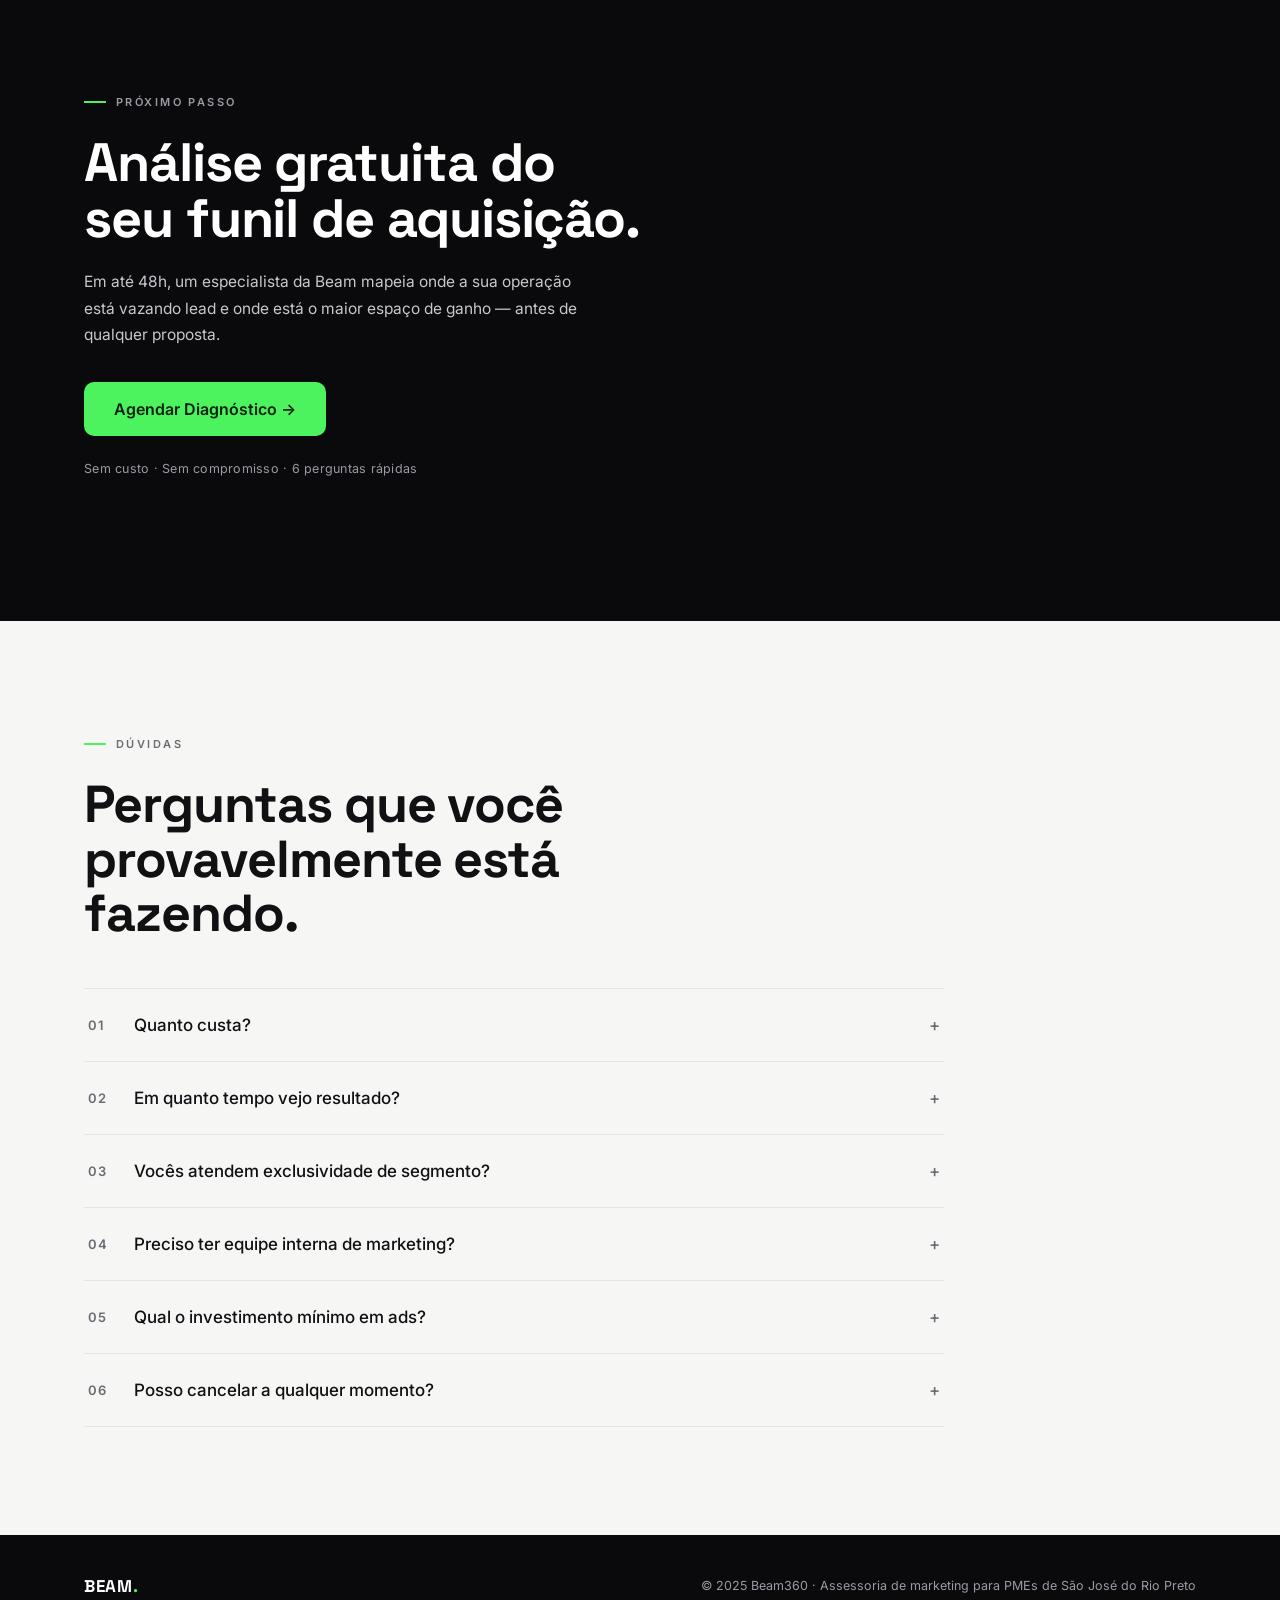
==== commit 0c1fbea9: "Ajusta foto da equipe, carrossel infinito real e renomeia para Beam360 - Foto Samuel & Marco ancorad" ====
--- a/index.html
+++ b/index.html
@@ -3,7 +3,7 @@
 <head>
   <meta charset="UTF-8" />
   <meta name="viewport" content="width=device-width, initial-scale=1.0" />
-  <title>Beam Mídia Digital — Anúncios com método, de Rio Preto para Rio Preto</title>
+  <title>Beam360 — Anúncios com método, de Rio Preto para Rio Preto</title>
   <meta name="description" content="Gestão de Meta Ads e Google Ads para PMEs de São José do Rio Preto que faturam acima de R$ 30 mil/mês. Sem promessas, sem achismo." />
   <link rel="preconnect" href="https://fonts.googleapis.com" />
   <link rel="preconnect" href="https://fonts.gstatic.com" crossorigin />
@@ -155,13 +155,13 @@
   <section class="section-paper team pad" style="padding-top:0;">
     <div class="container team-grid">
       <div class="team-photo">
-        <img src="assets/img/founders.png" alt="Samuel e Marco, sócios da Beam Mídia Digital" />
+        <img src="assets/img/founders.png" alt="Samuel e Marco, sócios da Beam360" />
       </div>
       <div>
         <span class="eyebrow">Quem vai te atender</span>
         <h2>Quem vai olhar<br>para a sua<br><span class="accent">operação</span>.</h2>
         <div class="who">Samuel &amp; Marco</div>
-        <div class="role">Sócios · Beam Mídia Digital</div>
+        <div class="role">Sócios · Beam360</div>
         <p>À frente da Beam, responsáveis pela gestão de mais de R$ 30 milhões em mídia paga ao longo dos últimos anos. Especialistas em Meta Ads e Google Ads para PMEs em crescimento na região de Rio Preto.</p>
       </div>
     </div>
@@ -217,7 +217,7 @@
   <footer class="footer">
     <div class="container">
       <div class="brand">BEAM<span class="dot" style="color:var(--blue)">.</span></div>
-      <div class="copy">© 2025 Beam Mídia Digital · Assessoria de marketing para PMEs de São José do Rio Preto</div>
+      <div class="copy">© 2025 Beam360 · Assessoria de marketing para PMEs de São José do Rio Preto</div>
     </div>
   </footer>
 
--- a/css/styles.css
+++ b/css/styles.css
@@ -1,5 +1,5 @@
 /* =========================================================
-   Beam Mídia Digital — Landing Page
+   Beam360 — Landing Page
    Assessoria de marketing para PMEs de São José do Rio Preto
    ========================================================= */
 
@@ -276,27 +276,28 @@
 }
 .marquee__track {
   display: flex;
-  gap: 18px;
   width: max-content;
-  animation: marquee-scroll 32s linear infinite;
+  animation: marquee-scroll 38s linear infinite;
   will-change: transform;
 }
 @keyframes marquee-scroll {
   from { transform: translateX(0); }
-  to   { transform: translateX(-50%); } /* trilho tem 2 cópias -> loop sem emenda */
-}
+  to   { transform: translateX(-50%); } /* trilho tem 2 cópias idênticas -> loop sem emenda */
+}
+/* espaço via margin (não flex gap) para o -50% cair exato e o loop ser contínuo */
 .logo-card {
   flex: 0 0 auto;
-  width: 216px;
-  height: 120px;
+  width: 380px;
+  height: 220px;
+  margin-right: 22px;
   background: #fff;
-  border-radius: 10px;
+  border-radius: 12px;
   display: flex;
   align-items: center;
   justify-content: center;
-  padding: 24px;
-}
-.logo-card img { max-height: 72px; max-width: 82%; width: auto; object-fit: contain; }
+  padding: 34px;
+}
+.logo-card img { max-height: 150px; max-width: 84%; width: auto; object-fit: contain; }
 .logo-card--dark { background: #14141a; border: 1px solid #26262c; }
 .partners .note { margin-top: 30px; font-style: italic; color: var(--muted-dark); font-size: 13.5px; }
 
@@ -333,8 +334,9 @@
 .team-photo img {
   width: 100%;
   border-radius: 10px;
-  aspect-ratio: 4 / 5;
+  aspect-ratio: 3 / 4;
   object-fit: cover;
+  object-position: center top; /* ancora no topo p/ não cortar o Marco (em pé) */
   filter: grayscale(.1);
 }
 .team h2 { font-size: clamp(30px, 4.2vw, 50px); margin-bottom: 22px; }
